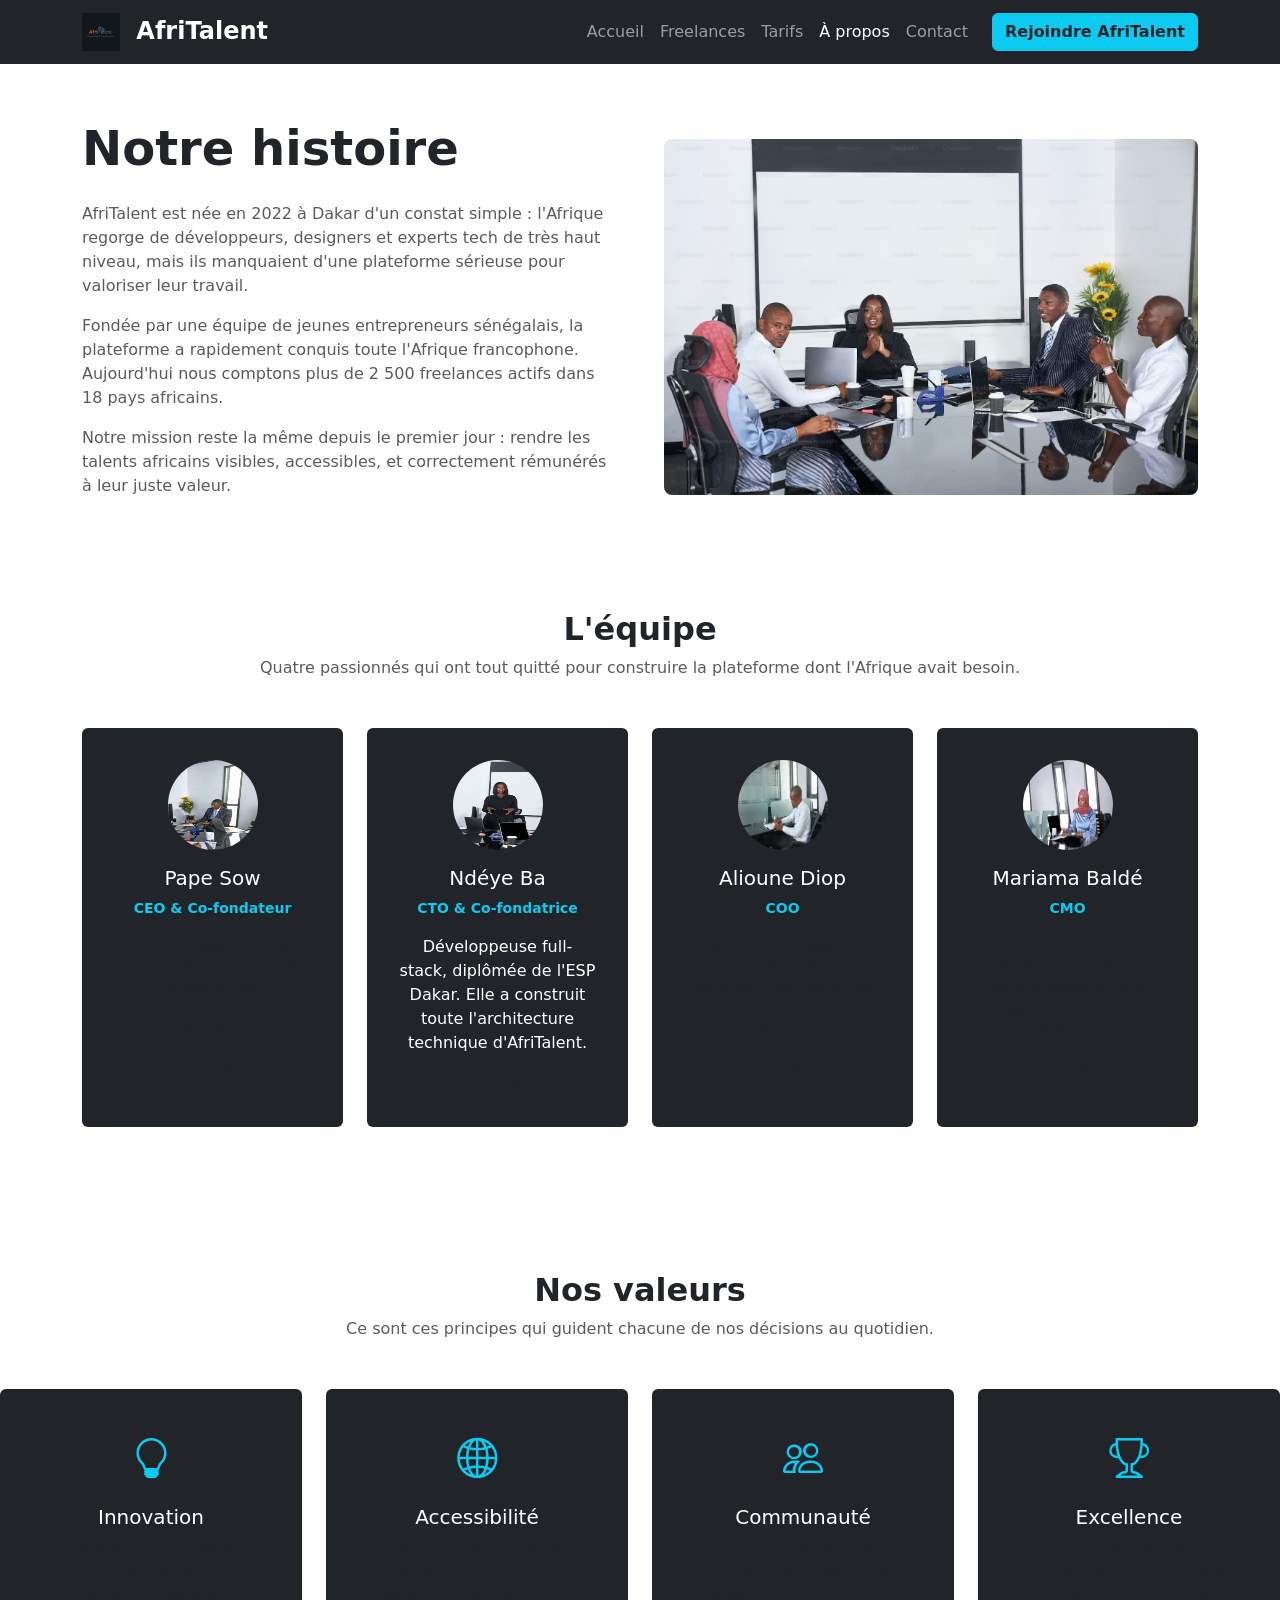
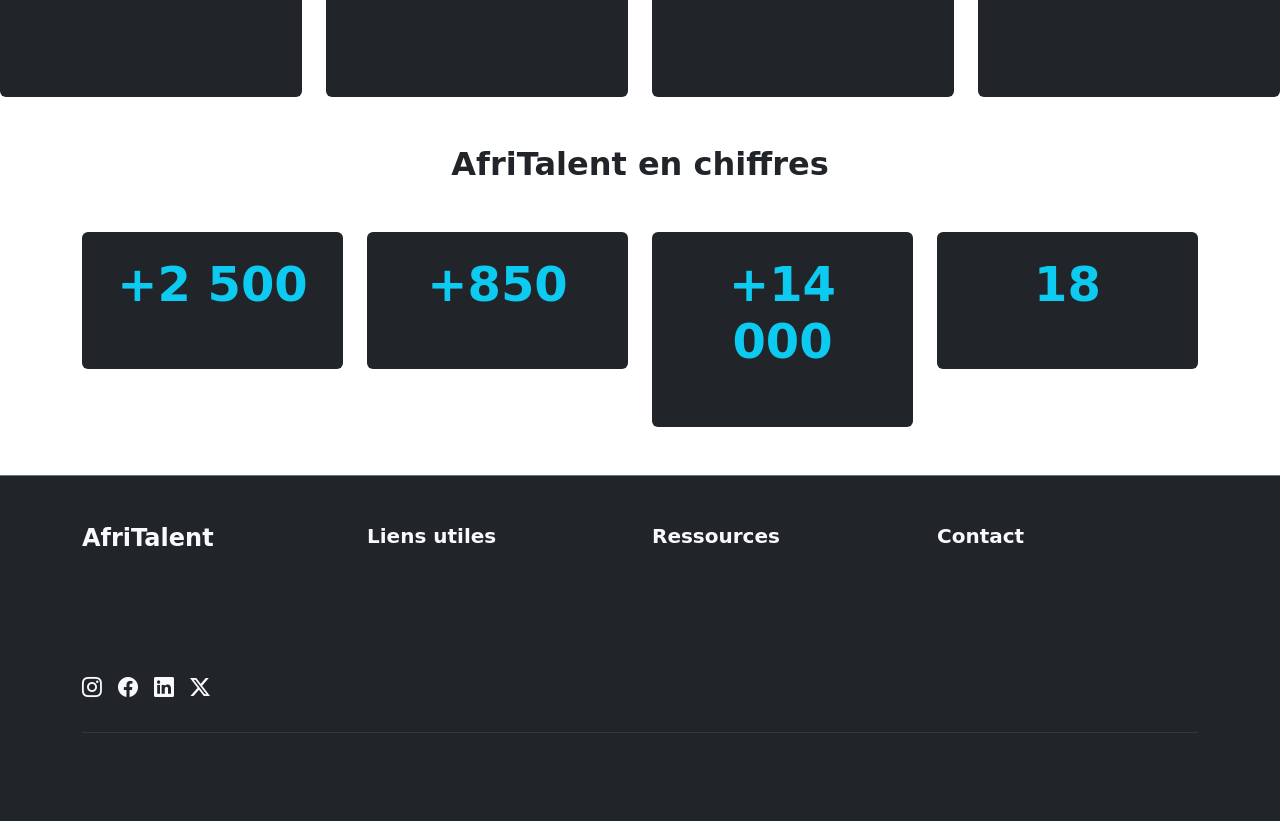
==== about.html @ 350294ce "HTML : structure complète des 5 pages avec sections et contenu texte" ====
<!DOCTYPE html>
<html lang="fr">

<head>
    <meta charset="UTF-8">
    <meta name="viewport" content="width=device-width, initial-scale=1.0">
    <title>AfriTalent - À propos</title>

    <link href="https://cdn.jsdelivr.net/npm/bootstrap@5.3.3/dist/css/bootstrap.min.css" rel="stylesheet">
    <link href="https://cdn.jsdelivr.net/npm/bootstrap-icons@1.11.3/font/bootstrap-icons.min.css" rel="stylesheet">
    <link rel="stylesheet" href="css/style.css">
</head>

<body>


    <!--  -->
    <header>
        <nav class="navbar navbar-expand-lg navbar-dark bg-dark fixed-top">
            <div class="container">

                <a class="navbar-brand fw-bold fs-4" href="index.html">
                    <img src="images/logo.png" alt="logo AfriTalent" width="38" height="38" class="me-2">
                    AfriTalent
                </a>

                <button
                    class="navbar-toggler"
                    type="button"
                    data-bs-toggle="collapse"
                    data-bs-target="#menu-nav"
                    aria-controls="menu-nav"
                    aria-expanded="false"
                    aria-label="ouvrir le menu">
                    <span class="navbar-toggler-icon"></span>
                </button>

                <div class="collapse navbar-collapse" id="menu-nav">
                    <ul class="navbar-nav ms-auto me-3">
                        <li class="nav-item">
                            <a class="nav-link" href="index.html">Accueil</a>
                        </li>
                        <li class="nav-item">
                            <a class="nav-link" href="freelance.html">Freelances</a>
                        </li>
                        <li class="nav-item">
                            <a class="nav-link" href="tarif.html">Tarifs</a>
                        </li>
                        <li class="nav-item">
                            <a class="nav-link active" aria-current="page" href="about.html">À propos</a>
     </li>
                        
                        <li class="nav-item">
         <a class="nav-link" href="contact.html">Contact</a>
                        </li>
                    </ul>
                    <a href="contact.html" class="btn btn-info text-dark fw-bold">Rejoindre AfriTalent</a>
                </div>

            </div>
        </nav>
    </header>


    <main class="mt-5 pt-4">

<!--  -->
        <section aria-label="notre histoire">
            <div class="container py-5">
                <div class="row align-items-center g-5">

                    <div class="col-lg-6">
                        <h1 class="fw-bold display-5">Notre histoire</h1>
                        <p class="text-muted mt-4">
                            AfriTalent est née en 2022 à Dakar d'un constat simple : l'Afrique regorge
                            de développeurs, designers et experts tech de très haut niveau, mais ils
                            manquaient d'une plateforme sérieuse pour valoriser leur travail.
                        </p>
                        <p class="text-muted">
                 Fondée par une équipe de jeunes entrepreneurs sénégalais, la plateforme
           a rapidement conquis toute l'Afrique francophone. Aujourd'hui nous comptons
                            plus de 2 500 freelances actifs dans 18 pays africains.
                        </p>
                        <p class="text-muted">
                            Notre mission reste la même depuis le premier jour : rendre les talents
                            africains visibles, accessibles, et correctement rémunérés à leur juste valeur.
                        </p>
                    </div>

                    <div class="col-lg-6">
                        <img
                            src="images/histoire.png"
                            alt="l'équipe fondatrice d'AfriTalent"
                            class="img-fluid rounded-3">
                    </div>

                </div>
            </div>
        </section>


       <!--  -->
        <section aria-label="notre équipe">
            <div class="container py-5">

                <h2 class="fw-bold text-center mb-2">L'équipe</h2>
                <p class="text-center text-muted mb-5">
                    Quatre passionnés qui ont tout quitté pour construire la plateforme
                    dont l'Afrique avait besoin.
                </p>

                <div class="row g-4 justify-content-center">

                    <!-- Membre 1 -->
                    <div class="col-md-6 col-lg-3">
                        <div class="card h-100 bg-dark text-white border-0 text-center p-3">
                            <div class="card-body">
                                <img src="images/team1.png" alt="photo de Pape Sow, CEO" class="rounded-circle mb-3" width="90" height="90">
                                <h3 class="h5 card-title">Pape Sow</h3>
                                <p class="text-info fw-semibold small">CEO &amp; Co-fondateur</p>
                                <p class="card-text text-muted small">
                     Ingénieur logiciel, ancien de Sonatel et Orange Labs.
                                    Passionné par l'entrepreneuriat tech africain.
              </p>
                                <div class="d-flex justify-content-center gap-3 mt-3">
                                    <a href="#" class="text-muted" aria-label="LinkedIn de Pape Sow">
                                        <i class="bi bi-linkedin" aria-hidden="true"></i>
                                    </a>
           <a href="#" class="text-muted" aria-label="Twitter de Pape Sow">
          <i class="bi bi-twitter-x" aria-hidden="true"></i>
                                    </a>
                                </div>
                            </div>
                        </div>
                    </div>

                   <!--  -->
                    <div class="col-md-6 col-lg-3">
                        <div class="card h-100 bg-dark text-white border-0 text-center p-3">
                            <div class="card-body">
                                <img src="images/team2.png" alt="photo de Ndéye Ba, CTO" class="rounded-circle mb-3" width="90" height="90">
                                <h3 class="h5 card-title">Ndéye Ba</h3>
                                <p class="text-info fw-semibold small">CTO &amp; Co-fondatrice</p>
           Développeuse full-stack, diplômée de l'ESP Dakar.
                                    Elle a construit toute l'architecture technique d'AfriTalent.
                                </p>
                                <div class="d-flex justify-content-center gap-3 mt-3">
                                    <a href="#" class="text-muted" aria-label="LinkedIn de Ndéye Ba">
         <i class="bi bi-linkedin" aria-hidden="true"></i>
                                    </a>
                                    <a href="#" class="text-muted" aria-label="Twitter de Ndéye Ba">
                   <i class="bi bi-twitter-x" aria-hidden="true"></i>
                                    </a>
                                </div>
                            </div>
                        </div>
                    </div>

   <!-- Membre 3 -->
                    <div class="col-md-6 col-lg-3">
                        <div class="card h-100 bg-dark text-white border-0 text-center p-3">
                            <div class="card-body">
                                <img src="images/team3.png" alt="photo de Alioune Diop, COO" class="rounded-circle mb-3" width="90" height="90">
                                <h3 class="h5 card-title">Alioune Diop</h3>
                                <p class="text-info fw-semibold small">COO</p>
                                <p class="card-text text-muted small">
                                    Expert en opérations et partenariats. Ancien consultant
  pour plusieurs startups en Afrique de l'Ouest.
                                </p>
                                <div class="d-flex justify-content-center gap-3 mt-3">
                                    <a href="#" class="text-muted" aria-label="LinkedIn de Alioune Diop">
                                        <i class="bi bi-linkedin" aria-hidden="true"></i>
          </a>
                                    <a href="#" class="text-muted" aria-label="Twitter de Alioune Diop">
             <i class="bi bi-twitter-x" aria-hidden="true"></i>
                                    </a>
                                </div>
                            </div>
                        </div>
                    </div>

                    <!-- Membre 4 -->
                    <div class="col-md-6 col-lg-3">
                        <div class="card h-100 bg-dark text-white border-0 text-center p-3">
                            <div class="card-body">
                                <img src="images/team4.png" alt="photo de Mariama Baldé, CMO" class="rounded-circle mb-3" width="90" height="90">
                                <h3 class="h5 card-title">Mariama Baldé</h3>
                                <p class="text-info fw-semibold small">CMO</p>
                                <p class="card-text text-muted small">
                                    Experte marketing digital et growth hacking, spécialisée
                                    dans la croissance des plateformes B2B en Afrique.
                                </p>
                                <div class="d-flex justify-content-center gap-3 mt-3">
                                    <a href="#" class="text-muted" aria-label="LinkedIn de Mariama Baldé">
                                        <i class="bi bi-linkedin" aria-hidden="true"></i>
                                    </a>
                                    <a href="#" class="text-muted" aria-label="Twitter de Mariama Baldé">
                                        <i class="bi bi-twitter-x" aria-hidden="true"></i>
       </a>
                                </div>
                            </div>
            </div>
                    </div>
                </div>
            </div>
        </section>

<!--  -->
        <section aria-label="nos valeurs">
            <!-- aria-label="nos valeurs" : Cet attribut donne un nom accessible à la section. Lorsqu'un utilisateur de lecteur d'écran navigue par "régions", l'outil annoncera "Région : nos valeurs", ce qui permet de comprendre immédiatement le but de cette zone sans avoir à lire tout le contenu -->
            <div class="container py-5"></div>

<!-- container : Centre votre contenu horizontalement et lui donne une largeur maximale fixe qui s'adapte selon la taille de l'écran (responsive).py-5 : Ajoute du padding (marge interne) sur l'axe vertical (y), c'est-à-dire en haut et en bas. Le niveau 5 est le plus élevé par défaut dans Bootstrap, correspondant généralement à 3rem (48px) -->



                <h2 class="fw-bold text-center mb-2">Nos valeurs</h2>
               <!-- fw-bold : (Font Weight Bold) Met le texte en gras pour accentuer son importance.text-center : Centre horizontalement le texte à l'intérieur de la balise.mb-2 : (Margin Bottom 2) Ajoute une petite marge en dessous du titre (environ 0.5rem ou 8px). C'est idéal pour séparer le titre d'un sous-titre ou d'un court paragraphe. -->
               
               
                <p class="text-center text-muted mb-5">
                    <!-- <p class="text-center text-muted mb-5"> : Le texte est grisé (text-muted) pour être moins agressif que le titre. La grande marge en bas (mb-5) crée une séparation nette avant d'afficher les valeurs elles-mêmes. -->
                    Ce sont ces principes qui guident chacune de nos décisions au quotidien.
                </p>

                <div class="row g-4">
<!-- class="row" : Définit un conteneur de ligne pour le système de grille. Il utilise Flexbox pour aligner et répartir les colonnes à l'intérieur. -->
                   <!-- gx-4 : Espace uniquement horizontal (entre les colonnes).gy-4 : Espace uniquement vertical (entre les lignes).g-4 : Les deux en même temps. -->



<div class="col-md-6 col-lg-3">
    <!-- col-md-6 : Sur les écrans moyens (tablettes, à partir de 768px), la colonne occupe 6/12èmes de la largeur. Vous aurez donc 2 colonnes par ligne.col-lg-3 : Sur les grands écrans (ordinateurs, à partir de 992px), la colonne occupe 3/12èmes de la largeur. Vous aurez donc 4 colonnes par ligne. -->
                        <div class="card h-100 bg-dark text-white border-0 text-center p-4">
                            <!-- card : La base Bootstrap qui crée un bloc de contenu.h-100 : Force toutes vos cartes à avoir la même hauteur, peu importe si l'une contient plus de texte qu'une autre. C'est essentiel pour un design propre dans une grille.bg-dark text-white : Crée un contraste fort (fond noir/anthracite et texte blanc).border-0 : Supprime la bordure grise par défaut de Bootstrap, ce qui rend le design plus "flat" et moderne.text-center p-4 : Centre tout le contenu et ajoute un rembourrage généreux pour que les éléments ne collent pas aux bords noirs. -->
                            
                            
                            
                            <div class="card-body">
                                <!-- card-body : C'est le "coussin" interne qui aligne parfaitement votre texte à l'intérieur du bloc noir. -->
                                <i class="bi bi-lightbulb fs-1 text-info" aria-hidden="true"></i>
          <h3 class="h5 mt-3">Innovation</h3>
<!-- h3 : C'est la balise sémantique. Elle indique aux moteurs de recherche que ce titre est un sous-élément du titre principal (h2) de la section. C'est essentiel pour le SEO.h5 : C'est la classe de style. Elle réduit la taille visuelle du texte. Un h3 natif serait trop gros pour une petite carte ; en utilisant la classe h5, vous obtenez un texte plus fin et élégant.mt-3 : (Margin Top 3) Ajoute de l'espace au-dessus du titre. C'est très utile si vous placez une icône juste au-dessus, pour éviter qu'elle ne soit collée au texte. -->

                                <p class="text-muted card-text">
                                    <!-- text-muted : Atténue la couleur du texte (gris). Dans votre carte sombre (bg-dark), cela crée un contraste plus doux que le blanc pur, ce qui rend la lecture plus reposante et élégante.card-text : C'est la classe spécifique de Bootstrap pour les paragraphes à l'intérieur d'une carte. Elle assure que les marges par défaut du paragraphe sont correctement gérées pour ne pas casser l'alignement. -->
                                    On repense constamment la façon dont freelances et entreprises
     collaborent pour créer une expérience toujours meilleure.
                                </p>
                            </div>
                        </div>
                    </div>

                    <div class="col-md-6 col-lg-3">
                        <!-- col-md-6 (Tablettes) : La grille se divise en 2. Vous aurez 2 cartes par ligne. C'est idéal pour ne pas surcharger l'écran quand la largeur diminue.col-lg-3 (Ordinateurs) : La grille se divise en 4. Vous aurez 4 cartes alignées parfaitement sur une seule ligne -->
                        <div class="card h-100 bg-dark text-white border-0 text-center p-4">
                            <!-- Uniformité (h-100) : C'est la classe la plus importante pour une grille. Elle force toutes les cartes d'une même ligne à avoir exactement la même hauteur, même si l'une d'elles a une description plus courte que les autres. Cela crée un alignement parfait.Style "Dark Mode" (bg-dark text-white) : Vous optez pour un fond noir/anthracite avec du texte blanc. C'est un choix très moderne, souvent utilisé pour les sites de technologie ou de design.Minimalisme (border-0) : En supprimant la bordure grise par défaut de Bootstrap, vous donnez un aspect plus fluide et intégré à la page.Confort de lecture (text-center p-4) : Le contenu est centré et "respire" grâce à un rembourrage (padding) généreux de 24px (niveau 4) à l'intérieur du bloc noir. -->
                            <div class="card-body">
                                <i class="bi bi-globe2 fs-1 text-info" aria-hidden="true"></i>
 <!-- bi bi-globe2 : Appelle l'icône spécifique du globe terrestre (version 2) de la bibliothèque Bootstrap Icons.fs-1 : (Font Size 1) Donne une taille imposante à l'icône (similaire à un titre <h1>), ce qui en fait l'élément visuel central de la carte.text-info : Applique une couleur cyan/bleu clair. Sur votre fond bg-dark, cette couleur ressort parfaitement et apporte une touche technologique et lumineuse.aria-hidden="true" : C'est une excellente pratique d'accessibilité. Cela indique aux lecteurs d'écran d'ignorer l'icône, car elle est purement décorative. L'utilisateur malvoyant se concentrera sur le texte du titre (h3) que vous avez défini précédemment. -->

                                <h3 class="h5 mt-3">Accessibilité</h3>              <!-- h5 : C'est la classe de style. Même si vous utilisez une balise <h3> (pour la structure logique), la classe h5 rend le texte plus petit et élégant. Cela évite que le titre ne soit trop imposant par rapport à l'icône globe (fs-1) juste au-dessus.mt-3 : (Margin Top 3) Elle crée un espacement de 1rem (16px) entre l'icône et le titre. Cela permet à chaque élément de "respirer" au lieu d'être collés l'un à l'autre. -->
                                <p class="text-muted card-text">
                                    Chaque talent africain mérite d'accéder aux meilleures
      opportunités, peu importe sa ville ou son niveau de départ.
                                </p>
                            </div>
                        </div>
                    </div>

                    <div class="col-md-6 col-lg-3">
                        <div class="card h-100 bg-dark text-white border-0 text-center p-4">
     <div class="card-body">
                                <i class="bi bi-people fs-1 text-info" aria-hidden="true"></i>
                                <h3 class="h5 mt-3">Communauté</h3>
        <p class="text-muted card-text">
                                    On construit bien plus qu'une plateforme. On bâtit une
            communauté solidaire de talents africains connectés.
                                </p>
                            </div>
                        </div>
                    </div>

                    <div class="col-md-6 col-lg-3">
                        <div class="card h-100 bg-dark text-white border-0 text-center p-4">
                            <div class="card-body">
                                <i class="bi bi-trophy fs-1 text-info" aria-hidden="true"></i>
                                <h3 class="h5 mt-3">Excellence</h3>
                                <p class="text-muted card-text">
                                    On sélectionne rigoureusement les profils pour garantir
          une qualité irréprochable à chaque mission.
</p>
                            </div>
                        </div>
                    </div>

                </div>
            </div>
        </section>
<!--  -->
        <section aria-label="chiffres clés d'AfriTalent">
         <!--  C'est la manière de dire aux outils d'assistance : "Voici de quoi parle cette partie du site". -->
            <div class="container py-5">
<!-- container : Elle crée des marges automatiques à gauche et à droite. Le contenu ne "colle" pas aux bords de l'écran, ce qui donne un aspect professionnel et centré.py-5 : Elle ajoute un espace vertical important (Padding sur l'axe Y) en haut et en bas. Cela évite que vos chiffres soient collés au bloc précédent ou suivant. C'est l'astuce pour un design qui "respire". -->
                <h2 class="fw-bold text-center mb-5">AfriTalent en chiffres</h2>
<!-- fw-bold : Donne du poids au texte en le mettant en gras. Cela montre que c'est une information majeure (comme le titre "Chiffres Clés").text-center : Aligne le texte au milieu de la page. C'est le standard pour les sections de présentation pour attirer l'œil immédiatement.mb-5 : Crée une marge importante en bas (environ 48px). Cela sépare nettement votre titre de la grille de chiffres qui va suivre, évitant que tout ne soit "entassé".Application concrète pour AfriTalent : -->
                <div class="row g-4 text-center">
<!-- row : C'est le rail horizontal. Il sert de conteneur pour aligner vos colonnes de chiffres côte à côte.g-4 : C'est l'espace de sécurité (gouttière). Il crée un vide de 24px entre chaque colonne pour éviter que les chiffres ne se rentrent dedans.text-center : C'est l'alignement global. Au lieu de centrer chaque texte un par un, cette classe force tout ce qui est dans la ligne (chiffres, icônes, légendes) à se mettre au milieu. -->
                    <div class="col-md-6 col-lg-3">
          <!--col-lg-3 (Grand écran / Ordinateur) :Le système de Bootstrap divise la largeur en 12 unités. 3 unités sur 12, cela signifie que votre bloc occupe 1/4 de la largeur. Vous aurez donc 4 éléments côte à côte.col-md-6 (Écran moyen / Tablette) :Ici, le bloc occupe 6 unités sur 12, soit la moitié (1/2). Vous aurez donc 2 éléments côte à côte (2 colonnes par ligne).  -->
                        <div class="card bg-dark text-white border-0 p-4">
                            <!-- card : C'est le composant de base. Il crée un bloc (un rectangle) pour contenir vos informations (une valeur, un chiffre ou un contact).bg-dark : (Background Dark) Remplit le fond du bloc en noir/gris foncé.text-white : Écrit tout le texte à l'intérieur en blanc pour qu'il soit bien lisible sur le fond sombre.border-0 : Supprime la petite bordure grise que Bootstrap met normalement autour des cartes. Cela donne un look plus "flat" (plat) et plus luxueux.p-4 : (Padding 4) Ajoute un espace vide à l'intérieur du bloc (environ 24px) tout autour du texte. C'est ce qui évite que votre texte ne touche les bords du rectangle noir. -->
                            <h3 class="display-5 fw-bold text-info" data-target="2500">+2 500</h3>
                            <!-- display-5 : C'est une classe de typographie Bootstrap qui affiche le chiffre en très grand (plus grand qu'un titre <h1> classique), mais avec une certaine élégance.fw-bold : (Font Weight Bold) Met le chiffre en gras pour qu'il soit l'élément le plus visible de la section.text-info : Applique une couleur bleu clair / cyan. Sur un fond sombre (bg-dark), cette couleur est très lumineuse et moderne.data-target="2500" : C'est un attribut personnalisé (souvent utilisé avec du JavaScript). Il indique au code la valeur finale à atteindre. Par exemple, au chargement de la page, le chiffre partira de 0 et défilera rapidement jusqu'à 2500. -->
                            <p class="text-muted mb-0">Freelances inscrits</p>
                        </div>
                    </div>

                    <div class="col-md-6 col-lg-3">
                        <!-- col-lg-3 (Ordinateur) : Divise la largeur par 4 (12 / 3 = 4). Vos 4 chiffres sont alignés sur une seule ligne.col-md-6 (Tablette) : Divise la largeur par 2 (12 / 6 = 2). Vos chiffres se rangent sur deux lignes (2 en haut, 2 en bas). -->
                        <div class="card bg-dark text-white border-0 p-4">
                            <!-- card : C'est le cadre de base (le rectangle) qui contient votre chiffre et son texte.bg-dark : Remplit le fond en noir/anthracite. C’est parfait pour faire ressortir les chiffres colorés (comme votre text-info).text-white : Force tout le texte à être blanc pour qu'il soit lisible sur le fond noir.border-0 : Supprime la bordure grise par défaut de Bootstrap pour un look plus épuré et plat (flat design).p-4 : Ajoute un espace interne (padding) généreux. Cela permet au chiffre et au texte de ne pas toucher les bords du bloc noir, ce qui rend le tout plus élégant. -->
                            <h3 class="display-5 fw-bold text-info" data-target="850">+850</h3>
                            <!-- <h3> : C'est la balise sémantique. Elle indique que ce chiffre est un titre de niveau 3, ce qui est parfait pour la structure SEO de votre page.class="display-5" : Cette classe Bootstrap donne une taille très imposante au chiffre (plus grande qu'un h3 normal), idéale pour attirer l'œil immédiatement.fw-bold : Met le texte en gras pour accentuer l'impact visuel.text-info : Applique une couleur bleu clair/cyan. Sur votre fond sombre (bg-dark), c'est la couleur qui offre le meilleur contraste moderne.data-target="850" : C'est un attribut "mémoire". Il sert à indiquer à un script JavaScript que le compteur doit s'animer de 0 jusqu'à 850.+850 : C'est ce qui est affiché par défaut avant (ou après) l'animation. Le "+" suggère une croissance continue. -->
                            <p class="text-muted mb-0">Entreprises partenaires</p>
                        </div>
                    </div>

                    <div class="col-md-6 col-lg-3">
                        <div class="card bg-dark text-white border-0 p-4">
                            <h3 class="display-5 fw-bold text-info" data-target="14000">+14 000</h3>
   <p class="text-muted mb-0">Missions réalisées</p>
                        </div>
                    </div>

                    <div class="col-md-6 col-lg-3">
                        <div class="card bg-dark text-white border-0 p-4">
                            <h3 class="display-5 fw-bold text-info" data-target="18">18</h3>
      <p class="text-muted mb-0">Pays représentés</p>
                        </div>
                    </div>

                </div>
            </div>
        </section>


    </main>


   <!--  -->
    <footer>
        <div class="bg-dark text-light py-5 border-top border-secondary">
            <div class="container">
                <div class="row g-4">
<!-- bg-dark : Applique un fond noir/anthracite. C'est le standard pour les footers modernes.text-light : Utilise un texte gris très clair/blanc cassé. C'est plus doux pour les yeux que le blanc pur sur un fond noir.py-5 : Ajoute un espace vertical important (Padding Top & Bottom) pour que le contenu ne soit pas écrasé.border-top : Ajoute une ligne de séparation juste au-dessus de la section.border-secondary : Donne à cette ligne une couleur grise discrète. Cela permet de marquer la fin du contenu principal sans que la coupure soit trop brutale. -->
                    <div class="col-md-6 col-lg-3">
                        <h4 class="fw-bold">AfriTalent</h4>
                        <p class="text-muted">
                            La plateforme qui connecte les freelances tech africains
                            aux entreprises qui innovent sur le continent et au-delà.
                        </p>
                        <div class="d-flex gap-3 mt-3">
                                <a href="#" class="text-light" aria-label="page Instagram AfriTalent"><i class="bi bi-instagram fs-5" aria-hidden="true"></i></a>
                            <a href="#" class="text-light" aria-label="page Facebook AfriTalent"><i class="bi bi-facebook fs-5" aria-hidden="true"></i></a>
                        
                            <a href="#" class="text-light" aria-label="page LinkedIn AfriTalent"><i class="bi bi-linkedin fs-5" aria-hidden="true"></i></a>
                            <a href="#" class="text-light" aria-label="page Twitter AfriTalent"><i class="bi bi-twitter-x fs-5" aria-hidden="true"></i></a>
<!-- class="text-light" : Comme votre pied de page est sombre (bg-dark), cette classe rend l'icône blanche (ou gris très clair) pour qu'elle soit bien visible.aria-label="page Instagram AfriTalent" : C'est le point le plus important. Comme il n'y a pas de texte écrit ("Instagram") à l'intérieur du lien, un aveugle ne saurait pas où mène ce bouton. Grâce à ce label, son lecteur d'écran dira à haute voix : "Lien : page Instagram AfriTalent".bi bi-instagram : Appelle le logo Instagram officiel de la bibliothèque Bootstrap Icons.fs-5 : (Font Size 5) Définit la taille de l'icône. C'est une taille moyenne, élégante pour un réseau social dans un footer.aria-hidden="true" : Comme vous avez déjà donné l'explication dans le aria-label du lien juste au-dessus, vous dites au lecteur d'écran d'ignorer l'icône elle-même pour éviter qu'il ne se répète inutilement. -->
                        </div>
                    </div>

                    <div class="col-md-6 col-lg-3">
                        <h5 class="fw-bold">Liens utiles</h5>
                        <ul class="list-unstyled">
                            <li class="mb-1"><a href="index.html" class="text-muted text-decoration-none">Accueil</a></li>
                            <li class="mb-1"><a href="freelances.html" class="text-muted text-decoration-none">Trouver un freelance</a></li>
                            <li class="mb-1"><a href="tarifs.html" class="text-muted text-decoration-none">Nos tarifs</a></li>
                            <li class="mb-1"><a href="about.html" class="text-muted text-decoration-none">À propos</a></li>
                            <li class="mb-1"><a href="blog.html" class="text-muted text-decoration-none">Blog</a></li>
                        </ul>
                    </div>

                    <div class="col-md-6 col-lg-3">
                        <h5 class="fw-bold">Ressources</h5>
                        <ul class="list-unstyled">
                            <li class="mb-1"><a href="#" class="text-muted text-decoration-none">Centre d'aide</a></li>
                            <li class="mb-1"><a href="#" class="text-muted text-decoration-none">Conditions d'utilisation</a></li>
                            <li class="mb-1"><a href="#" class="text-muted text-decoration-none">Confidentialité</a></li>
                            <li class="mb-1"><a href="#" class="text-muted text-decoration-none">Guide du freelance</a></li>
                            <li class="mb-1"><a href="#" class="text-muted text-decoration-none">Guide entreprise</a></li>
                       <!-- text-muted : Change la couleur bleue par défaut du lien en un gris adouci. Cela évite que les liens n'attirent trop l'attention par rapport au contenu principal.text-decoration-none : Supprime le soulignement automatique du lien. Cela donne un aspect beaucoup plus moderne et épuré à vos listes de contacts ou de navigation. -->
                        </ul>
                    </div>

                    <div class="col-md-6 col-lg-3">
                        <h5 class="fw-bold">Contact</h5>
                        <ul class="list-unstyled text-muted">
                            <li class="mb-2"><i class="bi bi-envelope me-2" aria-hidden="true"></i>hello@afritalent.africa</li>
                            <li class="mb-2"><i class="bi bi-telephone me-2" aria-hidden="true"></i>+221 78 000 11 22</li>
                            <!-- li class="mb-2" : C'est un élément de liste avec une petite marge en bas (mb-2). Cela permet d'espacer les différents moyens de contact (téléphone, email, adresse) pour qu'ils ne soient pas collés.i class="bi bi-telephone" : Affiche l'icône de téléphone de la bibliothèque Bootstrap Icons.me-2 : (Margin End 2) Ajoute un petit espace à droite de l'icône pour qu'elle ne touche pas le numéro de téléphone qui suit.aria-hidden="true" : Indique aux lecteurs d'écran d'ignorer l'icône (décorative) pour ne lire que le numéro de téléphone, ce qui simplifie la navigation vocale. -->
                            <li><i class="bi bi-geo-alt me-2" aria-hidden="true"></i>Dakar, Sénégal</li>
       <!-- bi-geo-alt : Affiche l'icône classique du "pin" de localisation de Bootstrap Icons.me-2 : Crée l'espace nécessaire à droite de l'icône pour que le texte de l'adresse ne soit pas collé.aria-hidden="true" : Empêche le lecteur d'écran de lire inutilement le nom de l'icône, car l'adresse qui suit suffit à comprendre l'information. -->
                        </ul>
                    </div>

                </div>
<!-- border-secondary : Applique une couleur de bordure grise (la couleur secondaire de Bootstrap). C'est beaucoup plus discret et professionnel qu'une ligne noire intense, surtout sur un fond sombre ou blanc.mt-4 : (Margin Top 4) Ajoute un espace de 1.5rem (24px) au-dessus de la ligne. Cela permet de séparer proprement le contenu précédent (comme vos chiffres clés) de la ligne de copyright. -->
                <hr class="border-secondary mt-4">
                <p class="text-center text-muted mb-0">
                    &copy; <span>2026</span> AfriTalent. Tous droits réservés.
                <!-- Le symbole &copy; est une entité HTML utilisée pour afficher le signe du copyright (©) sur une page web. -->
                </p>

            </div>
        </div>
    </footer>


    <script src="https://cdn.jsdelivr.net/npm/bootstrap@5.3.3/dist/js/bootstrap.bundle.min.js"></script>
    <script src="js/main.js"></script>

</body>
</html>
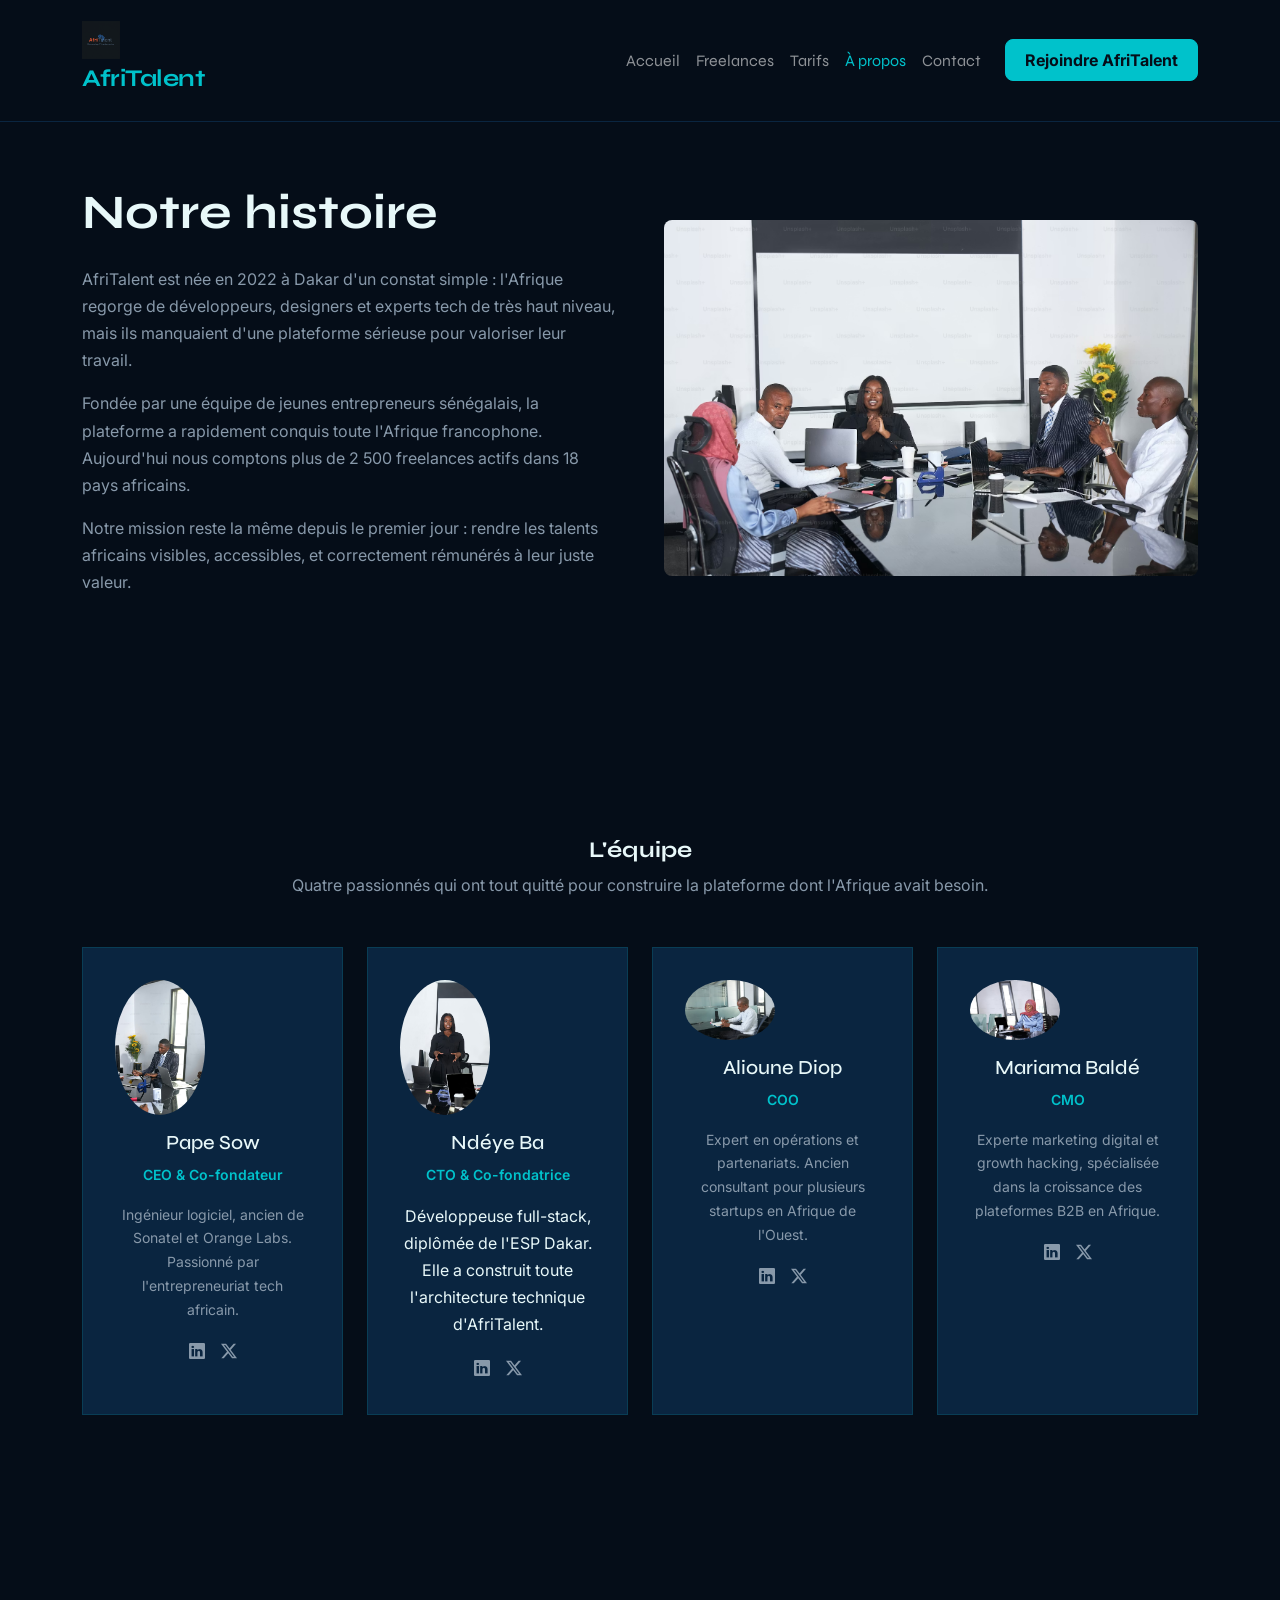
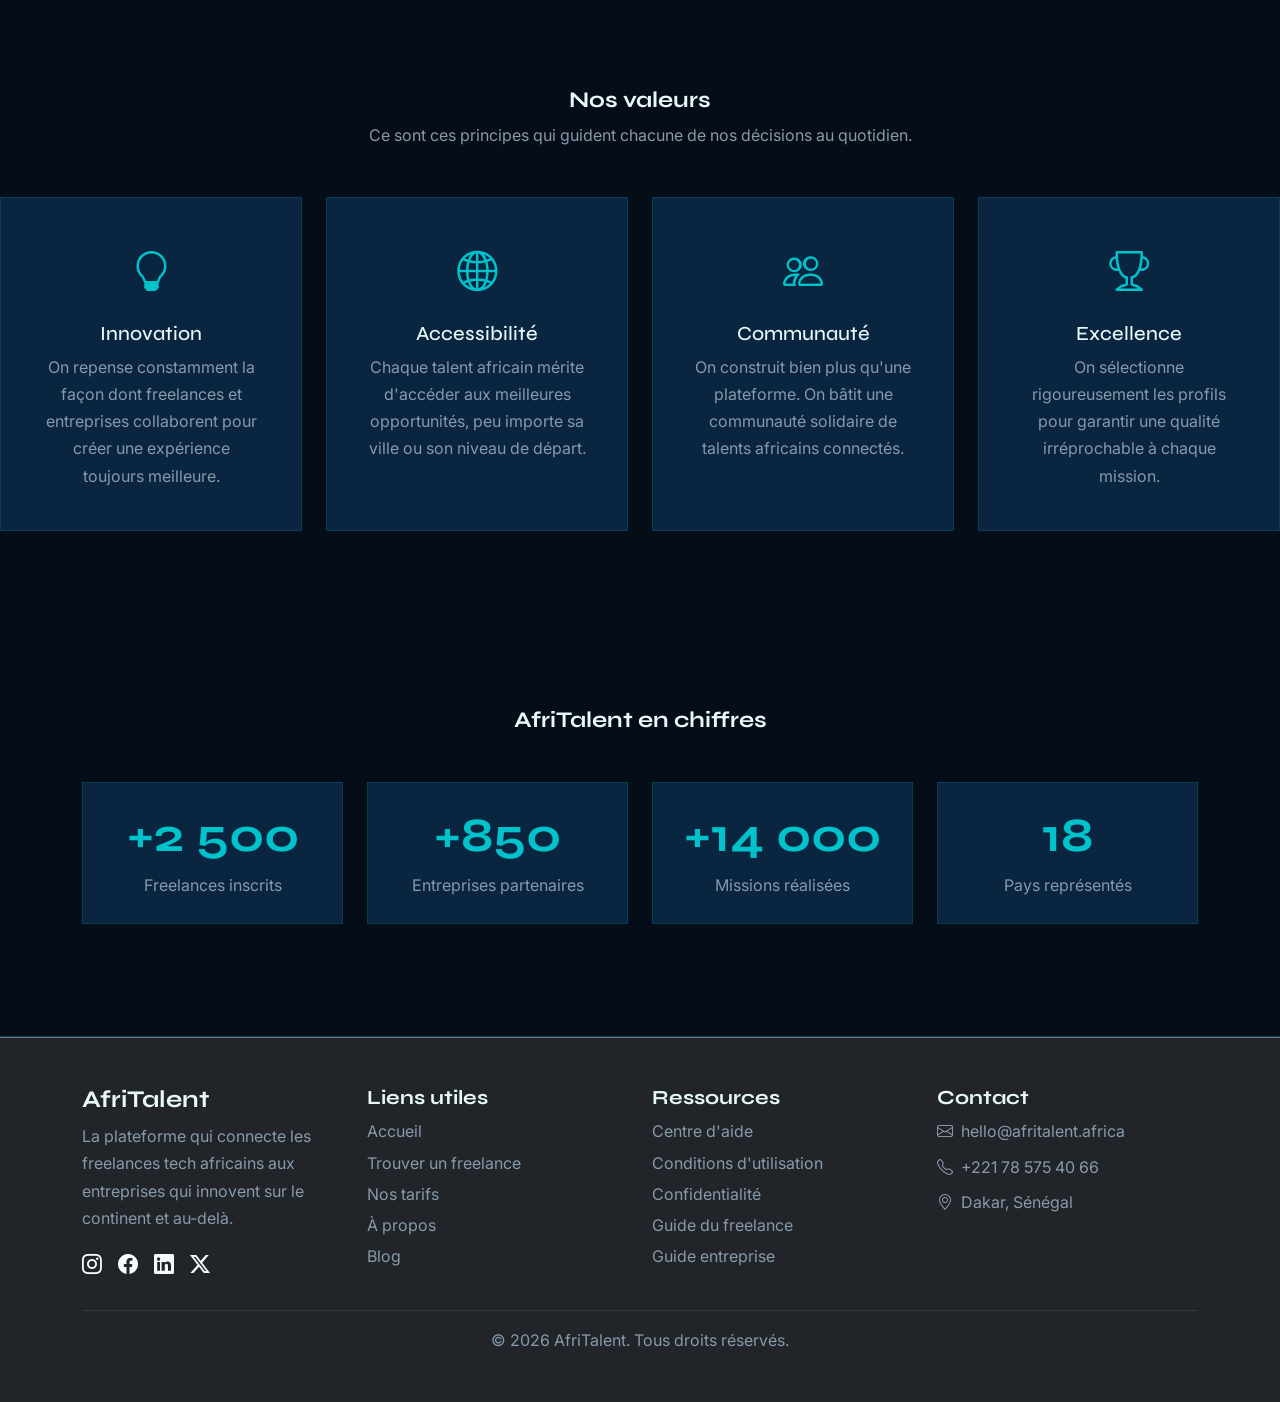
==== commit 70da94df: "CSS : Bento Grid, sections hero et catégories, effets hover" ====
--- a/about.html
+++ b/about.html
@@ -397,7 +397,7 @@
                         <h5 class="fw-bold">Contact</h5>
                         <ul class="list-unstyled text-muted">
                             <li class="mb-2"><i class="bi bi-envelope me-2" aria-hidden="true"></i>hello@afritalent.africa</li>
-                            <li class="mb-2"><i class="bi bi-telephone me-2" aria-hidden="true"></i>+221 78 000 11 22</li>
+                            <li class="mb-2"><i class="bi bi-telephone me-2" aria-hidden="true"></i>+221 78 575 40 66</li>
                             <!-- li class="mb-2" : C'est un élément de liste avec une petite marge en bas (mb-2). Cela permet d'espacer les différents moyens de contact (téléphone, email, adresse) pour qu'ils ne soient pas collés.i class="bi bi-telephone" : Affiche l'icône de téléphone de la bibliothèque Bootstrap Icons.me-2 : (Margin End 2) Ajoute un petit espace à droite de l'icône pour qu'elle ne touche pas le numéro de téléphone qui suit.aria-hidden="true" : Indique aux lecteurs d'écran d'ignorer l'icône (décorative) pour ne lire que le numéro de téléphone, ce qui simplifie la navigation vocale. -->
                             <li><i class="bi bi-geo-alt me-2" aria-hidden="true"></i>Dakar, Sénégal</li>
        <!-- bi-geo-alt : Affiche l'icône classique du "pin" de localisation de Bootstrap Icons.me-2 : Crée l'espace nécessaire à droite de l'icône pour que le texte de l'adresse ne soit pas collé.aria-hidden="true" : Empêche le lecteur d'écran de lire inutilement le nom de l'icône, car l'adresse qui suit suffit à comprendre l'information. -->
--- a/css/style.css
+++ b/css/style.css
@@ -0,0 +1,407 @@
+/* Police 1 */
+@import url('https://fonts.googleapis.com/css2?family=Syne:wght@700;800&display=swap');
+
+/* 2 eme google font (police) */
+@import url('https://fonts.googleapis.com/css2?family=Inter:wght@400;500&display=swap');
+:root {
+    /*les variablessssssssssssssss  */
+    /* couleur texte clair  */
+--text-light :   #E8F8F9; 
+/* fond */
+--background-primary :  #050D18;
+/* fond carteee  */
+--bg-card :  #0A2540;
+/* couleur acent */
+--color-accent : #00C2CB;
+/* le texte va etre en gris */
+--text-muted : #8899AA;
+/* polices */
+--police-titre : 'Syne', sans-serif;
+--police-corps :  'Inter', sans-serif;
+/* espacements  */
+--espacement-sm : 1rem;
+--espacement-lg : 4rem;
+--espacement-md :2rem;
+/* Bordures  */
+--rayon-carte :12px 
+/* Transitionn  */
+--transition :all 0.3s ease;
+--transition : all 0.3 ease;
+}
+*;
+*::before,
+*::after {
+box-sizing : border-box;
+margin : 0;
+padding : 0;
+/* *, *::before, *::after : Les sélecteurs universels. Ils garantissent que cette règle s'applique absolument à tou */
+/* Le border-box force l'élément à conserver la taille exacte que tu lui donnes : le padding et la bordure sont absorbés à l'intérieur au lieu de s'ajouter par-dessus. Cela évite que tes éléments ne se déforment ou ne dépassent de l'écran. */
+}
+body {
+    background-color: var(--background-primary);
+    line-height: 1.7;
+    font-size: 1rem;
+    font-family:var(--police-corps);
+    color: var(--text-light);
+
+}
+h1, h2, h3, h4, h5, h6 {
+font-family: var(--police-titre);
+line-height: 1.2;
+font-weight: 700;
+color: var(--text-light);
+
+}
+h1 {
+    font-weight: 800;
+    font-size: 3rem;
+}
+h2 {
+    font-size: 1.4rem;
+}
+/* liens yi */
+a {
+text-decoration: none;
+transition: var(--transition);
+
+}
+/* pour les images  */
+img {
+    display : block;
+    /* Le display: block; transforme un élément en un bloc complet */
+max-width: 100%;
+height: auto;
+}
+.navbar {
+    font-family: var(--police-titre);
+    color: var(--color-accent);
+    transition: var(--transition);
+    background-color: var(--background-primary) !important;
+    border-bottom: 1px solid var(--bg-card);
+padding: 1rem 0;
+}
+/* le logo */
+.navbar-brand {
+    color: var(--color-accent) !important;
+    font-weight :800;
+    letter-spacing: -0.5px;
+    font-size: 1.5rem;
+    font-family: var(--police-titre);
+/* !important : je l'utilise seulement le bootstrap écrase mon style  genre pour que le css prime sur le boostrap  */
+
+}
+/* liens de navigation */
+/* .navbar .nav-link:hover :Ce sélecteur cible l'état au survol (hover) de tes liens de navigation. */
+.navbar .nav-link:hover,
+.navbar .nav-link.active {
+    color: var(--color-accent) !important;
+
+}
+/* bouton cta  */
+.navbar .btn-info {
+    color: var(--background-primary) !important;
+    transition: var(--transition);
+    background-color: var(--color-accent);
+padding: 0.5rem 1.2rem;
+font-weight: 600;
+font-family: var(--police-corps);
+border-color: var(--color-accent);
+border-radius: 8px;
+}
+.navbar-toggler {
+    border-color: var(--text-muted);
+}
+.navbar-toggler-icon {
+    /* filter: invert(1); : Cette fonction inverse les couleurs. Comme l'icône par défaut est souvent noire, elle devient blanche.Utilité : C'est la solution la plus rapide pour rendre le menu visible si tu utilises une barre de navigation foncée (Dark Mode) sans avoir à changer le fichier image de l'icône. */
+    filter:invert(1);
+}
+/* les cartes */
+.card {
+    background-color: var(--bg-card) !important;
+    color: var(--text-light) !important;
+    border-radius: var(--rayon-carte) !important ;
+   /*  border-radius sert à arrondir les angles de tes élément */
+    border: 1px solid rgba(0, 194, 203, 0.15) !important;
+}
+.card-text,
+.card .text-muted {
+    color: var(--text-muted) !important;
+
+}
+.btn-info:hover {
+    border-color: var(--text-light) !important;
+    background-color: var(--text-light) !important;
+}
+.btn-info {
+    border-color: var(--color-accent) !important;
+transition: var(--transition);
+color: var(--color-accent) !important;
+border-radius: 8px;
+font-weight: 600;
+}
+.btn-outline-info:hover {
+    color: var(--background-primary) !important;
+    background-color: var(--color-accent) !important;
+
+}
+/* la partie des sections  */
+section {
+   
+padding: var(--espacement-lg) 0;
+}
+/* texte gris pou les fonds sombre */
+.text-muted {
+     color: var(--text-muted) !important;
+}
+/* texte accent */
+.text-info {
+    color: var(--color-accent) !important;
+
+}
+/*  footer*/
+footer {
+    border-top: 1px solid rgba(0, 194, 203, 0.2);
+    background-color: var(--bg-card);
+}
+footer h4,
+footer h5 {
+    font-family: var(--police-titre);
+    color: var(--text-light);
+}
+footer .text-muted {
+    color:var(--text-muted) !important;
+
+}
+footer hr {
+    border-color : rgba(0, 194, 203, 0.2) !important;
+}
+/* formulaire */
+.form-control,
+.form-select {
+    border-radius: 8px;
+    border-color: rgba(0, 194, 203, 0.3) !important;
+    background-color: var(--bg-card) !important;
+    color: var(--bg-card) !important;
+}
+.form-control::placeholder {
+    background-color: var(--bg-card) !important;
+    border-color: var(--color-accent) !important;
+    box-shadow: 0 0 0 3px rgba(0, 194, 203, 0.15) !important;
+/* La couleur (0, 194, 203) : C'est un bleu turquoise (ou cyan) très vif.La transparence (0.15) : Elle est réglée à 15 %. Cela signifie que la couleur est très légère et laisse transparaître ce qu'il y a derrière. */
+}
+.form-label{
+    font-weight: 500;
+color: var(--text-light);
+}
+/* faq */
+.accordion-item {
+    overflow: hidden;
+    /* Coupure nette : Tout ce qui sort du cadre de l'élément est masqué et devient invisible.Pas de défilement : Contrairement à scroll, il empêche l'utilisateur de voir le contenu qui dépasse.Propreté : Il force les éléments enfants à respecter les angles arrondis (border-radius) du parent. */
+    background-color: var(--bg-card) !important;
+border-radius: var(--rayon-carte) !important;
+border-color: rgba(0, 194, 203, 0.2) !important;
+margin-bottom: 0.5rem;
+}
+.accordion-button {
+    background-color: var(--bg-card) !important;
+    font-weight: 500;
+    color: var(--text-light) !important;
+    font-family: var(--text-light);
+}
+.accordion-button::not(.collapsed) {
+    box-shadow: none !important;
+    color:var(--color-accent) !important;
+
+}
+.accordion-button::after {
+    filter:invert(1) sepia(1) saturate(5) hue-rotate(150deg);
+    /* Préparation : L'élément est inversé en blanc (invert) puis transformé en une base colorée (sepia).Boost : La couleur est rendue ultra-vive (saturate).Teinte : Le hue-rotate décale la couleur pour obtenir le résultat final (ici, un bleu/cyan). */
+}
+.accordion-body {
+    color: var(--text-muted) !important;
+    background-color: var(--bg-card) !important;
+
+}
+.carousel-control-prev-icon,
+.carousel-next-icon {
+    filter:invert(0.5) sepia(1) saturate(5) hue-rotate(150deg);
+}
+.carousel-indicator [data-bs-target] {
+    background-color: var(--color-accent);
+}
+.section-hero {
+    align-items: center;
+    min-height: 90vh;
+    padding-bottom: var(--espacement-lg);
+    display: flex;
+    
+    padding-top: 6rem;
+}
+.section-hero h1 {
+    letter-spacing: -1px;
+    font-size: clamp(2.2rem,5vw,4rem);
+    font-weight: 800;
+    line-height: 1.1;
+
+}
+.section-hero h1 span {
+    color: var(--color-accent);
+
+}
+.section-hero h2 {
+line-height: 1.7;
+color: var(--text-muted);
+
+font-weight: 400;
+    font-size: 1.1rem;
+font-family: var(--text-muted);
+}
+.section-hero img {
+
+    border: 2px solid rgba(0, 194, 203, 0.2);
+    border-radius: var(--rayon-carte);
+}
+.bloc-stats {
+    margin-bottom: var(--espacement-md);
+    border-top: 1px solid rgba(0, 194, 203, 0.15);
+    padding-top: var(--espacement-md);
+}
+.bloc-stats h3 {
+    color: var(--color-accent);
+    font-family: var(--police-titre);
+    font-weight: 800;
+    font-size: 2.5rem;
+}
+.bloc-stats {
+    color: var(--text-muted);
+    font-size: 0.9rem;
+}
+.bento-grid {
+    gap: 1.2rem;
+    grid-template-columns: repeat(4,1fr);
+    display: grid;
+    grid-template-rows: auto auto;
+}
+.bento-carte-1{
+    
+    grid-row: span 2;
+    grid-column: span 2;
+}
+.bento-carte-2 {
+    grid-column: span 1;
+}
+.bento-carte-3 {
+    grid-column: span 1;
+}
+.bento-carte-4 {
+grid-column: span 2;
+}
+.bento-grid .card {
+    height: 100%;
+    padding: var(--espacement-md);
+    padding: var(--transition);
+}
+.bento-grid .numero-etape {
+    line-height: 1;
+    font-family: var(--police-titre);
+    opacity: 1;
+    font-size: 3.5rem;
+color: var(--color-accent);
+font-weight: 800;
+}
+.bento-grid .icon-etape {
+    margin-bottom: 0.5rem;
+    font-weight: 700;
+    font-size: 1.1rem;
+    margin-bottom: 0.5rem;
+}
+.bento-grid .card p {
+    line-height: 1.6;
+    font-size: 0.9rem;
+    color: var(--text-muted);
+}
+.carte-categorie {
+    cursor: pointer;
+    padding: 2rem 1rem;
+    text-align: center;
+    transition: var(--transition);
+}
+.carte-categorie i {
+    margin-bottom: 1rem;
+    color: var(--text-muted);
+    display: block;
+font-size: 2.5rem;
+transition: var(--transition);
+}
+.carte-categorie h3 {
+    margin-bottom: 0.4rem;
+    font-size: 1rem;
+    font-weight: 600;
+    color: var(--text-light);
+}
+.carte-categorie p {
+    margin: 0;
+    font-size: 0.85rem;
+    color: var(--text-muted);
+}
+.carte-categorie:hover {
+box-shadow: 0 12px 30px rgba(0, 194, 203, 0.15);
+    background-color: rgba(0, 194, 203, 0.05) !important;
+    transform: translateY(-6px);
+    border-color: var(--color-accent) !important;
+
+}
+.carte-categorie:hover i {
+    color: var(--color-accent);
+}
+.section-temoignages {
+    border-bottom:1px solid rgba(0, 194, 203, 0.1) ;
+    background-color: var(--bg-card);
+    border-top: 1px solid rgba(0, 194, 203, 0.1);
+}
+.section-temoignages strong {
+    margin-top: 0.5rem;
+    font-family: var(--police-titre);
+    display: block;
+    color: var(--color-accent);
+    font-size: 1rem;
+}
+.section-temoignages .lead {
+    max-width: 650px;
+    line-height: 1.8;
+    font-size: 1.1rem;
+    margin: 0 auto 1rem;
+    font-style: italic;
+
+    color: var(--text-light);
+}
+.section-temoignages img {
+    object-fit: cover;
+    border: 3px solid var(--color-accent);
+}
+.section-cta {
+    
+    padding: var(--espacement-lg) 0;
+    background: linear-gradient(135deg,var(--color-accent)0%, #007A80 100%);
+}
+.section-cta h2 {
+    font-size: clamp(1.5rem,3vw,2.5rem);
+    color: var(--background-primary);
+}
+.section-cta p {
+    opacity: 0.85;
+    color: var(--background-primary);
+}
+.section-cta .btn-dark {
+    transition: var(--transition);
+    background-color: var(--background-primary) !important;
+    border-color: var(--background-primary) !important;
+    border-radius: 8px;
+    padding: 0.8rem 2rem;
+    font-weight: 700;
+    color: var(--color-accent) !important;
+}
+.section-cta .btn-dark:hover {
+    color: var(--color-accent) !important;
+    background-color: var(--bg-card) !important;
+}
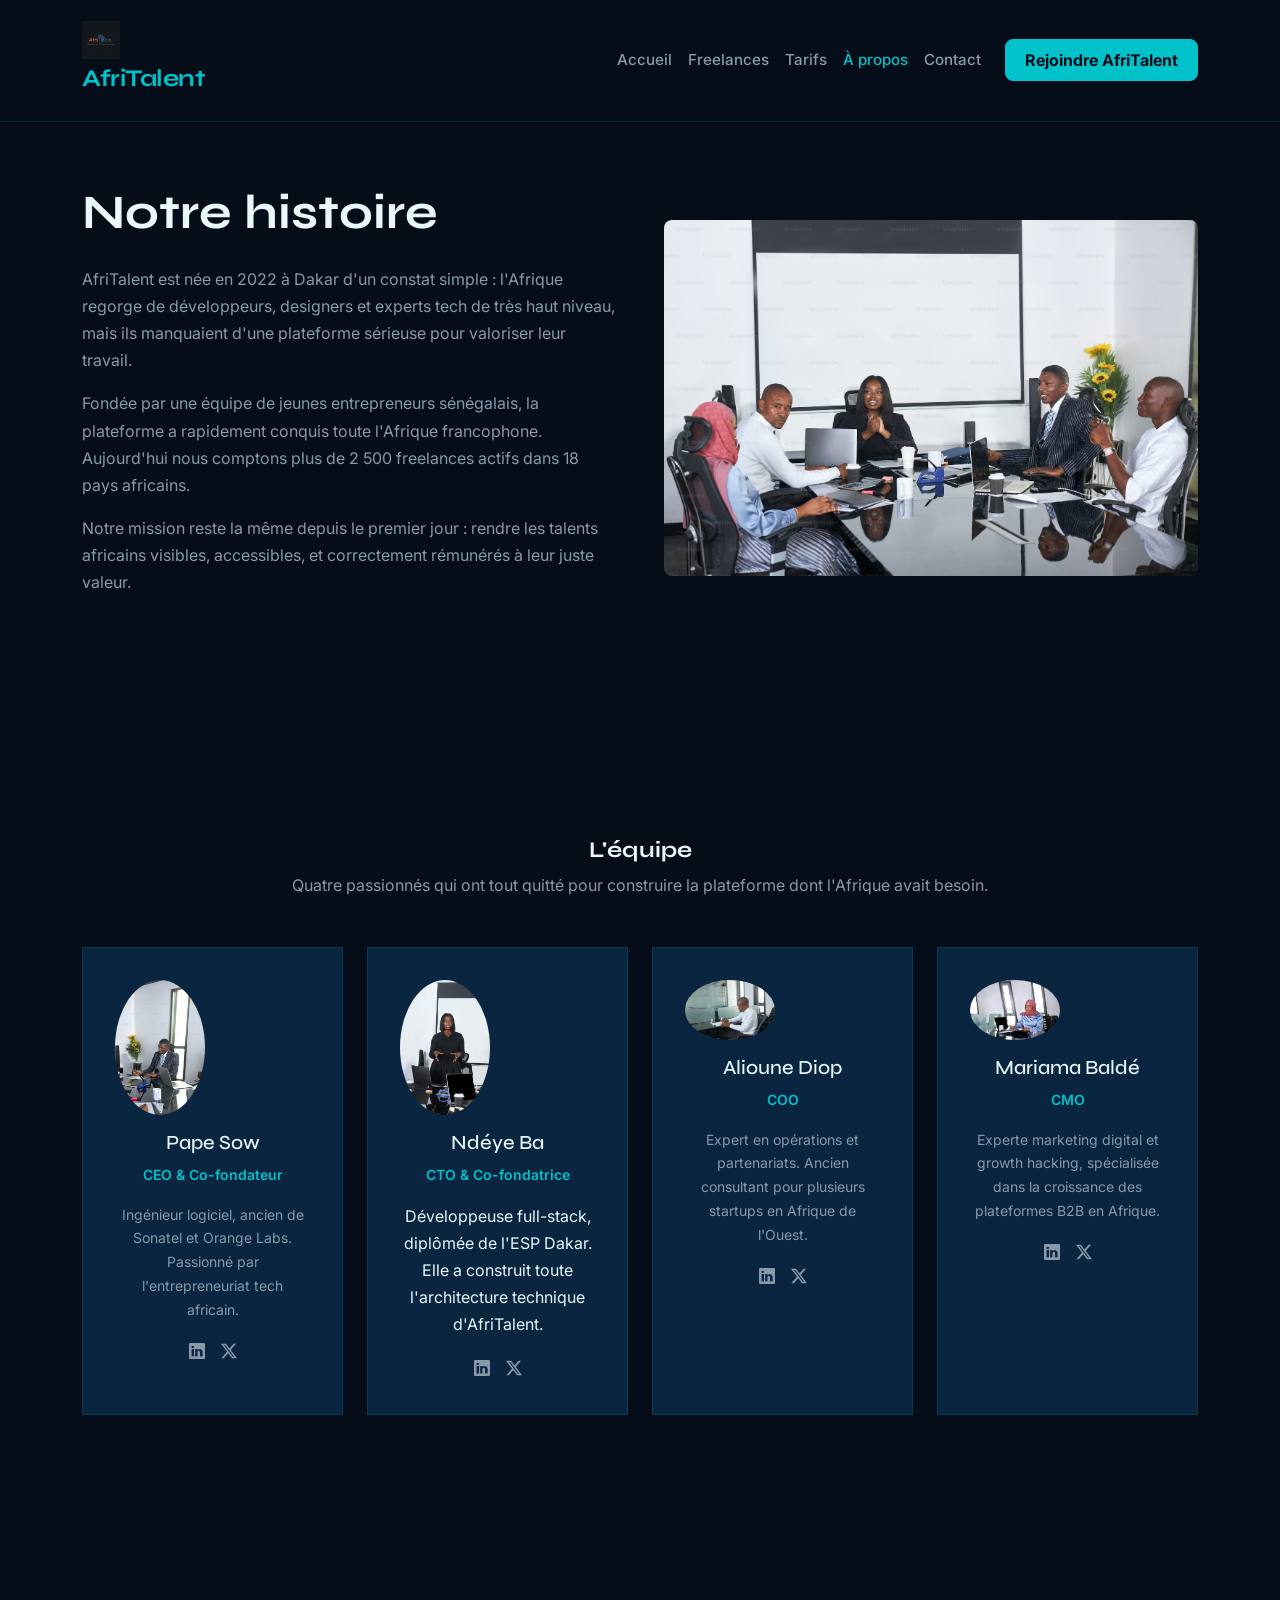
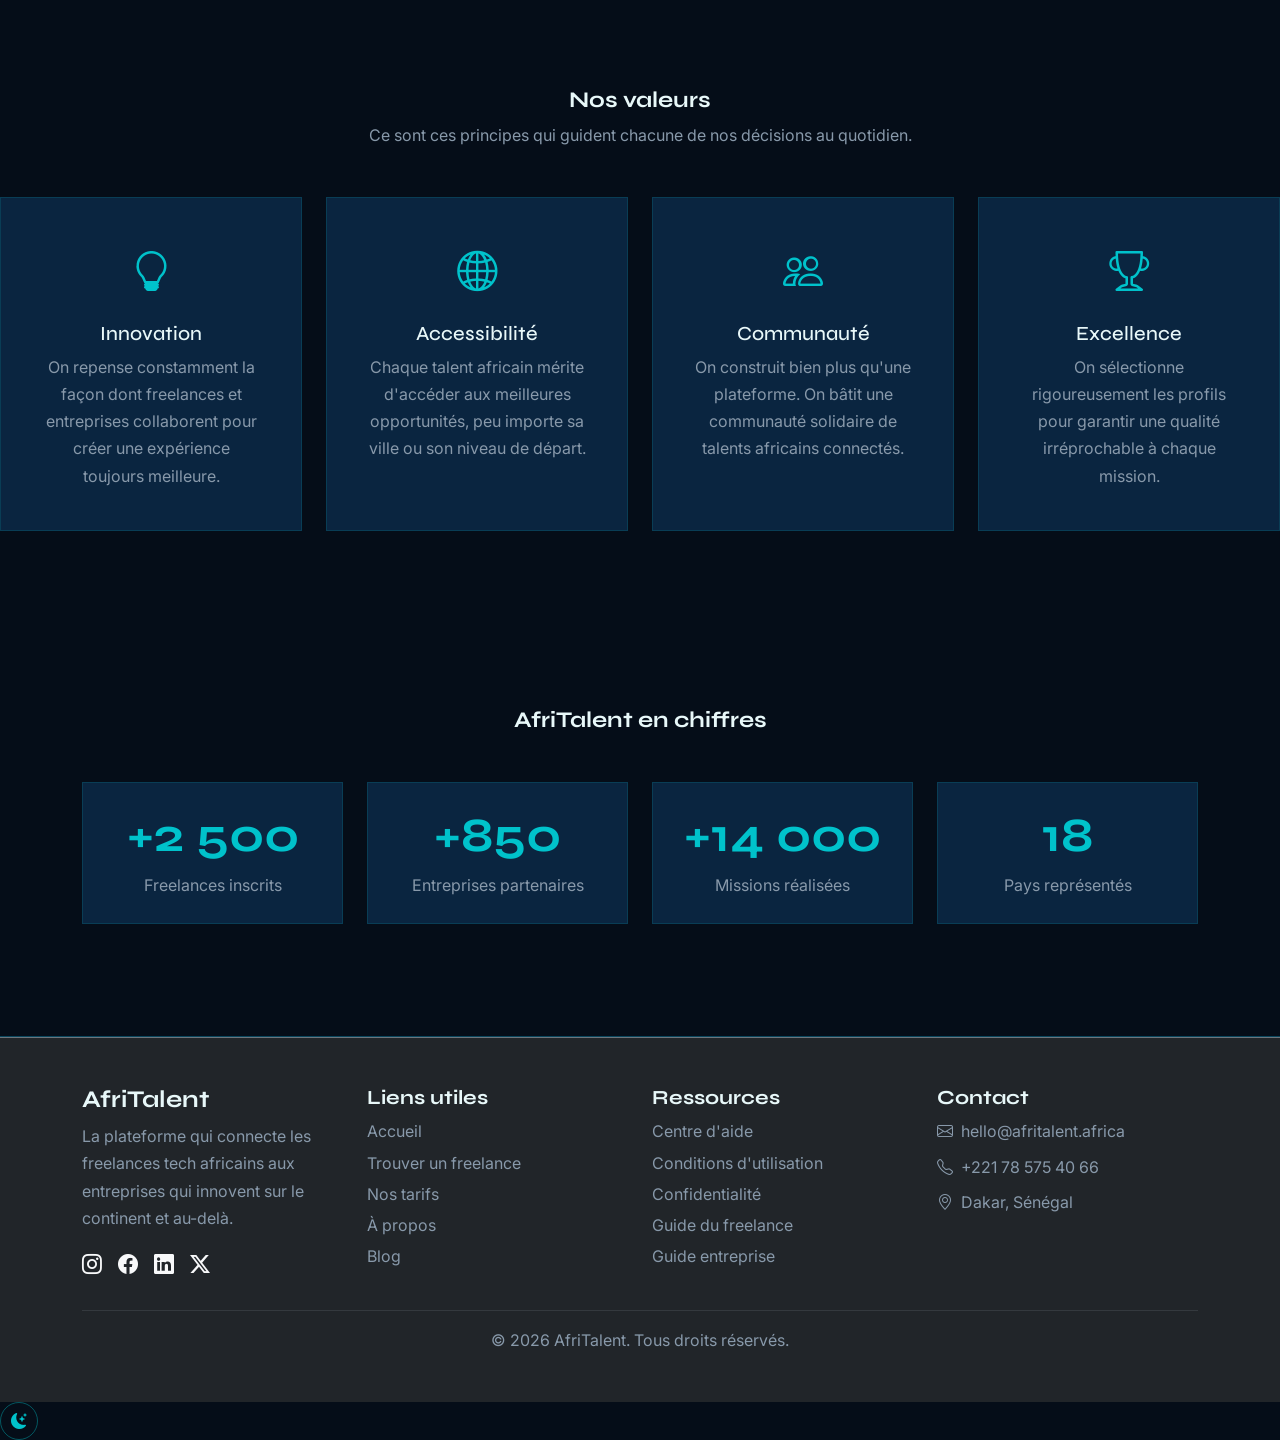
==== commit d7816043: "JS : dark mode avec localStorage, navbar dynamique au scroll" ====
--- a/about.html
+++ b/about.html
@@ -344,7 +344,10 @@
             </div>
         </section>
 
-
+<!-- Bouton retour en haut -->
+<button class="bouton-retour-haut" aria-label="retourner en haut de la page">
+    <i class="bi bi-arrow-up" aria-hidden="true"></i>
+</button>
     </main>
 
 
@@ -415,7 +418,10 @@
             </div>
         </div>
     </footer>
-
+<!-- Bouton toggle mode sombre -->
+<button class="toggle-theme" aria-label="Passer en mode clair">
+    <i class="bi bi-moon-stars-fill" aria-hidden="true"></i>
+</button>
 
     <script src="https://cdn.jsdelivr.net/npm/bootstrap@5.3.3/dist/js/bootstrap.bundle.min.js"></script>
     <script src="js/main.js"></script>
--- a/css/style.css
+++ b/css/style.css
@@ -23,12 +23,12 @@
 --espacement-lg : 4rem;
 --espacement-md :2rem;
 /* Bordures  */
---rayon-carte :12px 
+--rayon-carte : 12px ;
 /* Transitionn  */
---transition :all 0.3s ease;
---transition : all 0.3 ease;
-}
-*;
+
+--transition : all 0.3s ease;
+}
+*,
 *::before,
 *::after {
 box-sizing : border-box;
@@ -72,6 +72,7 @@
 max-width: 100%;
 height: auto;
 }
+/* navbar fond sombre ,logo et les liens bien alignes */
 .navbar {
     font-family: var(--police-titre);
     color: var(--color-accent);
@@ -80,7 +81,7 @@
     border-bottom: 1px solid var(--bg-card);
 padding: 1rem 0;
 }
-/* le logo */
+/* le logo dans nav */
 .navbar-brand {
     color: var(--color-accent) !important;
     font-weight :800;
@@ -91,6 +92,16 @@
 
 }
 /* liens de navigation */
+.navbar .nav-link {
+    font-weight: 500;
+    font-family: var(--police-corps);
+    transition: var(--transition);
+    font-size: 0.95rem;
+    color: var(--text-muted);
+    padding: 0.5rem 1rem;
+
+}
+/* liens actif au survol */
 /* .navbar .nav-link:hover :Ce sélecteur cible l'état au survol (hover) de tes liens de navigation. */
 .navbar .nav-link:hover,
 .navbar .nav-link.active {
@@ -108,6 +119,7 @@
 border-color: var(--color-accent);
 border-radius: 8px;
 }
+/* icone hamburger mob */
 .navbar-toggler {
     border-color: var(--text-muted);
 }
@@ -128,6 +140,7 @@
     color: var(--text-muted) !important;
 
 }
+/* les boutons */
 .btn-info:hover {
     border-color: var(--text-light) !important;
     background-color: var(--text-light) !important;
@@ -145,20 +158,21 @@
 
 }
 /* la partie des sections  */
+/* Espacement vertical cohérent entre les sections */
 section {
    
 padding: var(--espacement-lg) 0;
 }
-/* texte gris pou les fonds sombre */
+/* texte gris adapté au fond sombre */
 .text-muted {
      color: var(--text-muted) !important;
 }
-/* texte accent */
+/* texte accent cyan */
 .text-info {
     color: var(--color-accent) !important;
 
 }
-/*  footer*/
+/*  footer Fond légèrement plus sombre que le body*/
 footer {
     border-top: 1px solid rgba(0, 194, 203, 0.2);
     background-color: var(--bg-card);
@@ -175,7 +189,7 @@
 footer hr {
     border-color : rgba(0, 194, 203, 0.2) !important;
 }
-/* formulaire */
+/* formulaire fond sombre*/
 .form-control,
 .form-select {
     border-radius: 8px;
@@ -193,7 +207,7 @@
     font-weight: 500;
 color: var(--text-light);
 }
-/* faq */
+/* faq  adapte fond sombre*/
 .accordion-item {
     overflow: hidden;
     /* Coupure nette : Tout ce qui sort du cadre de l'élément est masqué et devient invisible.Pas de défilement : Contrairement à scroll, il empêche l'utilisateur de voir le contenu qui dépasse.Propreté : Il force les éléments enfants à respecter les angles arrondis (border-radius) du parent. */
@@ -222,6 +236,7 @@
     background-color: var(--bg-card) !important;
 
 }
+/* carousel temoignage adapte au fond sombre */
 .carousel-control-prev-icon,
 .carousel-next-icon {
     filter:invert(0.5) sepia(1) saturate(5) hue-rotate(150deg);
@@ -229,6 +244,9 @@
 .carousel-indicator [data-bs-target] {
     background-color: var(--color-accent);
 }
+/* section hero */
+/* disposition asymetrique typographie expressive */
+/* titre estgrand et accrocheur , image a droite  */
 .section-hero {
     align-items: center;
     min-height: 90vh;
@@ -237,6 +255,7 @@
     
     padding-top: 6rem;
 }
+/* titre hero tres grand et expressif */
 .section-hero h1 {
     letter-spacing: -1px;
     font-size: clamp(2.2rem,5vw,4rem);
@@ -244,10 +263,12 @@
     line-height: 1.1;
 
 }
+/* mot en couleur cyan dans le titre  */
 .section-hero h1 span {
     color: var(--color-accent);
 
 }
+/* sous-titrehero */
 .section-hero h2 {
 line-height: 1.7;
 color: var(--text-muted);
@@ -256,11 +277,13 @@
     font-size: 1.1rem;
 font-family: var(--text-muted);
 }
+/* image hero legerement incline pour l'asymetrie */
 .section-hero img {
 
     border: 2px solid rgba(0, 194, 203, 0.2);
     border-radius: var(--rayon-carte);
 }
+/* bloc statistique sous le hero  */
 .bloc-stats {
     margin-bottom: var(--espacement-md);
     border-top: 1px solid rgba(0, 194, 203, 0.15);
@@ -272,35 +295,350 @@
     font-weight: 800;
     font-size: 2.5rem;
 }
-.bloc-stats {
+.bloc-stats p {
     color: var(--text-muted);
     font-size: 0.9rem;
 }
+/* bento grid - section (comment ça marche ) */
+/*  tout les cartes nont pas la meme taille*/
+/* on utilise le css grid pour creeer la grille modulaire */
 .bento-grid {
     gap: 1.2rem;
     grid-template-columns: repeat(4,1fr);
     display: grid;
     grid-template-rows: auto auto;
 }
+
+:root {
+    /*les variablessssssssssssssss  */
+  /* couleur texte clair  */
+--text-light :   #E8F8F9; 
+/* fond */
+--background-primary :  #050D18;
+/* fond carteee  */
+--bg-card :  #0A2540;
+/* couleur acent */
+--color-accent : #00C2CB;
+/* le texte va etre en gris */
+--text-muted : #8899AA;
+/* polices */
+--police-titre : 'Syne', sans-serif;
+--police-corps :  'Inter', sans-serif;
+/* espacements  */
+--espacement-sm : 1rem;
+--espacement-lg : 4rem;
+--espacement-md :2rem;
+/* Bordures  */
+--rayon-carte :12px 
+/* Transitionn  */
+--transition :all 0.3 ease;
+--transition : all 0.3s ease;
+}
+*,
+*::before,
+*::after {
+box-sizing : border-box;
+margin : 0;
+padding : 0;
+/* *, *::before, *::after : Les sélecteurs universels. Ils garantissent que cette règle s'applique absolument à tou */
+/* Le border-box force l'élément à conserver la taille exacte que tu lui donnes : le padding et la bordure sont absorbés à l'intérieur au lieu de s'ajouter par-dessus. Cela évite que tes éléments ne se déforment ou ne dépassent de l'écran. */
+}
+body {
+    background-color: var(--background-primary);
+    line-height: 1.7;
+    font-size: 1rem;
+    font-family:var(--police-corps);
+    color: var(--text-light);
+
+}
+h1, h2, h3, h4, h5, h6 {
+font-family: var(--police-titre);
+line-height: 1.2;
+font-weight: 700;
+color: var(--text-light);
+
+}
+h1 {
+    font-weight: 800;
+    font-size: 3rem;
+}
+h2 {
+    font-size: 1.4rem;
+}
+/* liens yi */
+a {
+text-decoration: none;
+transition: var(--transition);
+
+}
+/* pour les images  */
+img {
+    display : block;
+    /* Le display: block; transforme un élément en un bloc complet */
+max-width: 100%;
+height: auto;
+}
+/* navbar fond sombre ,logo et les liens bien alignes */
+.navbar {
+    font-family: var(--police-titre);
+    color: var(--color-accent);
+    transition: var(--transition);
+    background-color: var(--background-primary) !important;
+    border-bottom: 1px solid var(--bg-card);
+padding: 1rem 0;
+}
+/* le logo dans nav */
+.navbar-brand {
+    color: var(--color-accent) !important;
+    font-weight :800;
+    letter-spacing: -0.5px;
+    font-size: 1.5rem;
+    font-family: var(--police-titre);
+/* !important : je l'utilise seulement le bootstrap écrase mon style  genre pour que le css prime sur le boostrap  */
+
+}
+/* liens de navigation */
+.navbar .nav-link {
+    font-weight: 500;
+    font-family: var(--police-corps);
+    transition: var(--transition);
+    font-size: 0.95rem;
+    color: var(--text-muted);
+    padding: 0.5rem 1rem;
+
+}
+/* liens actif au survol */
+/* .navbar .nav-link:hover :Ce sélecteur cible l'état au survol (hover) de tes liens de navigation. */
+.navbar .nav-link:hover,
+.navbar .nav-link.active {
+    color: var(--color-accent) !important;
+
+}
+/* bouton cta  */
+.navbar .btn-info {
+    color: var(--background-primary) !important;
+    transition: var(--transition);
+    background-color: var(--color-accent);
+padding: 0.5rem 1.2rem;
+font-weight: 600;
+font-family: var(--police-corps);
+border-color: var(--color-accent);
+border-radius: 8px;
+}
+/* icone hamburger mob */
+.navbar-toggler {
+    border-color: var(--text-muted);
+}
+.navbar-toggler-icon {
+    /* filter: invert(1); : Cette fonction inverse les couleurs. Comme l'icône par défaut est souvent noire, elle devient blanche.Utilité : C'est la solution la plus rapide pour rendre le menu visible si tu utilises une barre de navigation foncée (Dark Mode) sans avoir à changer le fichier image de l'icône. */
+    filter:invert(1);
+}
+/* les cartes */
+.card {
+    background-color: var(--bg-card) !important;
+    color: var(--text-light) !important;
+    border-radius: var(--rayon-carte) !important ;
+   /*  border-radius sert à arrondir les angles de tes élément */
+    border: 1px solid rgba(0, 194, 203, 0.15) !important;
+}
+.card-text,
+.card .text-muted {
+    color: var(--text-muted) !important;
+
+}
+/* les boutons */
+.btn-info:hover {
+    border-color: var(--text-light) !important;
+    background-color: var(--text-light) !important;
+}
+.btn-info {
+    border-color: var(--color-accent) !important;
+transition: var(--transition);
+color: var(--color-accent) !important;
+border-radius: 8px;
+font-weight: 600;
+}
+.btn-outline-info:hover {
+    color: var(--background-primary) !important;
+    background-color: var(--color-accent) !important;
+
+}
+/* la partie des sections  */
+/* Espacement vertical cohérent entre les sections */
+section {
+   
+padding: var(--espacement-lg) 0;
+}
+/* texte gris adapté au fond sombre */
+.text-muted {
+     color: var(--text-muted) !important;
+}
+/* texte accent cyan */
+.text-info {
+    color: var(--color-accent) !important;
+
+}
+/*  footer Fond légèrement plus sombre que le body*/
+footer {
+    border-top: 1px solid rgba(0, 194, 203, 0.2);
+    background-color: var(--bg-card);
+}
+footer h4,
+footer h5 {
+    font-family: var(--police-titre);
+    color: var(--text-light);
+}
+footer .text-muted {
+    color:var(--text-muted) !important;
+
+}
+footer hr {
+    border-color : rgba(0, 194, 203, 0.2) !important;
+}
+/* formulaire fond sombre*/
+.form-control,
+.form-select {
+    border-radius: 8px;
+    border-color: rgba(0, 194, 203, 0.3) !important;
+    background-color: var(--bg-card) !important;
+    color: var(--bg-card) !important;
+}
+.form-control::placeholder {
+    background-color: var(--bg-card) !important;
+    border-color: var(--color-accent) !important;
+    box-shadow: 0 0 0 3px rgba(0, 194, 203, 0.15) !important;
+/* La couleur (0, 194, 203) : C'est un bleu turquoise (ou cyan) très vif.La transparence (0.15) : Elle est réglée à 15 %. Cela signifie que la couleur est très légère et laisse transparaître ce qu'il y a derrière. */
+}
+.form-label{
+    font-weight: 500;
+color: var(--text-light);
+}
+/* faq  adapte fond sombre*/
+.accordion-item {
+    overflow: hidden;
+    /* Coupure nette : Tout ce qui sort du cadre de l'élément est masqué et devient invisible.Pas de défilement : Contrairement à scroll, il empêche l'utilisateur de voir le contenu qui dépasse.Propreté : Il force les éléments enfants à respecter les angles arrondis (border-radius) du parent. */
+    background-color: var(--bg-card) !important;
+border-radius: var(--rayon-carte) !important;
+border-color: rgba(0, 194, 203, 0.2) !important;
+margin-bottom: 0.5rem;
+}
+.accordion-button {
+    background-color: var(--bg-card) !important;
+    font-weight: 500;
+    color: var(--text-light) !important;
+    font-family: var(--text-light);
+}
+.accordion-button::not(.collapsed) {
+    box-shadow: none !important;
+    color:var(--color-accent) !important;
+
+}
+.accordion-button::after {
+    filter:invert(1) sepia(1) saturate(5) hue-rotate(150deg);
+    /* Préparation : L'élément est inversé en blanc (invert) puis transformé en une base colorée (sepia).Boost : La couleur est rendue ultra-vive (saturate).Teinte : Le hue-rotate décale la couleur pour obtenir le résultat final (ici, un bleu/cyan). */
+}
+.accordion-body {
+    color: var(--text-muted) !important;
+    background-color: var(--bg-card) !important;
+
+}
+/* carousel temoignage adapte au fond sombre */
+.carousel-control-prev-icon,
+.carousel-next-icon {
+    filter:invert(0.5) sepia(1) saturate(5) hue-rotate(150deg);
+}
+.carousel-indicator [data-bs-target] {
+    background-color: var(--color-accent);
+}
+/* section hero */
+/* disposition asymetrique typographie expressive */
+/* titre estgrand et accrocheur , image a droite  */
+.section-hero {
+    align-items: center;
+    min-height: 90vh;
+    padding-bottom: var(--espacement-lg);
+    display: flex;
+    
+    padding-top: 6rem;
+}
+/* titre hero tres grand et expressif */
+.section-hero h1 {
+    letter-spacing: -1px;
+    font-size: clamp(2.2rem,5vw,4rem);
+    font-weight: 800;
+    line-height: 1.1;
+
+}
+/* mot en couleur cyan dans le titre  */
+.section-hero h1 span {
+    color: var(--color-accent);
+
+}
+/* sous-titrehero */
+.section-hero h2 {
+line-height: 1.7;
+color: var(--text-muted);
+
+font-weight: 400;
+    font-size: 1.1rem;
+font-family: var(--text-muted);
+}
+/* image hero legerement incline pour l'asymetrie */
+.section-hero img {
+
+    border: 2px solid rgba(0, 194, 203, 0.2);
+    border-radius: var(--rayon-carte);
+}
+/* bloc statistique sous le hero  */
+.bloc-stats {
+    margin-bottom: var(--espacement-md);
+    border-top: 1px solid rgba(0, 194, 203, 0.15);
+    padding-top: var(--espacement-md);
+}
+.bloc-stats h3 {
+    color: var(--color-accent);
+    font-family: var(--police-titre);
+    font-weight: 800;
+    font-size: 2.5rem;
+}
+.bloc-stats p {
+    color: var(--text-muted);
+    font-size: 0.9rem;
+}
+/* bento grid - section (comment ça marche ) */
+/*  tout les cartes nont pas la meme taille*/
+/* on utilise le css grid pour creeer la grille modulaire */
+.bento-grid {
+    gap: 1.2rem;
+    grid-template-columns: repeat(4,1fr);
+    display: grid;
+    grid-template-rows: auto auto;
+}
+/* grand prend 2 colonnes 2lignes */
 .bento-carte-1{
     
     grid-row: span 2;
     grid-column: span 2;
 }
+/* normal 1 colonne */
 .bento-carte-2 {
     grid-column: span 1;
 }
+/* normal , 1 colonne */
 .bento-carte-3 {
     grid-column: span 1;
 }
+/* large prend 2 colonnes */
 .bento-carte-4 {
 grid-column: span 2;
 }
+/* style commun des cartes bento */
 .bento-grid .card {
     height: 100%;
     padding: var(--espacement-md);
-    padding: var(--transition);
-}
+    transition: var(--transition);
+}
+/* numero detape dans la carte */
 .bento-grid .numero-etape {
     line-height: 1;
     font-family: var(--police-titre);
@@ -309,23 +647,35 @@
 color: var(--color-accent);
 font-weight: 800;
 }
+/* icone dans la carte bento */
 .bento-grid .icon-etape {
     margin-bottom: 0.5rem;
     font-weight: 700;
     font-size: 1.1rem;
     margin-bottom: 0.5rem;
 }
+/* texte dans la carte bento */
 .bento-grid .card p {
     line-height: 1.6;
     font-size: 0.9rem;
     color: var(--text-muted);
 }
+/* titre dans la carte bento */
+.bento-grid .card h3 {
+    margin-bottom: 0.5rem;
+    font-size: 1.1rem;
+    color: var(--text-light);
+    font-weight: 700;
+}
+/* section categorie  */
+/* categorie categorie de base */
 .carte-categorie {
     cursor: pointer;
     padding: 2rem 1rem;
     text-align: center;
     transition: var(--transition);
 }
+/* icone categorie */
 .carte-categorie i {
     margin-bottom: 1rem;
     color: var(--text-muted);
@@ -333,17 +683,21 @@
 font-size: 2.5rem;
 transition: var(--transition);
 }
+/* icone categprie */
 .carte-categorie h3 {
     margin-bottom: 0.4rem;
     font-size: 1rem;
     font-weight: 600;
     color: var(--text-light);
 }
+/* nombre de freelances */
 .carte-categorie p {
     margin: 0;
     font-size: 0.85rem;
     color: var(--text-muted);
 }
+/* effet hover sur les cartes categories */
+/* la carte monte legerement et change de bordure */
 .carte-categorie:hover {
 box-shadow: 0 12px 30px rgba(0, 194, 203, 0.15);
     background-color: rgba(0, 194, 203, 0.05) !important;
@@ -351,14 +705,22 @@
     border-color: var(--color-accent) !important;
 
 }
+/* l'icone deviendra cyan au survol */
 .carte-categorie:hover i {
     color: var(--color-accent);
 }
+/* le titre devient cyan au survol */
+.carte-categorie:hover h3 {
+    color: var(--color-accent);
+}
+/* section temoignages carousel */
+/* style du carousel et des cartes */
 .section-temoignages {
     border-bottom:1px solid rgba(0, 194, 203, 0.1) ;
     background-color: var(--bg-card);
     border-top: 1px solid rgba(0, 194, 203, 0.1);
 }
+/* nom du temoignant */
 .section-temoignages strong {
     margin-top: 0.5rem;
     font-family: var(--police-titre);
@@ -366,6 +728,7 @@
     color: var(--color-accent);
     font-size: 1rem;
 }
+/*citation du temoignant*/
 .section-temoignages .lead {
     max-width: 650px;
     line-height: 1.8;
@@ -375,19 +738,40 @@
 
     color: var(--text-light);
 }
+/* role du temoignant   */
+.section-temoignages .text-muted {
+    font-size: 0.85rem;
+    color: var(--text-muted) !important;
+}
+/* photo avatar arrondie avec bordure cyan */
 .section-temoignages img {
     object-fit: cover;
     border: 3px solid var(--color-accent);
 }
+.section-temoignages .bi-star-fill,
+.section-temoignages .bi-star {
+    object-fit: cover;
+    border: 3px solid var(--color-accent);
+}
+/* etoiles */
+.section-temoignages .bi-star-fill,
+.section-temoignages .bi-star {
+    margin: 0 1px;
+    font-size: 1rem;
+}
+/* section cta  */
+/* bandeau avec fond accent cyan */
 .section-cta {
     
     padding: var(--espacement-lg) 0;
-    background: linear-gradient(135deg,var(--color-accent)0%, #007A80 100%);
+    background: linear-gradient(135deg, var(--color-accent) 0%, #007A80 100%);
 }
 .section-cta h2 {
     font-size: clamp(1.5rem,3vw,2.5rem);
+    /* vw est une mesure de taille en CSS */
     color: var(--background-primary);
 }
+
 .section-cta p {
     opacity: 0.85;
     color: var(--background-primary);
@@ -404,4 +788,308 @@
 .section-cta .btn-dark:hover {
     color: var(--color-accent) !important;
     background-color: var(--bg-card) !important;
-}+}
+
+
+
+
+
+
+
+/* mobile-max 576px */
+/* tout en une seul colone texte reduits */
+
+@media (max-width:576px) {
+    /* titre hero plus plus petit sur mobile */
+    /* La règle @media en CSS permet d'appliquer des blocs de styles spécifiques uniquement si certaines conditions liées à l'appareil de l'utilisateur (taille d'écran, orientation, résolution) sont remplies. */
+.section-hero h1 {
+    font-size: 1.8rem;
+}
+
+/* sous-titre hero */
+.section-hero h2 {
+    font-size: 1rem;
+}
+/* les 2 bouton cta en colonne sur mobile */
+.section-hero .d-flex {
+    flex-direction: column;
+}
+/* bento grid en une seule colonne sur mobile */
+.bento-grid{
+    grid-template-columns: 1fr;
+}
+.bento-carte-1,
+.bento-carte-2,
+.bento-carte-3,
+.bento-carte-4 {
+    grid-row: span 1;
+    grid-column: span 1;
+}
+/* statistique en colonnes sur mobi */
+.bloc-stats h3 {
+    font-size: 1.8rem;
+}
+/* titre de section plus petits */
+h2 {
+
+    font-size: 1.5rem;
+}
+/* carousel temoignages-padding reduit  */
+.section-temoignages .lead {
+    padding: 0.1rem;
+    font-size: 0.95rem;
+}
+/* cta titre plus petit  */
+.section-cta h2 {
+    font-size: 1.4rem;
+}
+/*  */
+footer .d-flex {
+    justify-content: center;
+    /* justify-content: sert à aligner les éléments horizontalement dans un conteneur Flexbox ou Grid. */
+}
+
+}
+/* tablette -entre 577px et 768  */
+
+@media (min-width:577px) and (max-width:768px) {
+    /* titre hero taille intermediaire */
+    .section-hero h1 {
+        font-size: 2.2rem;
+    }
+    /* bento grid en colonnes sur tablette */
+.bento-grid {
+    grid-template-columns: repeat(2, 1fr);
+
+}
+
+.bento-carte-1 {
+    grid-row: span 1;
+    grid-column: span 2;
+    /* grid-column sert à dire à un élément combien de colonnes de la grille il doit occuper. */
+}
+.bento-carte-4 {
+    grid-column: span 2;
+}
+}
+/* titre hero taille moyenne */
+@media (min-width:768px) and (max-width:1199px) {
+.section-hero h1 {
+    font-size: 2.8rem;
+} 
+/* bento grid en colonne mais ajusté*/
+.bento-grid {
+    grid-template-columns: repeat(4, 1fr);
+}
+}
+/* pc -1200px et plus tout s'affiche normalement*/
+@media (min-width: 1200px) {
+    .section-hero h1 {
+        font-size: 3.5rem;
+    }
+    .bento-grid {
+        grid-template-columns: repeat(4, 1fr);
+    /* grid-template-columns : Définit le nombre et la taille des colonnes du conteneur grid.repeat(4, ...) : Fonction qui évite de répéter la même valeur. Elle dit au navigateur de dupliquer 4 fois la configuration spécifiée.1fr : Signifie 1 fraction. C'est une unité de mesure propre au CSS Grid qui représente une part proportionnelle de l'espace libre restant dans le conteneur */
+    }
+}
+/* navbar responsive */
+/* le menu hamburger s'adapte bien sur tous les ecrans */
+@media (max-width:991px) {
+/*menu collapse en fond sombre sur mobile  */
+    .navbar-collapse {
+        margin-top: 0.5rem;
+        background-color: var(--background-primary);
+    border: 1px solid rgba(0, 194, 203, 0.15);
+border-radius: var(--rayon-carte);
+padding: 1rem;    
+}
+/* lien en colonne dans le menu mobile */
+.navbar-nav {
+  gap: 0.3rem;
+}
+.navbar .btn-info {
+    margin-top: 0.5rem;
+    width: 100%;
+    text-align: center;
+}
+}
+/* formulaire contact responsive */
+/* les champs s'adaptent sur mobile */
+@media (max-width:576px) {
+    /* nom prenom en colonne sur mobile */
+    .row .col-md-6 {
+        width: 100%;
+    }
+    /* ifram google maps plus petite sur mobile */
+    iframe {
+        height: 200px;
+    }
+}
+/* freelance page responsive */
+/* grille des profils : 3 col pc -2 tablette -1mobile */
+/* ajustation des cartes */
+@media (max-width:576px) {
+    /* carte freelance pleine largeur sur mobile */
+    .card .rounded.circle {
+        height: 70px !important;
+        width: 70px !important;
+    }
+    .bloc-stats h3,
+    [data-target] {
+        font-size: 2rem;
+    }
+}
+@media ( max-width:576px) {
+    .bloc-stats h3,
+    [data-target] {
+        font-size: 2rem;
+    }
+}
+
+
+
+
+
+
+
+
+
+
+
+/* toggle mode sombre-bouton dans le navbar */
+/* genre de croissant soleil */
+.toggle-theme {
+    font-size: 1rem;
+    background: none;
+    transition: var(--transition);
+    border: 1px solid rgba(0, 194, 203, 0.4);
+    margin-right: 0.8rem;
+    color: var(--color-accent);
+    border-radius: 50px;
+    cursor: pointer;
+    width: 38px;
+    justify-content: center;
+    height: 38px;
+    align-items: center;
+    display: flex;
+}
+.toggle-theme:hover {
+    border-color: var(--color-accent);
+    background-color: rgba(0, 194, 203, 0.15);
+
+}
+
+/*  MODE CLAIR
+   Toutes les couleurs s'inversent quand on active le mode clair */
+body.mode-clair  {
+color:#0A2540; 
+background-color:#F0F4F8 ;
+}
+body.mode-clair .navbar {
+    border-bottom: 1px solid #e0e0e0 ;
+    background-color: #ffffff !important ;
+}
+body.mode-clair .navbar-brand {
+color: var(--color-accent) !important;
+}
+body.mode-clair .navbar .nav-link {
+    color: #0A2540 !important ;
+}
+body.mode-clair .navbar .nav-link:hover,
+body.mode-clair .navbar .nav-link.active {
+    color: var(--color-accent) !important;
+}
+body.mode-clair .card {
+    color: #0A2540 !important;
+    background-color: #ffffff !important;
+    border-color:  #e0e0e0 !important;
+
+}
+body.mode-clair .card h3,
+body.mode-clair .card h2,
+body.mode-clair h1,
+body.mode-clair h2,
+body.mode-clair h3 {
+    color: #0A2540;
+}
+body.mode-clair .text-muted {
+    color:#556677 !important ;
+}
+body.mode-clair .section-temoignages {
+    background-color:#e8eef5 ;
+}
+body.mode-clair footer {
+    background-color: #0A2540;
+}
+body.mode-clair .accordion-item {
+    background-color: #ffffff !important;
+}
+body.mode-clair .accordion-button {
+    color: #0A2540 !important;
+    background-color: #ffffff !important;
+}
+body.mode-clair .accordion-body {
+    color: #556677 !important;
+    background-color: #ffffff !important;
+
+}
+body.mode-clair .form-control,
+body.mode-clair .form-select {
+    background-color: #ffffff !important;
+    border-color: #c0c0c0 !important;
+    color: #0A2540 !important;
+}
+body.mode-clair .navbar-collapse {
+    background-color: #ffffff;
+}
+    /* navbar scroll */
+/* le style s'applique quand on scrolle vers le bas   */
+/*   Effet shrink : fond plus opaque + ombre */
+.navbar-scrolled {
+    padding: 0.4rem 0 !important;
+    background-color: rgba(5, 13, 24, 0.97) !important;
+    box-shadow: 0 4px 20px rgba(0, 0, 0, 0.4);
+}
+body.mode-clair .navbar-scrolled {
+    box-shadow: 0 4px 20px rgba(0, 0, 0, 0.1);
+    background-color: rgba(255, 255, 255, 0.97) !important;
+}
+/* bouton dretour en haut */
+/* cache parde faut apparait au scroll */
+/* fixer en bas a droite */
+.bouton-retour-haut {
+   
+    transition: var(--transition);
+    position: fixed;
+    bottom: 2rem;
+    box-shadow: 0 4px 15px rgba(0, 194, 203, 0.4);
+    justify-content: center;
+    right: 2rem;
+    height: 45px;
+    align-items: center;
+    font-size: 1.2rem;
+    background-color: var(--color-accent);
+    color: var(--background-primary);
+    border-radius: 50%;
+    border: none;
+    display: flex;
+    width: 45px;
+
+/* caché par defaut */
+opacity: 0;
+z-index: 999;
+pointer-events: none;
+transform: translateY(20px);
+}
+
+/* dina visible  quand on ajoutera le js */
+.bouton-retour-haut.visible {
+    transform: translateY(0);
+    opacity: 1;
+    pointer-events: all;
+}
+.bouton-retour-haut:hover {
+    transform: translateY(-3px);
+    background-color: var(--text-light);
+}
+
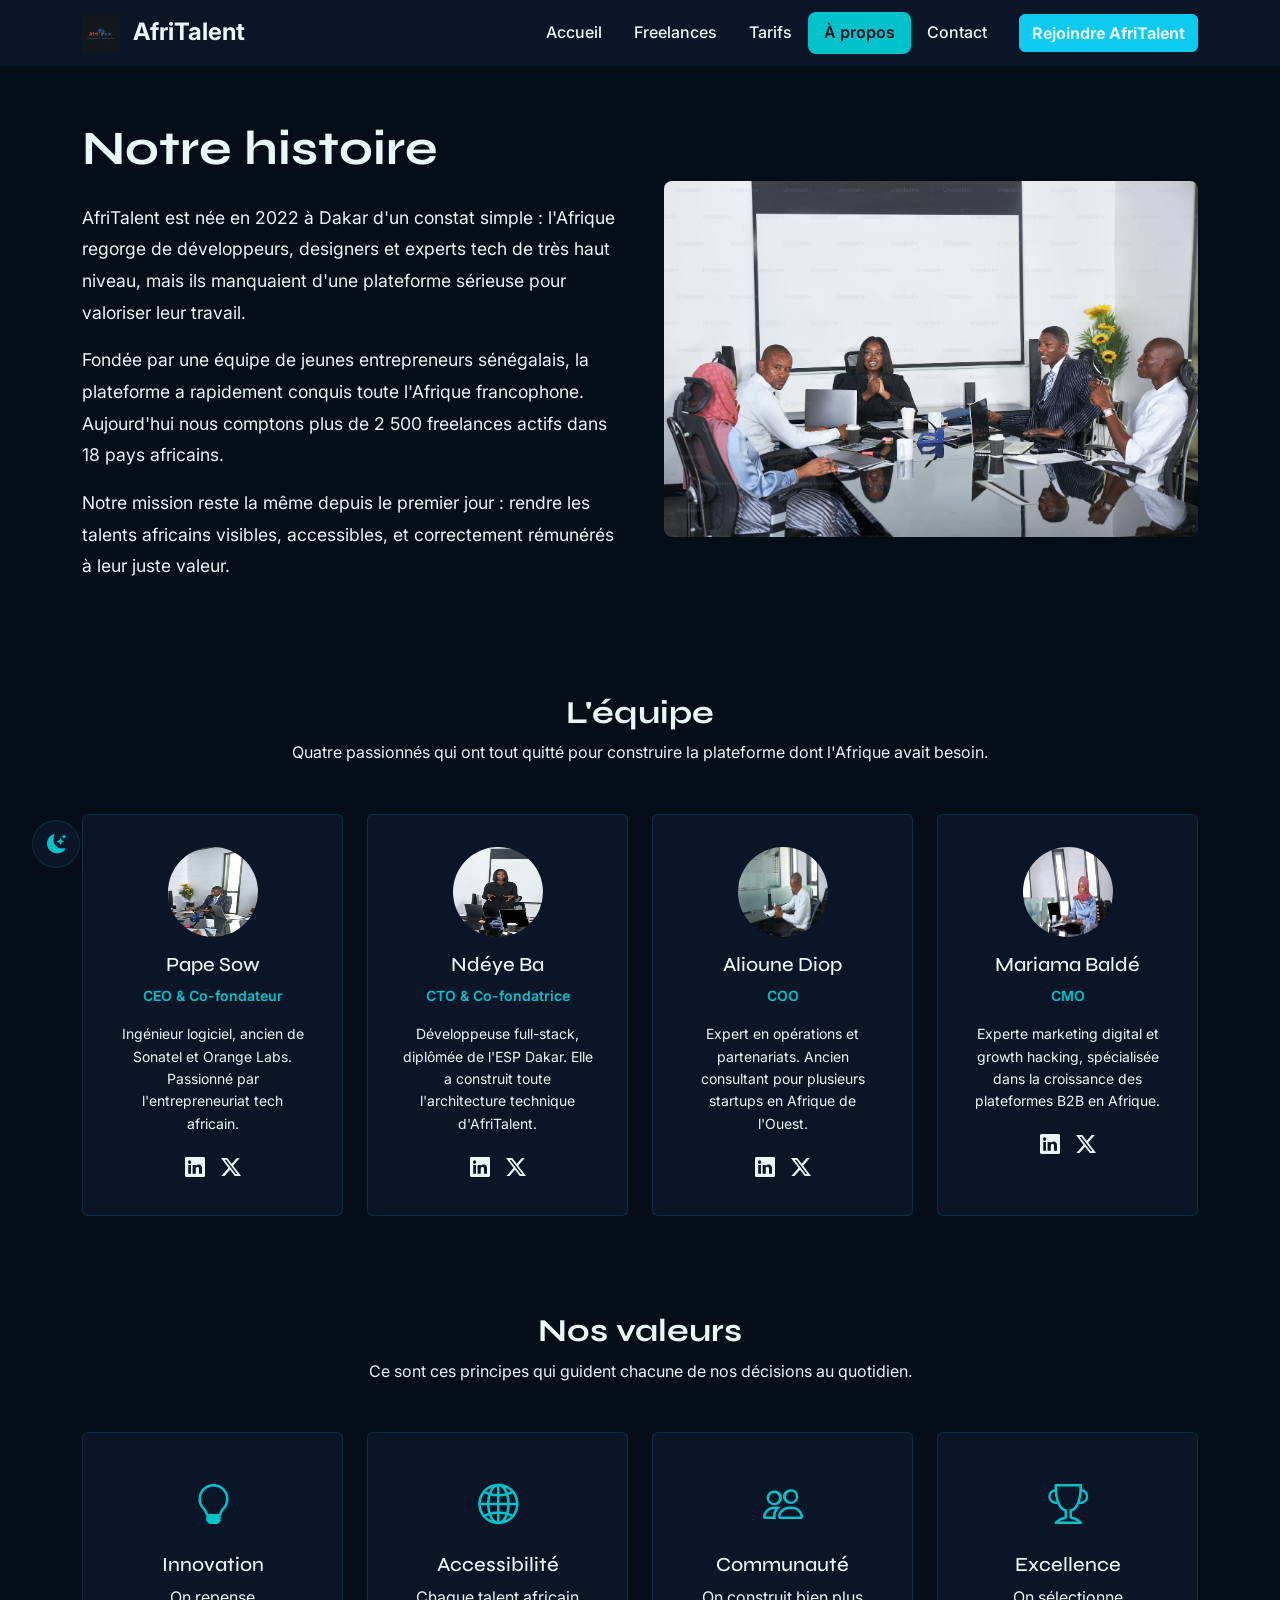
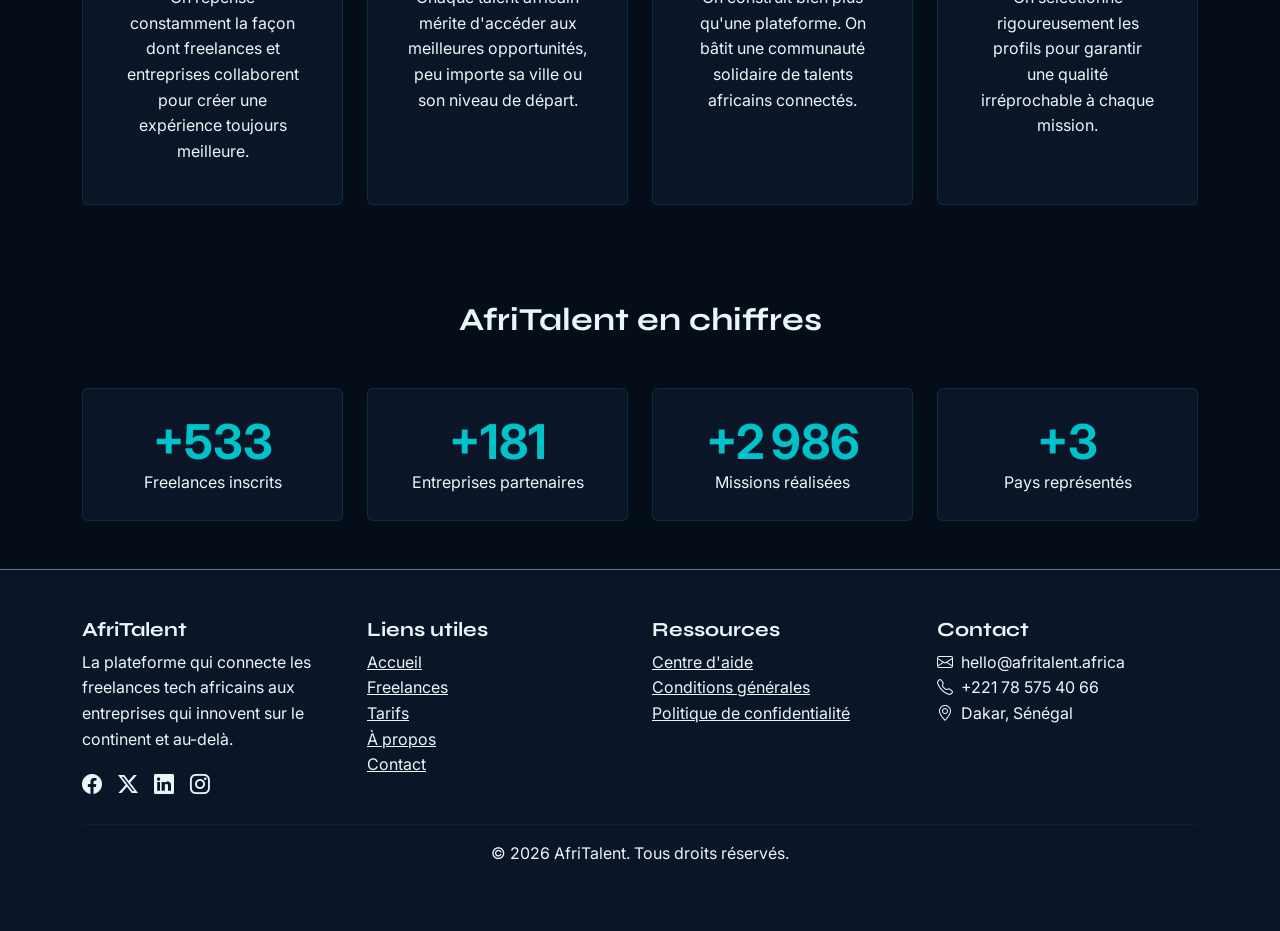
==== commit c72122a0: "Finalisation : corrections responsive, optimisation du code et commentaires" ====
--- a/about.html
+++ b/about.html
@@ -13,418 +13,346 @@
 
 <body>
 
-
-    <!--  -->
+    <!-- ============================================================= -->
+    <!-- NAVBAR -->
+    <!-- ============================================================= -->
     <header>
-        <nav class="navbar navbar-expand-lg navbar-dark bg-dark fixed-top">
+        <nav class="navbar navbar-expand-md navbar-dark bg-dark fixed-top">
             <div class="container">
-
                 <a class="navbar-brand fw-bold fs-4" href="index.html">
-                    <img src="images/logo.png" alt="logo AfriTalent" width="38" height="38" class="me-2">
+                    <img src="images/logo.png" alt="Logo AfriTalent - Plateforme de freelances tech" width="38" height="38" class="me-2">
                     AfriTalent
                 </a>
-
-                <button
-                    class="navbar-toggler"
-                    type="button"
-                    data-bs-toggle="collapse"
-                    data-bs-target="#menu-nav"
-                    aria-controls="menu-nav"
-                    aria-expanded="false"
-                    aria-label="ouvrir le menu">
+                <button class="navbar-toggler" type="button" data-bs-toggle="collapse"
+                    data-bs-target="#navbarNav" aria-controls="navbarNav" aria-expanded="false"
+                    aria-label="Ouvrir le menu de navigation">
                     <span class="navbar-toggler-icon"></span>
                 </button>
-
-                <div class="collapse navbar-collapse" id="menu-nav">
+                <div class="collapse navbar-collapse" id="navbarNav">
                     <ul class="navbar-nav ms-auto me-3">
-                        <li class="nav-item">
-                            <a class="nav-link" href="index.html">Accueil</a>
-                        </li>
-                        <li class="nav-item">
-                            <a class="nav-link" href="freelance.html">Freelances</a>
-                        </li>
-                        <li class="nav-item">
-                            <a class="nav-link" href="tarif.html">Tarifs</a>
-                        </li>
-                        <li class="nav-item">
-                            <a class="nav-link active" aria-current="page" href="about.html">À propos</a>
-     </li>
-                        
-                        <li class="nav-item">
-         <a class="nav-link" href="contact.html">Contact</a>
-                        </li>
+                        <li class="nav-item"><a class="nav-link" href="index.html">Accueil</a></li>
+                        <li class="nav-item"><a class="nav-link" href="freelance.html">Freelances</a></li>
+                        <li class="nav-item"><a class="nav-link" href="tarif.html">Tarifs</a></li>
+                        <li class="nav-item"><a class="nav-link active" href="about.html">À propos</a></li>
+                        <li class="nav-item"><a class="nav-link" href="contact.html">Contact</a></li>
                     </ul>
                     <a href="contact.html" class="btn btn-info text-dark fw-bold">Rejoindre AfriTalent</a>
                 </div>
-
             </div>
         </nav>
     </header>
 
-
+    <!-- ============================================================= -->
+    <!-- CONTENU PRINCIPAL -->
+    <!-- ============================================================= -->
     <main class="mt-5 pt-4">
 
-<!--  -->
+        <!-- ============================================================= -->
+        <!-- SECTION NOTRE HISTOIRE -->
+        <!-- ============================================================= -->
         <section aria-label="notre histoire">
             <div class="container py-5">
                 <div class="row align-items-center g-5">
-
                     <div class="col-lg-6">
                         <h1 class="fw-bold display-5">Notre histoire</h1>
-                        <p class="text-muted mt-4">
+                        <p class="mt-4" style="font-size:1.1rem; line-height:1.8;">
                             AfriTalent est née en 2022 à Dakar d'un constat simple : l'Afrique regorge
                             de développeurs, designers et experts tech de très haut niveau, mais ils
                             manquaient d'une plateforme sérieuse pour valoriser leur travail.
                         </p>
-                        <p class="text-muted">
-                 Fondée par une équipe de jeunes entrepreneurs sénégalais, la plateforme
-           a rapidement conquis toute l'Afrique francophone. Aujourd'hui nous comptons
+                        <p style="font-size:1.1rem; line-height:1.8;">
+                            Fondée par une équipe de jeunes entrepreneurs sénégalais, la plateforme
+                            a rapidement conquis toute l'Afrique francophone. Aujourd'hui nous comptons
                             plus de 2 500 freelances actifs dans 18 pays africains.
                         </p>
-                        <p class="text-muted">
+                        <p style="font-size:1.1rem; line-height:1.8;">
                             Notre mission reste la même depuis le premier jour : rendre les talents
                             africains visibles, accessibles, et correctement rémunérés à leur juste valeur.
                         </p>
                     </div>
-
                     <div class="col-lg-6">
-                        <img
-                            src="images/histoire.png"
-                            alt="l'équipe fondatrice d'AfriTalent"
-                            class="img-fluid rounded-3">
-                    </div>
-
+                        <img src="images/histoire.png" alt="L'équipe fondatrice d'AfriTalent réunie à Dakar" class="img-fluid rounded-3">
+                    </div>
                 </div>
             </div>
         </section>
 
-
-       <!--  -->
+        <!-- ============================================================= -->
+        <!-- SECTION NOTRE ÉQUIPE -->
+        <!-- ============================================================= -->
         <section aria-label="notre équipe">
             <div class="container py-5">
-
                 <h2 class="fw-bold text-center mb-2">L'équipe</h2>
-                <p class="text-center text-muted mb-5">
+                <p class="text-center mb-5">
                     Quatre passionnés qui ont tout quitté pour construire la plateforme
                     dont l'Afrique avait besoin.
                 </p>
-
                 <div class="row g-4 justify-content-center">
-
                     <!-- Membre 1 -->
                     <div class="col-md-6 col-lg-3">
                         <div class="card h-100 bg-dark text-white border-0 text-center p-3">
                             <div class="card-body">
-                                <img src="images/team1.png" alt="photo de Pape Sow, CEO" class="rounded-circle mb-3" width="90" height="90">
+                                <img src="images/team1.png" alt="Photo de Pape Sow, CEO et Co-fondateur d'AfriTalent" class="rounded-circle mb-3" width="90" height="90">
                                 <h3 class="h5 card-title">Pape Sow</h3>
                                 <p class="text-info fw-semibold small">CEO &amp; Co-fondateur</p>
-                                <p class="card-text text-muted small">
-                     Ingénieur logiciel, ancien de Sonatel et Orange Labs.
+                                <p class="card-text small">
+                                    Ingénieur logiciel, ancien de Sonatel et Orange Labs.
                                     Passionné par l'entrepreneuriat tech africain.
-              </p>
+                                </p>
                                 <div class="d-flex justify-content-center gap-3 mt-3">
-                                    <a href="#" class="text-muted" aria-label="LinkedIn de Pape Sow">
-                                        <i class="bi bi-linkedin" aria-hidden="true"></i>
-                                    </a>
-           <a href="#" class="text-muted" aria-label="Twitter de Pape Sow">
-          <i class="bi bi-twitter-x" aria-hidden="true"></i>
+                                    <a href="#" class="footer-social" aria-label="LinkedIn de Pape Sow">
+                                        <i class="bi bi-linkedin fs-5" aria-hidden="true"></i>
+                                    </a>
+                                    <a href="#" class="footer-social" aria-label="Twitter de Pape Sow">
+                                        <i class="bi bi-twitter-x fs-5" aria-hidden="true"></i>
                                     </a>
                                 </div>
                             </div>
                         </div>
                     </div>
-
-                   <!--  -->
+                    <!-- Membre 2 -->
                     <div class="col-md-6 col-lg-3">
                         <div class="card h-100 bg-dark text-white border-0 text-center p-3">
                             <div class="card-body">
-                                <img src="images/team2.png" alt="photo de Ndéye Ba, CTO" class="rounded-circle mb-3" width="90" height="90">
+                                <img src="images/team2.png" alt="Photo de Ndéye Ba, CTO et Co-fondatrice d'AfriTalent" class="rounded-circle mb-3" width="90" height="90">
                                 <h3 class="h5 card-title">Ndéye Ba</h3>
                                 <p class="text-info fw-semibold small">CTO &amp; Co-fondatrice</p>
-           Développeuse full-stack, diplômée de l'ESP Dakar.
+                                <p class="card-text small">
+                                    Développeuse full-stack, diplômée de l'ESP Dakar.
                                     Elle a construit toute l'architecture technique d'AfriTalent.
                                 </p>
                                 <div class="d-flex justify-content-center gap-3 mt-3">
-                                    <a href="#" class="text-muted" aria-label="LinkedIn de Ndéye Ba">
-         <i class="bi bi-linkedin" aria-hidden="true"></i>
-                                    </a>
-                                    <a href="#" class="text-muted" aria-label="Twitter de Ndéye Ba">
-                   <i class="bi bi-twitter-x" aria-hidden="true"></i>
+                                    <a href="#" class="footer-social" aria-label="LinkedIn de Ndéye Ba">
+                                        <i class="bi bi-linkedin fs-5" aria-hidden="true"></i>
+                                    </a>
+                                    <a href="#" class="footer-social" aria-label="Twitter de Ndéye Ba">
+                                        <i class="bi bi-twitter-x fs-5" aria-hidden="true"></i>
                                     </a>
                                 </div>
                             </div>
                         </div>
                     </div>
-
-   <!-- Membre 3 -->
+                    <!-- Membre 3 -->
                     <div class="col-md-6 col-lg-3">
                         <div class="card h-100 bg-dark text-white border-0 text-center p-3">
                             <div class="card-body">
-                                <img src="images/team3.png" alt="photo de Alioune Diop, COO" class="rounded-circle mb-3" width="90" height="90">
+                                <img src="images/team3.png" alt="Photo de Alioune Diop, COO d'AfriTalent" class="rounded-circle mb-3" width="90" height="90">
                                 <h3 class="h5 card-title">Alioune Diop</h3>
                                 <p class="text-info fw-semibold small">COO</p>
-                                <p class="card-text text-muted small">
+                                <p class="card-text small">
                                     Expert en opérations et partenariats. Ancien consultant
-  pour plusieurs startups en Afrique de l'Ouest.
+                                    pour plusieurs startups en Afrique de l'Ouest.
                                 </p>
                                 <div class="d-flex justify-content-center gap-3 mt-3">
-                                    <a href="#" class="text-muted" aria-label="LinkedIn de Alioune Diop">
-                                        <i class="bi bi-linkedin" aria-hidden="true"></i>
-          </a>
-                                    <a href="#" class="text-muted" aria-label="Twitter de Alioune Diop">
-             <i class="bi bi-twitter-x" aria-hidden="true"></i>
+                                    <a href="#" class="footer-social" aria-label="LinkedIn de Alioune Diop">
+                                        <i class="bi bi-linkedin fs-5" aria-hidden="true"></i>
+                                    </a>
+                                    <a href="#" class="footer-social" aria-label="Twitter de Alioune Diop">
+                                        <i class="bi bi-twitter-x fs-5" aria-hidden="true"></i>
                                     </a>
                                 </div>
                             </div>
                         </div>
                     </div>
-
                     <!-- Membre 4 -->
                     <div class="col-md-6 col-lg-3">
                         <div class="card h-100 bg-dark text-white border-0 text-center p-3">
                             <div class="card-body">
-                                <img src="images/team4.png" alt="photo de Mariama Baldé, CMO" class="rounded-circle mb-3" width="90" height="90">
+                                <img src="images/team4.png" alt="Photo de Mariama Baldé, CMO d'AfriTalent" class="rounded-circle mb-3" width="90" height="90">
                                 <h3 class="h5 card-title">Mariama Baldé</h3>
                                 <p class="text-info fw-semibold small">CMO</p>
-                                <p class="card-text text-muted small">
+                                <p class="card-text small">
                                     Experte marketing digital et growth hacking, spécialisée
                                     dans la croissance des plateformes B2B en Afrique.
                                 </p>
                                 <div class="d-flex justify-content-center gap-3 mt-3">
-                                    <a href="#" class="text-muted" aria-label="LinkedIn de Mariama Baldé">
-                                        <i class="bi bi-linkedin" aria-hidden="true"></i>
-                                    </a>
-                                    <a href="#" class="text-muted" aria-label="Twitter de Mariama Baldé">
-                                        <i class="bi bi-twitter-x" aria-hidden="true"></i>
-       </a>
+                                    <a href="#" class="footer-social" aria-label="LinkedIn de Mariama Baldé">
+                                        <i class="bi bi-linkedin fs-5" aria-hidden="true"></i>
+                                    </a>
+                                    <a href="#" class="footer-social" aria-label="Twitter de Mariama Baldé">
+                                        <i class="bi bi-twitter-x fs-5" aria-hidden="true"></i>
+                                    </a>
                                 </div>
                             </div>
-            </div>
+                        </div>
                     </div>
                 </div>
             </div>
         </section>
 
-<!--  -->
+        <!-- ============================================================= -->
+        <!-- SECTION NOS VALEURS -->
+        <!-- ============================================================= -->
         <section aria-label="nos valeurs">
-            <!-- aria-label="nos valeurs" : Cet attribut donne un nom accessible à la section. Lorsqu'un utilisateur de lecteur d'écran navigue par "régions", l'outil annoncera "Région : nos valeurs", ce qui permet de comprendre immédiatement le but de cette zone sans avoir à lire tout le contenu -->
-            <div class="container py-5"></div>
-
-<!-- container : Centre votre contenu horizontalement et lui donne une largeur maximale fixe qui s'adapte selon la taille de l'écran (responsive).py-5 : Ajoute du padding (marge interne) sur l'axe vertical (y), c'est-à-dire en haut et en bas. Le niveau 5 est le plus élevé par défaut dans Bootstrap, correspondant généralement à 3rem (48px) -->
-
-
-
+            <div class="container py-5">
                 <h2 class="fw-bold text-center mb-2">Nos valeurs</h2>
-               <!-- fw-bold : (Font Weight Bold) Met le texte en gras pour accentuer son importance.text-center : Centre horizontalement le texte à l'intérieur de la balise.mb-2 : (Margin Bottom 2) Ajoute une petite marge en dessous du titre (environ 0.5rem ou 8px). C'est idéal pour séparer le titre d'un sous-titre ou d'un court paragraphe. -->
-               
-               
-                <p class="text-center text-muted mb-5">
-                    <!-- <p class="text-center text-muted mb-5"> : Le texte est grisé (text-muted) pour être moins agressif que le titre. La grande marge en bas (mb-5) crée une séparation nette avant d'afficher les valeurs elles-mêmes. -->
+                <p class="text-center mb-5">
                     Ce sont ces principes qui guident chacune de nos décisions au quotidien.
                 </p>
-
                 <div class="row g-4">
-<!-- class="row" : Définit un conteneur de ligne pour le système de grille. Il utilise Flexbox pour aligner et répartir les colonnes à l'intérieur. -->
-                   <!-- gx-4 : Espace uniquement horizontal (entre les colonnes).gy-4 : Espace uniquement vertical (entre les lignes).g-4 : Les deux en même temps. -->
-
-
-
-<div class="col-md-6 col-lg-3">
-    <!-- col-md-6 : Sur les écrans moyens (tablettes, à partir de 768px), la colonne occupe 6/12èmes de la largeur. Vous aurez donc 2 colonnes par ligne.col-lg-3 : Sur les grands écrans (ordinateurs, à partir de 992px), la colonne occupe 3/12èmes de la largeur. Vous aurez donc 4 colonnes par ligne. -->
+                    <!-- Valeur 1 -->
+                    <div class="col-md-6 col-lg-3">
                         <div class="card h-100 bg-dark text-white border-0 text-center p-4">
-                            <!-- card : La base Bootstrap qui crée un bloc de contenu.h-100 : Force toutes vos cartes à avoir la même hauteur, peu importe si l'une contient plus de texte qu'une autre. C'est essentiel pour un design propre dans une grille.bg-dark text-white : Crée un contraste fort (fond noir/anthracite et texte blanc).border-0 : Supprime la bordure grise par défaut de Bootstrap, ce qui rend le design plus "flat" et moderne.text-center p-4 : Centre tout le contenu et ajoute un rembourrage généreux pour que les éléments ne collent pas aux bords noirs. -->
-                            
-                            
-                            
-                            <div class="card-body">
-                                <!-- card-body : C'est le "coussin" interne qui aligne parfaitement votre texte à l'intérieur du bloc noir. -->
+                            <div class="card-body">
                                 <i class="bi bi-lightbulb fs-1 text-info" aria-hidden="true"></i>
-          <h3 class="h5 mt-3">Innovation</h3>
-<!-- h3 : C'est la balise sémantique. Elle indique aux moteurs de recherche que ce titre est un sous-élément du titre principal (h2) de la section. C'est essentiel pour le SEO.h5 : C'est la classe de style. Elle réduit la taille visuelle du texte. Un h3 natif serait trop gros pour une petite carte ; en utilisant la classe h5, vous obtenez un texte plus fin et élégant.mt-3 : (Margin Top 3) Ajoute de l'espace au-dessus du titre. C'est très utile si vous placez une icône juste au-dessus, pour éviter qu'elle ne soit collée au texte. -->
-
-                                <p class="text-muted card-text">
-                                    <!-- text-muted : Atténue la couleur du texte (gris). Dans votre carte sombre (bg-dark), cela crée un contraste plus doux que le blanc pur, ce qui rend la lecture plus reposante et élégante.card-text : C'est la classe spécifique de Bootstrap pour les paragraphes à l'intérieur d'une carte. Elle assure que les marges par défaut du paragraphe sont correctement gérées pour ne pas casser l'alignement. -->
+                                <h3 class="h5 mt-3">Innovation</h3>
+                                <p class="card-text">
                                     On repense constamment la façon dont freelances et entreprises
-     collaborent pour créer une expérience toujours meilleure.
-                                </p>
-                            </div>
-                        </div>
-                    </div>
-
-                    <div class="col-md-6 col-lg-3">
-                        <!-- col-md-6 (Tablettes) : La grille se divise en 2. Vous aurez 2 cartes par ligne. C'est idéal pour ne pas surcharger l'écran quand la largeur diminue.col-lg-3 (Ordinateurs) : La grille se divise en 4. Vous aurez 4 cartes alignées parfaitement sur une seule ligne -->
+                                    collaborent pour créer une expérience toujours meilleure.
+                                </p>
+                            </div>
+                        </div>
+                    </div>
+                    <!-- Valeur 2 -->
+                    <div class="col-md-6 col-lg-3">
                         <div class="card h-100 bg-dark text-white border-0 text-center p-4">
-                            <!-- Uniformité (h-100) : C'est la classe la plus importante pour une grille. Elle force toutes les cartes d'une même ligne à avoir exactement la même hauteur, même si l'une d'elles a une description plus courte que les autres. Cela crée un alignement parfait.Style "Dark Mode" (bg-dark text-white) : Vous optez pour un fond noir/anthracite avec du texte blanc. C'est un choix très moderne, souvent utilisé pour les sites de technologie ou de design.Minimalisme (border-0) : En supprimant la bordure grise par défaut de Bootstrap, vous donnez un aspect plus fluide et intégré à la page.Confort de lecture (text-center p-4) : Le contenu est centré et "respire" grâce à un rembourrage (padding) généreux de 24px (niveau 4) à l'intérieur du bloc noir. -->
                             <div class="card-body">
                                 <i class="bi bi-globe2 fs-1 text-info" aria-hidden="true"></i>
- <!-- bi bi-globe2 : Appelle l'icône spécifique du globe terrestre (version 2) de la bibliothèque Bootstrap Icons.fs-1 : (Font Size 1) Donne une taille imposante à l'icône (similaire à un titre <h1>), ce qui en fait l'élément visuel central de la carte.text-info : Applique une couleur cyan/bleu clair. Sur votre fond bg-dark, cette couleur ressort parfaitement et apporte une touche technologique et lumineuse.aria-hidden="true" : C'est une excellente pratique d'accessibilité. Cela indique aux lecteurs d'écran d'ignorer l'icône, car elle est purement décorative. L'utilisateur malvoyant se concentrera sur le texte du titre (h3) que vous avez défini précédemment. -->
-
-                                <h3 class="h5 mt-3">Accessibilité</h3>              <!-- h5 : C'est la classe de style. Même si vous utilisez une balise <h3> (pour la structure logique), la classe h5 rend le texte plus petit et élégant. Cela évite que le titre ne soit trop imposant par rapport à l'icône globe (fs-1) juste au-dessus.mt-3 : (Margin Top 3) Elle crée un espacement de 1rem (16px) entre l'icône et le titre. Cela permet à chaque élément de "respirer" au lieu d'être collés l'un à l'autre. -->
-                                <p class="text-muted card-text">
+                                <h3 class="h5 mt-3">Accessibilité</h3>
+                                <p class="card-text">
                                     Chaque talent africain mérite d'accéder aux meilleures
-      opportunités, peu importe sa ville ou son niveau de départ.
-                                </p>
-                            </div>
-                        </div>
-                    </div>
-
+                                    opportunités, peu importe sa ville ou son niveau de départ.
+                                </p>
+                            </div>
+                        </div>
+                    </div>
+                    <!-- Valeur 3 -->
                     <div class="col-md-6 col-lg-3">
                         <div class="card h-100 bg-dark text-white border-0 text-center p-4">
-     <div class="card-body">
+                            <div class="card-body">
                                 <i class="bi bi-people fs-1 text-info" aria-hidden="true"></i>
                                 <h3 class="h5 mt-3">Communauté</h3>
-        <p class="text-muted card-text">
+                                <p class="card-text">
                                     On construit bien plus qu'une plateforme. On bâtit une
-            communauté solidaire de talents africains connectés.
-                                </p>
-                            </div>
-                        </div>
-                    </div>
-
+                                    communauté solidaire de talents africains connectés.
+                                </p>
+                            </div>
+                        </div>
+                    </div>
+                    <!-- Valeur 4 -->
                     <div class="col-md-6 col-lg-3">
                         <div class="card h-100 bg-dark text-white border-0 text-center p-4">
                             <div class="card-body">
                                 <i class="bi bi-trophy fs-1 text-info" aria-hidden="true"></i>
                                 <h3 class="h5 mt-3">Excellence</h3>
-                                <p class="text-muted card-text">
+                                <p class="card-text">
                                     On sélectionne rigoureusement les profils pour garantir
-          une qualité irréprochable à chaque mission.
-</p>
-                            </div>
-                        </div>
-                    </div>
-
+                                    une qualité irréprochable à chaque mission.
+                                </p>
+                            </div>
+                        </div>
+                    </div>
                 </div>
             </div>
         </section>
-<!--  -->
+
+        <!-- ============================================================= -->
+        <!-- SECTION CHIFFRES CLÉS -->
+        <!-- ============================================================= -->
         <section aria-label="chiffres clés d'AfriTalent">
-         <!--  C'est la manière de dire aux outils d'assistance : "Voici de quoi parle cette partie du site". -->
             <div class="container py-5">
-<!-- container : Elle crée des marges automatiques à gauche et à droite. Le contenu ne "colle" pas aux bords de l'écran, ce qui donne un aspect professionnel et centré.py-5 : Elle ajoute un espace vertical important (Padding sur l'axe Y) en haut et en bas. Cela évite que vos chiffres soient collés au bloc précédent ou suivant. C'est l'astuce pour un design qui "respire". -->
                 <h2 class="fw-bold text-center mb-5">AfriTalent en chiffres</h2>
-<!-- fw-bold : Donne du poids au texte en le mettant en gras. Cela montre que c'est une information majeure (comme le titre "Chiffres Clés").text-center : Aligne le texte au milieu de la page. C'est le standard pour les sections de présentation pour attirer l'œil immédiatement.mb-5 : Crée une marge importante en bas (environ 48px). Cela sépare nettement votre titre de la grille de chiffres qui va suivre, évitant que tout ne soit "entassé".Application concrète pour AfriTalent : -->
                 <div class="row g-4 text-center">
-<!-- row : C'est le rail horizontal. Il sert de conteneur pour aligner vos colonnes de chiffres côte à côte.g-4 : C'est l'espace de sécurité (gouttière). Il crée un vide de 24px entre chaque colonne pour éviter que les chiffres ne se rentrent dedans.text-center : C'est l'alignement global. Au lieu de centrer chaque texte un par un, cette classe force tout ce qui est dans la ligne (chiffres, icônes, légendes) à se mettre au milieu. -->
-                    <div class="col-md-6 col-lg-3">
-          <!--col-lg-3 (Grand écran / Ordinateur) :Le système de Bootstrap divise la largeur en 12 unités. 3 unités sur 12, cela signifie que votre bloc occupe 1/4 de la largeur. Vous aurez donc 4 éléments côte à côte.col-md-6 (Écran moyen / Tablette) :Ici, le bloc occupe 6 unités sur 12, soit la moitié (1/2). Vous aurez donc 2 éléments côte à côte (2 colonnes par ligne).  -->
+                    <div class="col-md-6 col-lg-3">
                         <div class="card bg-dark text-white border-0 p-4">
-                            <!-- card : C'est le composant de base. Il crée un bloc (un rectangle) pour contenir vos informations (une valeur, un chiffre ou un contact).bg-dark : (Background Dark) Remplit le fond du bloc en noir/gris foncé.text-white : Écrit tout le texte à l'intérieur en blanc pour qu'il soit bien lisible sur le fond sombre.border-0 : Supprime la petite bordure grise que Bootstrap met normalement autour des cartes. Cela donne un look plus "flat" (plat) et plus luxueux.p-4 : (Padding 4) Ajoute un espace vide à l'intérieur du bloc (environ 24px) tout autour du texte. C'est ce qui évite que votre texte ne touche les bords du rectangle noir. -->
-                            <h3 class="display-5 fw-bold text-info" data-target="2500">+2 500</h3>
-                            <!-- display-5 : C'est une classe de typographie Bootstrap qui affiche le chiffre en très grand (plus grand qu'un titre <h1> classique), mais avec une certaine élégance.fw-bold : (Font Weight Bold) Met le chiffre en gras pour qu'il soit l'élément le plus visible de la section.text-info : Applique une couleur bleu clair / cyan. Sur un fond sombre (bg-dark), cette couleur est très lumineuse et moderne.data-target="2500" : C'est un attribut personnalisé (souvent utilisé avec du JavaScript). Il indique au code la valeur finale à atteindre. Par exemple, au chargement de la page, le chiffre partira de 0 et défilera rapidement jusqu'à 2500. -->
-                            <p class="text-muted mb-0">Freelances inscrits</p>
-                        </div>
-                    </div>
-
-                    <div class="col-md-6 col-lg-3">
-                        <!-- col-lg-3 (Ordinateur) : Divise la largeur par 4 (12 / 3 = 4). Vos 4 chiffres sont alignés sur une seule ligne.col-md-6 (Tablette) : Divise la largeur par 2 (12 / 6 = 2). Vos chiffres se rangent sur deux lignes (2 en haut, 2 en bas). -->
+                            <span class="display-5 fw-bold text-info" data-target="2500">+2 500</span>
+                            <p class="mb-0">Freelances inscrits</p>
+                        </div>
+                    </div>
+                    <div class="col-md-6 col-lg-3">
                         <div class="card bg-dark text-white border-0 p-4">
-                            <!-- card : C'est le cadre de base (le rectangle) qui contient votre chiffre et son texte.bg-dark : Remplit le fond en noir/anthracite. C’est parfait pour faire ressortir les chiffres colorés (comme votre text-info).text-white : Force tout le texte à être blanc pour qu'il soit lisible sur le fond noir.border-0 : Supprime la bordure grise par défaut de Bootstrap pour un look plus épuré et plat (flat design).p-4 : Ajoute un espace interne (padding) généreux. Cela permet au chiffre et au texte de ne pas toucher les bords du bloc noir, ce qui rend le tout plus élégant. -->
-                            <h3 class="display-5 fw-bold text-info" data-target="850">+850</h3>
-                            <!-- <h3> : C'est la balise sémantique. Elle indique que ce chiffre est un titre de niveau 3, ce qui est parfait pour la structure SEO de votre page.class="display-5" : Cette classe Bootstrap donne une taille très imposante au chiffre (plus grande qu'un h3 normal), idéale pour attirer l'œil immédiatement.fw-bold : Met le texte en gras pour accentuer l'impact visuel.text-info : Applique une couleur bleu clair/cyan. Sur votre fond sombre (bg-dark), c'est la couleur qui offre le meilleur contraste moderne.data-target="850" : C'est un attribut "mémoire". Il sert à indiquer à un script JavaScript que le compteur doit s'animer de 0 jusqu'à 850.+850 : C'est ce qui est affiché par défaut avant (ou après) l'animation. Le "+" suggère une croissance continue. -->
-                            <p class="text-muted mb-0">Entreprises partenaires</p>
-                        </div>
-                    </div>
-
+                            <span class="display-5 fw-bold text-info" data-target="850">+850</span>
+                            <p class="mb-0">Entreprises partenaires</p>
+                        </div>
+                    </div>
                     <div class="col-md-6 col-lg-3">
                         <div class="card bg-dark text-white border-0 p-4">
-                            <h3 class="display-5 fw-bold text-info" data-target="14000">+14 000</h3>
-   <p class="text-muted mb-0">Missions réalisées</p>
-                        </div>
-                    </div>
-
+                            <span class="display-5 fw-bold text-info" data-target="14000">+14 000</span>
+                            <p class="mb-0">Missions réalisées</p>
+                        </div>
+                    </div>
                     <div class="col-md-6 col-lg-3">
                         <div class="card bg-dark text-white border-0 p-4">
-                            <h3 class="display-5 fw-bold text-info" data-target="18">18</h3>
-      <p class="text-muted mb-0">Pays représentés</p>
-                        </div>
-                    </div>
-
+                            <span class="display-5 fw-bold text-info" data-target="18">18</span>
+                            <p class="mb-0">Pays représentés</p>
+                        </div>
+                    </div>
                 </div>
             </div>
         </section>
 
-<!-- Bouton retour en haut -->
-<button class="bouton-retour-haut" aria-label="retourner en haut de la page">
-    <i class="bi bi-arrow-up" aria-hidden="true"></i>
-</button>
+        <!-- ============================================================= -->
+        <!-- BOUTON RETOUR EN HAUT -->
+        <!-- ============================================================= -->
+        <button class="bouton-retour-haut" aria-label="Retourner en haut de la page">
+            <i class="bi bi-arrow-up" aria-hidden="true"></i>
+        </button>
+
     </main>
 
-
-   <!--  -->
+    <!-- ============================================================= -->
+    <!-- FOOTER -->
+    <!-- ============================================================= -->
     <footer>
-        <div class="bg-dark text-light py-5 border-top border-secondary">
+        <div class="bg-dark py-5 border-top border-secondary">
             <div class="container">
                 <div class="row g-4">
-<!-- bg-dark : Applique un fond noir/anthracite. C'est le standard pour les footers modernes.text-light : Utilise un texte gris très clair/blanc cassé. C'est plus doux pour les yeux que le blanc pur sur un fond noir.py-5 : Ajoute un espace vertical important (Padding Top & Bottom) pour que le contenu ne soit pas écrasé.border-top : Ajoute une ligne de séparation juste au-dessus de la section.border-secondary : Donne à cette ligne une couleur grise discrète. Cela permet de marquer la fin du contenu principal sans que la coupure soit trop brutale. -->
-                    <div class="col-md-6 col-lg-3">
-                        <h4 class="fw-bold">AfriTalent</h4>
-                        <p class="text-muted">
-                            La plateforme qui connecte les freelances tech africains
-                            aux entreprises qui innovent sur le continent et au-delà.
-                        </p>
+                    <div class="col-md-6 col-lg-3">
+                        <h3 class="fw-bold fs-5">AfriTalent</h3>
+                        <p>La plateforme qui connecte les freelances tech africains aux entreprises qui innovent sur le continent et au-delà.</p>
                         <div class="d-flex gap-3 mt-3">
-                                <a href="#" class="text-light" aria-label="page Instagram AfriTalent"><i class="bi bi-instagram fs-5" aria-hidden="true"></i></a>
-                            <a href="#" class="text-light" aria-label="page Facebook AfriTalent"><i class="bi bi-facebook fs-5" aria-hidden="true"></i></a>
-                        
-                            <a href="#" class="text-light" aria-label="page LinkedIn AfriTalent"><i class="bi bi-linkedin fs-5" aria-hidden="true"></i></a>
-                            <a href="#" class="text-light" aria-label="page Twitter AfriTalent"><i class="bi bi-twitter-x fs-5" aria-hidden="true"></i></a>
-<!-- class="text-light" : Comme votre pied de page est sombre (bg-dark), cette classe rend l'icône blanche (ou gris très clair) pour qu'elle soit bien visible.aria-label="page Instagram AfriTalent" : C'est le point le plus important. Comme il n'y a pas de texte écrit ("Instagram") à l'intérieur du lien, un aveugle ne saurait pas où mène ce bouton. Grâce à ce label, son lecteur d'écran dira à haute voix : "Lien : page Instagram AfriTalent".bi bi-instagram : Appelle le logo Instagram officiel de la bibliothèque Bootstrap Icons.fs-5 : (Font Size 5) Définit la taille de l'icône. C'est une taille moyenne, élégante pour un réseau social dans un footer.aria-hidden="true" : Comme vous avez déjà donné l'explication dans le aria-label du lien juste au-dessus, vous dites au lecteur d'écran d'ignorer l'icône elle-même pour éviter qu'il ne se répète inutilement. -->
-                        </div>
-                    </div>
-
-                    <div class="col-md-6 col-lg-3">
-                        <h5 class="fw-bold">Liens utiles</h5>
+                            <a href="#" class="footer-social" aria-label="Facebook"><i class="bi bi-facebook fs-5" aria-hidden="true"></i></a>
+                            <a href="#" class="footer-social" aria-label="Twitter"><i class="bi bi-twitter-x fs-5" aria-hidden="true"></i></a>
+                            <a href="#" class="footer-social" aria-label="LinkedIn"><i class="bi bi-linkedin fs-5" aria-hidden="true"></i></a>
+                            <a href="#" class="footer-social" aria-label="Instagram"><i class="bi bi-instagram fs-5" aria-hidden="true"></i></a>
+                        </div>
+                    </div>
+                    <div class="col-md-6 col-lg-3">
+                        <h3 class="fw-bold fs-5">Liens utiles</h3>
                         <ul class="list-unstyled">
-                            <li class="mb-1"><a href="index.html" class="text-muted text-decoration-none">Accueil</a></li>
-                            <li class="mb-1"><a href="freelances.html" class="text-muted text-decoration-none">Trouver un freelance</a></li>
-                            <li class="mb-1"><a href="tarifs.html" class="text-muted text-decoration-none">Nos tarifs</a></li>
-                            <li class="mb-1"><a href="about.html" class="text-muted text-decoration-none">À propos</a></li>
-                            <li class="mb-1"><a href="blog.html" class="text-muted text-decoration-none">Blog</a></li>
+                            <li><a href="index.html">Accueil</a></li>
+                            <li><a href="freelance.html">Freelances</a></li>
+                            <li><a href="tarif.html">Tarifs</a></li>
+                            <li><a href="about.html">À propos</a></li>
+                            <li><a href="contact.html">Contact</a></li>
                         </ul>
                     </div>
-
-                    <div class="col-md-6 col-lg-3">
-                        <h5 class="fw-bold">Ressources</h5>
+                    <div class="col-md-6 col-lg-3">
+                        <h3 class="fw-bold fs-5">Ressources</h3>
                         <ul class="list-unstyled">
-                            <li class="mb-1"><a href="#" class="text-muted text-decoration-none">Centre d'aide</a></li>
-                            <li class="mb-1"><a href="#" class="text-muted text-decoration-none">Conditions d'utilisation</a></li>
-                            <li class="mb-1"><a href="#" class="text-muted text-decoration-none">Confidentialité</a></li>
-                            <li class="mb-1"><a href="#" class="text-muted text-decoration-none">Guide du freelance</a></li>
-                            <li class="mb-1"><a href="#" class="text-muted text-decoration-none">Guide entreprise</a></li>
-                       <!-- text-muted : Change la couleur bleue par défaut du lien en un gris adouci. Cela évite que les liens n'attirent trop l'attention par rapport au contenu principal.text-decoration-none : Supprime le soulignement automatique du lien. Cela donne un aspect beaucoup plus moderne et épuré à vos listes de contacts ou de navigation. -->
+                            <li><a href="#">Centre d'aide</a></li>
+                            <li><a href="#">Conditions générales</a></li>
+                            <li><a href="#">Politique de confidentialité</a></li>
                         </ul>
                     </div>
-
-                    <div class="col-md-6 col-lg-3">
-                        <h5 class="fw-bold">Contact</h5>
-                        <ul class="list-unstyled text-muted">
-                            <li class="mb-2"><i class="bi bi-envelope me-2" aria-hidden="true"></i>hello@afritalent.africa</li>
-                            <li class="mb-2"><i class="bi bi-telephone me-2" aria-hidden="true"></i>+221 78 575 40 66</li>
-                            <!-- li class="mb-2" : C'est un élément de liste avec une petite marge en bas (mb-2). Cela permet d'espacer les différents moyens de contact (téléphone, email, adresse) pour qu'ils ne soient pas collés.i class="bi bi-telephone" : Affiche l'icône de téléphone de la bibliothèque Bootstrap Icons.me-2 : (Margin End 2) Ajoute un petit espace à droite de l'icône pour qu'elle ne touche pas le numéro de téléphone qui suit.aria-hidden="true" : Indique aux lecteurs d'écran d'ignorer l'icône (décorative) pour ne lire que le numéro de téléphone, ce qui simplifie la navigation vocale. -->
+                    <div class="col-md-6 col-lg-3">
+                        <h3 class="fw-bold fs-5">Contact</h3>
+                        <ul class="list-unstyled">
+                            <li><i class="bi bi-envelope me-2" aria-hidden="true"></i>hello@afritalent.africa</li>
+                            <li><i class="bi bi-telephone me-2" aria-hidden="true"></i>+221 78 575 40 66</li>
                             <li><i class="bi bi-geo-alt me-2" aria-hidden="true"></i>Dakar, Sénégal</li>
-       <!-- bi-geo-alt : Affiche l'icône classique du "pin" de localisation de Bootstrap Icons.me-2 : Crée l'espace nécessaire à droite de l'icône pour que le texte de l'adresse ne soit pas collé.aria-hidden="true" : Empêche le lecteur d'écran de lire inutilement le nom de l'icône, car l'adresse qui suit suffit à comprendre l'information. -->
                         </ul>
                     </div>
-
-                </div>
-<!-- border-secondary : Applique une couleur de bordure grise (la couleur secondaire de Bootstrap). C'est beaucoup plus discret et professionnel qu'une ligne noire intense, surtout sur un fond sombre ou blanc.mt-4 : (Margin Top 4) Ajoute un espace de 1.5rem (24px) au-dessus de la ligne. Cela permet de séparer proprement le contenu précédent (comme vos chiffres clés) de la ligne de copyright. -->
-                <hr class="border-secondary mt-4">
-                <p class="text-center text-muted mb-0">
-                    &copy; <span>2026</span> AfriTalent. Tous droits réservés.
-                <!-- Le symbole &copy; est une entité HTML utilisée pour afficher le signe du copyright (©) sur une page web. -->
-                </p>
-
+                </div>
+                <hr class="mt-4">
+                <p class="text-center">&copy; <span id="annee">2026</span> AfriTalent. Tous droits réservés.</p>
             </div>
         </div>
     </footer>
-<!-- Bouton toggle mode sombre -->
-<button class="toggle-theme" aria-label="Passer en mode clair">
-    <i class="bi bi-moon-stars-fill" aria-hidden="true"></i>
-</button>
-
+
+    <!-- ============================================================= -->
+    <!-- TOGGLE THEME -->
+    <!-- ============================================================= -->
+    <button class="toggle-theme" aria-label="Passer en mode clair">
+        <i class="bi bi-sun-fill" aria-hidden="true"></i>
+    </button>
+
+    <!-- ============================================================= -->
+    <!-- SCRIPTS -->
+    <!-- ============================================================= -->
     <script src="https://cdn.jsdelivr.net/npm/bootstrap@5.3.3/dist/js/bootstrap.bundle.min.js"></script>
     <script src="js/main.js"></script>
 
 </body>
+
 </html>
--- a/css/style.css
+++ b/css/style.css
@@ -1,1095 +1,670 @@
-/* Police 1 */
+/* ============================================
+   POLICES
+   ============================================ */
 @import url('https://fonts.googleapis.com/css2?family=Syne:wght@700;800&display=swap');
-
-/* 2 eme google font (police) */
 @import url('https://fonts.googleapis.com/css2?family=Inter:wght@400;500&display=swap');
+
+/* ============================================
+   VARIABLES
+   ============================================ */
 :root {
-    /*les variablessssssssssssssss  */
-    /* couleur texte clair  */
---text-light :   #E8F8F9; 
-/* fond */
---background-primary :  #050D18;
-/* fond carteee  */
---bg-card :  #0A2540;
-/* couleur acent */
---color-accent : #00C2CB;
-/* le texte va etre en gris */
---text-muted : #8899AA;
-/* polices */
---police-titre : 'Syne', sans-serif;
---police-corps :  'Inter', sans-serif;
-/* espacements  */
---espacement-sm : 1rem;
---espacement-lg : 4rem;
---espacement-md :2rem;
-/* Bordures  */
---rayon-carte : 12px ;
-/* Transitionn  */
-
---transition : all 0.3s ease;
-}
-*,
-*::before,
-*::after {
-box-sizing : border-box;
-margin : 0;
-padding : 0;
-/* *, *::before, *::after : Les sélecteurs universels. Ils garantissent que cette règle s'applique absolument à tou */
-/* Le border-box force l'élément à conserver la taille exacte que tu lui donnes : le padding et la bordure sont absorbés à l'intérieur au lieu de s'ajouter par-dessus. Cela évite que tes éléments ne se déforment ou ne dépassent de l'écran. */
-}
+    --couleur-fond: #050D18;
+    --couleur-principale: #00C2CB;
+    --couleur-texte: #E8F8F9;
+    --couleur-muted: #8899AA;
+    --couleur-carte: #0A1628;
+    --couleur-bordure: rgba(0, 194, 203, 0.15);
+    --police-titre: 'Syne', sans-serif;
+    --police-corps: 'Inter', sans-serif;
+    --rayon: 12px;
+    --transition: 0.3s ease;
+}
+
+/* ============================================
+   RESET & BASE
+   ============================================ */
+* { margin: 0; padding: 0; box-sizing: border-box; }
+
 body {
-    background-color: var(--background-primary);
-    line-height: 1.7;
-    font-size: 1rem;
-    font-family:var(--police-corps);
-    color: var(--text-light);
-
-}
-h1, h2, h3, h4, h5, h6 {
-font-family: var(--police-titre);
-line-height: 1.2;
-font-weight: 700;
-color: var(--text-light);
-
-}
-h1 {
-    font-weight: 800;
-    font-size: 3rem;
-}
-h2 {
-    font-size: 1.4rem;
-}
-/* liens yi */
-a {
-text-decoration: none;
-transition: var(--transition);
-
-}
-/* pour les images  */
-img {
-    display : block;
-    /* Le display: block; transforme un élément en un bloc complet */
-max-width: 100%;
-height: auto;
-}
-/* navbar fond sombre ,logo et les liens bien alignes */
+    background-color: var(--couleur-fond);
+    font-family: var(--police-corps);
+    color: var(--couleur-texte);
+    line-height: 1.6;
+    transition: background-color 0.3s ease, color 0.3s ease;
+}
+
+h1, h2, h3 { font-family: var(--police-titre); }
+
+/* ============================================
+   NAVBAR
+   ============================================ */
 .navbar {
-    font-family: var(--police-titre);
-    color: var(--color-accent);
-    transition: var(--transition);
-    background-color: var(--background-primary) !important;
-    border-bottom: 1px solid var(--bg-card);
-padding: 1rem 0;
-}
-/* le logo dans nav */
-.navbar-brand {
-    color: var(--color-accent) !important;
-    font-weight :800;
-    letter-spacing: -0.5px;
-    font-size: 1.5rem;
-    font-family: var(--police-titre);
-/* !important : je l'utilise seulement le bootstrap écrase mon style  genre pour que le css prime sur le boostrap  */
-
-}
-/* liens de navigation */
-.navbar .nav-link {
-    font-weight: 500;
-    font-family: var(--police-corps);
-    transition: var(--transition);
-    font-size: 0.95rem;
-    color: var(--text-muted);
-    padding: 0.5rem 1rem;
-
-}
-/* liens actif au survol */
-/* .navbar .nav-link:hover :Ce sélecteur cible l'état au survol (hover) de tes liens de navigation. */
-.navbar .nav-link:hover,
-.navbar .nav-link.active {
-    color: var(--color-accent) !important;
-
-}
-/* bouton cta  */
-.navbar .btn-info {
-    color: var(--background-primary) !important;
-    transition: var(--transition);
-    background-color: var(--color-accent);
-padding: 0.5rem 1.2rem;
-font-weight: 600;
-font-family: var(--police-corps);
-border-color: var(--color-accent);
-border-radius: 8px;
-}
-/* icone hamburger mob */
-.navbar-toggler {
-    border-color: var(--text-muted);
-}
-.navbar-toggler-icon {
-    /* filter: invert(1); : Cette fonction inverse les couleurs. Comme l'icône par défaut est souvent noire, elle devient blanche.Utilité : C'est la solution la plus rapide pour rendre le menu visible si tu utilises une barre de navigation foncée (Dark Mode) sans avoir à changer le fichier image de l'icône. */
-    filter:invert(1);
-}
-/* les cartes */
-.card {
-    background-color: var(--bg-card) !important;
-    color: var(--text-light) !important;
-    border-radius: var(--rayon-carte) !important ;
-   /*  border-radius sert à arrondir les angles de tes élément */
-    border: 1px solid rgba(0, 194, 203, 0.15) !important;
-}
-.card-text,
-.card .text-muted {
-    color: var(--text-muted) !important;
-
-}
-/* les boutons */
-.btn-info:hover {
-    border-color: var(--text-light) !important;
-    background-color: var(--text-light) !important;
-}
-.btn-info {
-    border-color: var(--color-accent) !important;
-transition: var(--transition);
-color: var(--color-accent) !important;
-border-radius: 8px;
-font-weight: 600;
-}
-.btn-outline-info:hover {
-    color: var(--background-primary) !important;
-    background-color: var(--color-accent) !important;
-
-}
-/* la partie des sections  */
-/* Espacement vertical cohérent entre les sections */
-section {
-   
-padding: var(--espacement-lg) 0;
-}
-/* texte gris adapté au fond sombre */
-.text-muted {
-     color: var(--text-muted) !important;
-}
-/* texte accent cyan */
-.text-info {
-    color: var(--color-accent) !important;
-
-}
-/*  footer Fond légèrement plus sombre que le body*/
-footer {
-    border-top: 1px solid rgba(0, 194, 203, 0.2);
-    background-color: var(--bg-card);
-}
-footer h4,
-footer h5 {
-    font-family: var(--police-titre);
-    color: var(--text-light);
-}
-footer .text-muted {
-    color:var(--text-muted) !important;
-
-}
-footer hr {
-    border-color : rgba(0, 194, 203, 0.2) !important;
-}
-/* formulaire fond sombre*/
-.form-control,
-.form-select {
-    border-radius: 8px;
-    border-color: rgba(0, 194, 203, 0.3) !important;
-    background-color: var(--bg-card) !important;
-    color: var(--bg-card) !important;
-}
-.form-control::placeholder {
-    background-color: var(--bg-card) !important;
-    border-color: var(--color-accent) !important;
-    box-shadow: 0 0 0 3px rgba(0, 194, 203, 0.15) !important;
-/* La couleur (0, 194, 203) : C'est un bleu turquoise (ou cyan) très vif.La transparence (0.15) : Elle est réglée à 15 %. Cela signifie que la couleur est très légère et laisse transparaître ce qu'il y a derrière. */
-}
-.form-label{
-    font-weight: 500;
-color: var(--text-light);
-}
-/* faq  adapte fond sombre*/
-.accordion-item {
-    overflow: hidden;
-    /* Coupure nette : Tout ce qui sort du cadre de l'élément est masqué et devient invisible.Pas de défilement : Contrairement à scroll, il empêche l'utilisateur de voir le contenu qui dépasse.Propreté : Il force les éléments enfants à respecter les angles arrondis (border-radius) du parent. */
-    background-color: var(--bg-card) !important;
-border-radius: var(--rayon-carte) !important;
-border-color: rgba(0, 194, 203, 0.2) !important;
-margin-bottom: 0.5rem;
-}
-.accordion-button {
-    background-color: var(--bg-card) !important;
-    font-weight: 500;
-    color: var(--text-light) !important;
-    font-family: var(--text-light);
-}
-.accordion-button::not(.collapsed) {
-    box-shadow: none !important;
-    color:var(--color-accent) !important;
-
-}
-.accordion-button::after {
-    filter:invert(1) sepia(1) saturate(5) hue-rotate(150deg);
-    /* Préparation : L'élément est inversé en blanc (invert) puis transformé en une base colorée (sepia).Boost : La couleur est rendue ultra-vive (saturate).Teinte : Le hue-rotate décale la couleur pour obtenir le résultat final (ici, un bleu/cyan). */
-}
-.accordion-body {
-    color: var(--text-muted) !important;
-    background-color: var(--bg-card) !important;
-
-}
-/* carousel temoignage adapte au fond sombre */
-.carousel-control-prev-icon,
-.carousel-next-icon {
-    filter:invert(0.5) sepia(1) saturate(5) hue-rotate(150deg);
-}
-.carousel-indicator [data-bs-target] {
-    background-color: var(--color-accent);
-}
-/* section hero */
-/* disposition asymetrique typographie expressive */
-/* titre estgrand et accrocheur , image a droite  */
-.section-hero {
-    align-items: center;
-    min-height: 90vh;
-    padding-bottom: var(--espacement-lg);
-    display: flex;
-    
-    padding-top: 6rem;
-}
-/* titre hero tres grand et expressif */
-.section-hero h1 {
-    letter-spacing: -1px;
-    font-size: clamp(2.2rem,5vw,4rem);
-    font-weight: 800;
-    line-height: 1.1;
-
-}
-/* mot en couleur cyan dans le titre  */
-.section-hero h1 span {
-    color: var(--color-accent);
-
-}
-/* sous-titrehero */
-.section-hero h2 {
-line-height: 1.7;
-color: var(--text-muted);
-
-font-weight: 400;
-    font-size: 1.1rem;
-font-family: var(--text-muted);
-}
-/* image hero legerement incline pour l'asymetrie */
-.section-hero img {
-
-    border: 2px solid rgba(0, 194, 203, 0.2);
-    border-radius: var(--rayon-carte);
-}
-/* bloc statistique sous le hero  */
-.bloc-stats {
-    margin-bottom: var(--espacement-md);
-    border-top: 1px solid rgba(0, 194, 203, 0.15);
-    padding-top: var(--espacement-md);
-}
-.bloc-stats h3 {
-    color: var(--color-accent);
-    font-family: var(--police-titre);
-    font-weight: 800;
-    font-size: 2.5rem;
-}
-.bloc-stats p {
-    color: var(--text-muted);
-    font-size: 0.9rem;
-}
-/* bento grid - section (comment ça marche ) */
-/*  tout les cartes nont pas la meme taille*/
-/* on utilise le css grid pour creeer la grille modulaire */
-.bento-grid {
-    gap: 1.2rem;
-    grid-template-columns: repeat(4,1fr);
-    display: grid;
-    grid-template-rows: auto auto;
-}
-
-:root {
-    /*les variablessssssssssssssss  */
-  /* couleur texte clair  */
---text-light :   #E8F8F9; 
-/* fond */
---background-primary :  #050D18;
-/* fond carteee  */
---bg-card :  #0A2540;
-/* couleur acent */
---color-accent : #00C2CB;
-/* le texte va etre en gris */
---text-muted : #8899AA;
-/* polices */
---police-titre : 'Syne', sans-serif;
---police-corps :  'Inter', sans-serif;
-/* espacements  */
---espacement-sm : 1rem;
---espacement-lg : 4rem;
---espacement-md :2rem;
-/* Bordures  */
---rayon-carte :12px 
-/* Transitionn  */
---transition :all 0.3 ease;
---transition : all 0.3s ease;
-}
-*,
-*::before,
-*::after {
-box-sizing : border-box;
-margin : 0;
-padding : 0;
-/* *, *::before, *::after : Les sélecteurs universels. Ils garantissent que cette règle s'applique absolument à tou */
-/* Le border-box force l'élément à conserver la taille exacte que tu lui donnes : le padding et la bordure sont absorbés à l'intérieur au lieu de s'ajouter par-dessus. Cela évite que tes éléments ne se déforment ou ne dépassent de l'écran. */
-}
-body {
-    background-color: var(--background-primary);
-    line-height: 1.7;
-    font-size: 1rem;
-    font-family:var(--police-corps);
-    color: var(--text-light);
-
-}
-h1, h2, h3, h4, h5, h6 {
-font-family: var(--police-titre);
-line-height: 1.2;
-font-weight: 700;
-color: var(--text-light);
-
-}
-h1 {
-    font-weight: 800;
-    font-size: 3rem;
-}
-h2 {
-    font-size: 1.4rem;
-}
-/* liens yi */
-a {
-text-decoration: none;
-transition: var(--transition);
-
-}
-/* pour les images  */
-img {
-    display : block;
-    /* Le display: block; transforme un élément en un bloc complet */
-max-width: 100%;
-height: auto;
-}
-/* navbar fond sombre ,logo et les liens bien alignes */
-.navbar {
-    font-family: var(--police-titre);
-    color: var(--color-accent);
-    transition: var(--transition);
-    background-color: var(--background-primary) !important;
-    border-bottom: 1px solid var(--bg-card);
-padding: 1rem 0;
-}
-/* le logo dans nav */
-.navbar-brand {
-    color: var(--color-accent) !important;
-    font-weight :800;
-    letter-spacing: -0.5px;
-    font-size: 1.5rem;
-    font-family: var(--police-titre);
-/* !important : je l'utilise seulement le bootstrap écrase mon style  genre pour que le css prime sur le boostrap  */
-
-}
-/* liens de navigation */
-.navbar .nav-link {
-    font-weight: 500;
-    font-family: var(--police-corps);
-    transition: var(--transition);
-    font-size: 0.95rem;
-    color: var(--text-muted);
-    padding: 0.5rem 1rem;
-
-}
-/* liens actif au survol */
-/* .navbar .nav-link:hover :Ce sélecteur cible l'état au survol (hover) de tes liens de navigation. */
-.navbar .nav-link:hover,
-.navbar .nav-link.active {
-    color: var(--color-accent) !important;
-
-}
-/* bouton cta  */
-.navbar .btn-info {
-    color: var(--background-primary) !important;
-    transition: var(--transition);
-    background-color: var(--color-accent);
-padding: 0.5rem 1.2rem;
-font-weight: 600;
-font-family: var(--police-corps);
-border-color: var(--color-accent);
-border-radius: 8px;
-}
-/* icone hamburger mob */
-.navbar-toggler {
-    border-color: var(--text-muted);
-}
-.navbar-toggler-icon {
-    /* filter: invert(1); : Cette fonction inverse les couleurs. Comme l'icône par défaut est souvent noire, elle devient blanche.Utilité : C'est la solution la plus rapide pour rendre le menu visible si tu utilises une barre de navigation foncée (Dark Mode) sans avoir à changer le fichier image de l'icône. */
-    filter:invert(1);
-}
-/* les cartes */
-.card {
-    background-color: var(--bg-card) !important;
-    color: var(--text-light) !important;
-    border-radius: var(--rayon-carte) !important ;
-   /*  border-radius sert à arrondir les angles de tes élément */
-    border: 1px solid rgba(0, 194, 203, 0.15) !important;
-}
-.card-text,
-.card .text-muted {
-    color: var(--text-muted) !important;
-
-}
-/* les boutons */
-.btn-info:hover {
-    border-color: var(--text-light) !important;
-    background-color: var(--text-light) !important;
-}
-.btn-info {
-    border-color: var(--color-accent) !important;
-transition: var(--transition);
-color: var(--color-accent) !important;
-border-radius: 8px;
-font-weight: 600;
-}
-.btn-outline-info:hover {
-    color: var(--background-primary) !important;
-    background-color: var(--color-accent) !important;
-
-}
-/* la partie des sections  */
-/* Espacement vertical cohérent entre les sections */
-section {
-   
-padding: var(--espacement-lg) 0;
-}
-/* texte gris adapté au fond sombre */
-.text-muted {
-     color: var(--text-muted) !important;
-}
-/* texte accent cyan */
-.text-info {
-    color: var(--color-accent) !important;
-
-}
-/*  footer Fond légèrement plus sombre que le body*/
-footer {
-    border-top: 1px solid rgba(0, 194, 203, 0.2);
-    background-color: var(--bg-card);
-}
-footer h4,
-footer h5 {
-    font-family: var(--police-titre);
-    color: var(--text-light);
-}
-footer .text-muted {
-    color:var(--text-muted) !important;
-
-}
-footer hr {
-    border-color : rgba(0, 194, 203, 0.2) !important;
-}
-/* formulaire fond sombre*/
-.form-control,
-.form-select {
-    border-radius: 8px;
-    border-color: rgba(0, 194, 203, 0.3) !important;
-    background-color: var(--bg-card) !important;
-    color: var(--bg-card) !important;
-}
-.form-control::placeholder {
-    background-color: var(--bg-card) !important;
-    border-color: var(--color-accent) !important;
-    box-shadow: 0 0 0 3px rgba(0, 194, 203, 0.15) !important;
-/* La couleur (0, 194, 203) : C'est un bleu turquoise (ou cyan) très vif.La transparence (0.15) : Elle est réglée à 15 %. Cela signifie que la couleur est très légère et laisse transparaître ce qu'il y a derrière. */
-}
-.form-label{
-    font-weight: 500;
-color: var(--text-light);
-}
-/* faq  adapte fond sombre*/
-.accordion-item {
-    overflow: hidden;
-    /* Coupure nette : Tout ce qui sort du cadre de l'élément est masqué et devient invisible.Pas de défilement : Contrairement à scroll, il empêche l'utilisateur de voir le contenu qui dépasse.Propreté : Il force les éléments enfants à respecter les angles arrondis (border-radius) du parent. */
-    background-color: var(--bg-card) !important;
-border-radius: var(--rayon-carte) !important;
-border-color: rgba(0, 194, 203, 0.2) !important;
-margin-bottom: 0.5rem;
-}
-.accordion-button {
-    background-color: var(--bg-card) !important;
-    font-weight: 500;
-    color: var(--text-light) !important;
-    font-family: var(--text-light);
-}
-.accordion-button::not(.collapsed) {
-    box-shadow: none !important;
-    color:var(--color-accent) !important;
-
-}
-.accordion-button::after {
-    filter:invert(1) sepia(1) saturate(5) hue-rotate(150deg);
-    /* Préparation : L'élément est inversé en blanc (invert) puis transformé en une base colorée (sepia).Boost : La couleur est rendue ultra-vive (saturate).Teinte : Le hue-rotate décale la couleur pour obtenir le résultat final (ici, un bleu/cyan). */
-}
-.accordion-body {
-    color: var(--text-muted) !important;
-    background-color: var(--bg-card) !important;
-
-}
-/* carousel temoignage adapte au fond sombre */
-.carousel-control-prev-icon,
-.carousel-next-icon {
-    filter:invert(0.5) sepia(1) saturate(5) hue-rotate(150deg);
-}
-.carousel-indicator [data-bs-target] {
-    background-color: var(--color-accent);
-}
-/* section hero */
-/* disposition asymetrique typographie expressive */
-/* titre estgrand et accrocheur , image a droite  */
-.section-hero {
-    align-items: center;
-    min-height: 90vh;
-    padding-bottom: var(--espacement-lg);
-    display: flex;
-    
-    padding-top: 6rem;
-}
-/* titre hero tres grand et expressif */
-.section-hero h1 {
-    letter-spacing: -1px;
-    font-size: clamp(2.2rem,5vw,4rem);
-    font-weight: 800;
-    line-height: 1.1;
-
-}
-/* mot en couleur cyan dans le titre  */
-.section-hero h1 span {
-    color: var(--color-accent);
-
-}
-/* sous-titrehero */
-.section-hero h2 {
-line-height: 1.7;
-color: var(--text-muted);
-
-font-weight: 400;
-    font-size: 1.1rem;
-font-family: var(--text-muted);
-}
-/* image hero legerement incline pour l'asymetrie */
-.section-hero img {
-
-    border: 2px solid rgba(0, 194, 203, 0.2);
-    border-radius: var(--rayon-carte);
-}
-/* bloc statistique sous le hero  */
-.bloc-stats {
-    margin-bottom: var(--espacement-md);
-    border-top: 1px solid rgba(0, 194, 203, 0.15);
-    padding-top: var(--espacement-md);
-}
-.bloc-stats h3 {
-    color: var(--color-accent);
-    font-family: var(--police-titre);
-    font-weight: 800;
-    font-size: 2.5rem;
-}
-.bloc-stats p {
-    color: var(--text-muted);
-    font-size: 0.9rem;
-}
-/* bento grid - section (comment ça marche ) */
-/*  tout les cartes nont pas la meme taille*/
-/* on utilise le css grid pour creeer la grille modulaire */
-.bento-grid {
-    gap: 1.2rem;
-    grid-template-columns: repeat(4,1fr);
-    display: grid;
-    grid-template-rows: auto auto;
-}
-/* grand prend 2 colonnes 2lignes */
-.bento-carte-1{
-    
-    grid-row: span 2;
-    grid-column: span 2;
-}
-/* normal 1 colonne */
-.bento-carte-2 {
-    grid-column: span 1;
-}
-/* normal , 1 colonne */
-.bento-carte-3 {
-    grid-column: span 1;
-}
-/* large prend 2 colonnes */
-.bento-carte-4 {
-grid-column: span 2;
-}
-/* style commun des cartes bento */
-.bento-grid .card {
-    height: 100%;
-    padding: var(--espacement-md);
-    transition: var(--transition);
-}
-/* numero detape dans la carte */
-.bento-grid .numero-etape {
-    line-height: 1;
-    font-family: var(--police-titre);
-    opacity: 1;
-    font-size: 3.5rem;
-color: var(--color-accent);
-font-weight: 800;
-}
-/* icone dans la carte bento */
-.bento-grid .icon-etape {
-    margin-bottom: 0.5rem;
-    font-weight: 700;
-    font-size: 1.1rem;
-    margin-bottom: 0.5rem;
-}
-/* texte dans la carte bento */
-.bento-grid .card p {
-    line-height: 1.6;
-    font-size: 0.9rem;
-    color: var(--text-muted);
-}
-/* titre dans la carte bento */
-.bento-grid .card h3 {
-    margin-bottom: 0.5rem;
-    font-size: 1.1rem;
-    color: var(--text-light);
-    font-weight: 700;
-}
-/* section categorie  */
-/* categorie categorie de base */
-.carte-categorie {
-    cursor: pointer;
-    padding: 2rem 1rem;
-    text-align: center;
-    transition: var(--transition);
-}
-/* icone categorie */
-.carte-categorie i {
-    margin-bottom: 1rem;
-    color: var(--text-muted);
-    display: block;
-font-size: 2.5rem;
-transition: var(--transition);
-}
-/* icone categprie */
-.carte-categorie h3 {
-    margin-bottom: 0.4rem;
-    font-size: 1rem;
-    font-weight: 600;
-    color: var(--text-light);
-}
-/* nombre de freelances */
-.carte-categorie p {
-    margin: 0;
-    font-size: 0.85rem;
-    color: var(--text-muted);
-}
-/* effet hover sur les cartes categories */
-/* la carte monte legerement et change de bordure */
-.carte-categorie:hover {
-box-shadow: 0 12px 30px rgba(0, 194, 203, 0.15);
-    background-color: rgba(0, 194, 203, 0.05) !important;
-    transform: translateY(-6px);
-    border-color: var(--color-accent) !important;
-
-}
-/* l'icone deviendra cyan au survol */
-.carte-categorie:hover i {
-    color: var(--color-accent);
-}
-/* le titre devient cyan au survol */
-.carte-categorie:hover h3 {
-    color: var(--color-accent);
-}
-/* section temoignages carousel */
-/* style du carousel et des cartes */
-.section-temoignages {
-    border-bottom:1px solid rgba(0, 194, 203, 0.1) ;
-    background-color: var(--bg-card);
-    border-top: 1px solid rgba(0, 194, 203, 0.1);
-}
-/* nom du temoignant */
-.section-temoignages strong {
-    margin-top: 0.5rem;
-    font-family: var(--police-titre);
-    display: block;
-    color: var(--color-accent);
-    font-size: 1rem;
-}
-/*citation du temoignant*/
-.section-temoignages .lead {
-    max-width: 650px;
-    line-height: 1.8;
-    font-size: 1.1rem;
-    margin: 0 auto 1rem;
-    font-style: italic;
-
-    color: var(--text-light);
-}
-/* role du temoignant   */
-.section-temoignages .text-muted {
-    font-size: 0.85rem;
-    color: var(--text-muted) !important;
-}
-/* photo avatar arrondie avec bordure cyan */
-.section-temoignages img {
-    object-fit: cover;
-    border: 3px solid var(--color-accent);
-}
-.section-temoignages .bi-star-fill,
-.section-temoignages .bi-star {
-    object-fit: cover;
-    border: 3px solid var(--color-accent);
-}
-/* etoiles */
-.section-temoignages .bi-star-fill,
-.section-temoignages .bi-star {
-    margin: 0 1px;
-    font-size: 1rem;
-}
-/* section cta  */
-/* bandeau avec fond accent cyan */
-.section-cta {
-    
-    padding: var(--espacement-lg) 0;
-    background: linear-gradient(135deg, var(--color-accent) 0%, #007A80 100%);
-}
-.section-cta h2 {
-    font-size: clamp(1.5rem,3vw,2.5rem);
-    /* vw est une mesure de taille en CSS */
-    color: var(--background-primary);
-}
-
-.section-cta p {
-    opacity: 0.85;
-    color: var(--background-primary);
-}
-.section-cta .btn-dark {
-    transition: var(--transition);
-    background-color: var(--background-primary) !important;
-    border-color: var(--background-primary) !important;
-    border-radius: 8px;
-    padding: 0.8rem 2rem;
-    font-weight: 700;
-    color: var(--color-accent) !important;
-}
-.section-cta .btn-dark:hover {
-    color: var(--color-accent) !important;
-    background-color: var(--bg-card) !important;
-}
-
-
-
-
-
-
-
-/* mobile-max 576px */
-/* tout en une seul colone texte reduits */
-
-@media (max-width:576px) {
-    /* titre hero plus plus petit sur mobile */
-    /* La règle @media en CSS permet d'appliquer des blocs de styles spécifiques uniquement si certaines conditions liées à l'appareil de l'utilisateur (taille d'écran, orientation, résolution) sont remplies. */
-.section-hero h1 {
-    font-size: 1.8rem;
-}
-
-/* sous-titre hero */
-.section-hero h2 {
-    font-size: 1rem;
-}
-/* les 2 bouton cta en colonne sur mobile */
-.section-hero .d-flex {
-    flex-direction: column;
-}
-/* bento grid en une seule colonne sur mobile */
-.bento-grid{
-    grid-template-columns: 1fr;
-}
-.bento-carte-1,
-.bento-carte-2,
-.bento-carte-3,
-.bento-carte-4 {
-    grid-row: span 1;
-    grid-column: span 1;
-}
-/* statistique en colonnes sur mobi */
-.bloc-stats h3 {
-    font-size: 1.8rem;
-}
-/* titre de section plus petits */
-h2 {
-
-    font-size: 1.5rem;
-}
-/* carousel temoignages-padding reduit  */
-.section-temoignages .lead {
-    padding: 0.1rem;
-    font-size: 0.95rem;
-}
-/* cta titre plus petit  */
-.section-cta h2 {
-    font-size: 1.4rem;
-}
-/*  */
-footer .d-flex {
-    justify-content: center;
-    /* justify-content: sert à aligner les éléments horizontalement dans un conteneur Flexbox ou Grid. */
-}
-
-}
-/* tablette -entre 577px et 768  */
-
-@media (min-width:577px) and (max-width:768px) {
-    /* titre hero taille intermediaire */
-    .section-hero h1 {
-        font-size: 2.2rem;
-    }
-    /* bento grid en colonnes sur tablette */
-.bento-grid {
-    grid-template-columns: repeat(2, 1fr);
-
-}
-
-.bento-carte-1 {
-    grid-row: span 1;
-    grid-column: span 2;
-    /* grid-column sert à dire à un élément combien de colonnes de la grille il doit occuper. */
-}
-.bento-carte-4 {
-    grid-column: span 2;
-}
-}
-/* titre hero taille moyenne */
-@media (min-width:768px) and (max-width:1199px) {
-.section-hero h1 {
-    font-size: 2.8rem;
-} 
-/* bento grid en colonne mais ajusté*/
-.bento-grid {
-    grid-template-columns: repeat(4, 1fr);
-}
-}
-/* pc -1200px et plus tout s'affiche normalement*/
-@media (min-width: 1200px) {
-    .section-hero h1 {
-        font-size: 3.5rem;
-    }
-    .bento-grid {
-        grid-template-columns: repeat(4, 1fr);
-    /* grid-template-columns : Définit le nombre et la taille des colonnes du conteneur grid.repeat(4, ...) : Fonction qui évite de répéter la même valeur. Elle dit au navigateur de dupliquer 4 fois la configuration spécifiée.1fr : Signifie 1 fraction. C'est une unité de mesure propre au CSS Grid qui représente une part proportionnelle de l'espace libre restant dans le conteneur */
-    }
-}
-/* navbar responsive */
-/* le menu hamburger s'adapte bien sur tous les ecrans */
-@media (max-width:991px) {
-/*menu collapse en fond sombre sur mobile  */
-    .navbar-collapse {
-        margin-top: 0.5rem;
-        background-color: var(--background-primary);
-    border: 1px solid rgba(0, 194, 203, 0.15);
-border-radius: var(--rayon-carte);
-padding: 1rem;    
-}
-/* lien en colonne dans le menu mobile */
-.navbar-nav {
-  gap: 0.3rem;
-}
-.navbar .btn-info {
-    margin-top: 0.5rem;
-    width: 100%;
-    text-align: center;
-}
-}
-/* formulaire contact responsive */
-/* les champs s'adaptent sur mobile */
-@media (max-width:576px) {
-    /* nom prenom en colonne sur mobile */
-    .row .col-md-6 {
-        width: 100%;
-    }
-    /* ifram google maps plus petite sur mobile */
-    iframe {
-        height: 200px;
-    }
-}
-/* freelance page responsive */
-/* grille des profils : 3 col pc -2 tablette -1mobile */
-/* ajustation des cartes */
-@media (max-width:576px) {
-    /* carte freelance pleine largeur sur mobile */
-    .card .rounded.circle {
-        height: 70px !important;
-        width: 70px !important;
-    }
-    .bloc-stats h3,
-    [data-target] {
-        font-size: 2rem;
-    }
-}
-@media ( max-width:576px) {
-    .bloc-stats h3,
-    [data-target] {
-        font-size: 2rem;
-    }
-}
-
-
-
-
-
-
-
-
-
-
-
-/* toggle mode sombre-bouton dans le navbar */
-/* genre de croissant soleil */
-.toggle-theme {
-    font-size: 1rem;
-    background: none;
-    transition: var(--transition);
-    border: 1px solid rgba(0, 194, 203, 0.4);
-    margin-right: 0.8rem;
-    color: var(--color-accent);
-    border-radius: 50px;
-    cursor: pointer;
-    width: 38px;
-    justify-content: center;
-    height: 38px;
-    align-items: center;
-    display: flex;
-}
-.toggle-theme:hover {
-    border-color: var(--color-accent);
-    background-color: rgba(0, 194, 203, 0.15);
-
-}
-
-/*  MODE CLAIR
-   Toutes les couleurs s'inversent quand on active le mode clair */
-body.mode-clair  {
-color:#0A2540; 
-background-color:#F0F4F8 ;
-}
-body.mode-clair .navbar {
-    border-bottom: 1px solid #e0e0e0 ;
-    background-color: #ffffff !important ;
-}
-body.mode-clair .navbar-brand {
-color: var(--color-accent) !important;
-}
-body.mode-clair .navbar .nav-link {
-    color: #0A2540 !important ;
-}
-body.mode-clair .navbar .nav-link:hover,
-body.mode-clair .navbar .nav-link.active {
-    color: var(--color-accent) !important;
-}
-body.mode-clair .card {
-    color: #0A2540 !important;
-    background-color: #ffffff !important;
-    border-color:  #e0e0e0 !important;
-
-}
-body.mode-clair .card h3,
-body.mode-clair .card h2,
-body.mode-clair h1,
-body.mode-clair h2,
-body.mode-clair h3 {
-    color: #0A2540;
-}
-body.mode-clair .text-muted {
-    color:#556677 !important ;
-}
-body.mode-clair .section-temoignages {
-    background-color:#e8eef5 ;
-}
-body.mode-clair footer {
-    background-color: #0A2540;
-}
-body.mode-clair .accordion-item {
-    background-color: #ffffff !important;
-}
-body.mode-clair .accordion-button {
-    color: #0A2540 !important;
-    background-color: #ffffff !important;
-}
-body.mode-clair .accordion-body {
-    color: #556677 !important;
-    background-color: #ffffff !important;
-
-}
-body.mode-clair .form-control,
-body.mode-clair .form-select {
-    background-color: #ffffff !important;
-    border-color: #c0c0c0 !important;
-    color: #0A2540 !important;
-}
-body.mode-clair .navbar-collapse {
-    background-color: #ffffff;
-}
-    /* navbar scroll */
-/* le style s'applique quand on scrolle vers le bas   */
-/*   Effet shrink : fond plus opaque + ombre */
+    transition: background-color 0.3s ease;
+}
+
 .navbar-scrolled {
     padding: 0.4rem 0 !important;
     background-color: rgba(5, 13, 24, 0.97) !important;
     box-shadow: 0 4px 20px rgba(0, 0, 0, 0.4);
 }
-body.mode-clair .navbar-scrolled {
-    box-shadow: 0 4px 20px rgba(0, 0, 0, 0.1);
-    background-color: rgba(255, 255, 255, 0.97) !important;
-}
-/* bouton dretour en haut */
-/* cache parde faut apparait au scroll */
-/* fixer en bas a droite */
+
+/* ============================================
+   BOUTON RETOUR EN HAUT
+   ============================================ */
 .bouton-retour-haut {
-   
-    transition: var(--transition);
     position: fixed;
     bottom: 2rem;
-    box-shadow: 0 4px 15px rgba(0, 194, 203, 0.4);
+    right: 2rem;
+    width: 48px;
+    height: 48px;
+    background-color: var(--couleur-principale);
+    color: var(--couleur-fond);
+    border: none;
+    border-radius: 50%;
+    font-size: 1.3rem;
+    cursor: pointer;
+    display: flex;
+    align-items: center;
     justify-content: center;
-    right: 2rem;
-    height: 45px;
-    align-items: center;
-    font-size: 1.2rem;
-    background-color: var(--color-accent);
-    color: var(--background-primary);
-    border-radius: 50%;
-    border: none;
-    display: flex;
-    width: 45px;
-
-/* caché par defaut */
-opacity: 0;
-z-index: 999;
-pointer-events: none;
-transform: translateY(20px);
-}
-
-/* dina visible  quand on ajoutera le js */
+    opacity: 0;
+    visibility: hidden;
+    transition: opacity 0.3s ease, visibility 0.3s ease, transform 0.3s ease;
+    z-index: 999;
+}
+
 .bouton-retour-haut.visible {
-    transform: translateY(0);
     opacity: 1;
-    pointer-events: all;
-}
+    visibility: visible;
+}
+
 .bouton-retour-haut:hover {
     transform: translateY(-3px);
-    background-color: var(--text-light);
-}
-
+}
+
+/* ============================================
+   TOGGLE THEME
+   ============================================ */
+.toggle-theme {
+    position: fixed;
+    bottom: 2rem;
+    left: 2rem;
+    width: 48px;
+    height: 48px;
+    background-color: var(--couleur-carte);
+    border: 1px solid var(--couleur-bordure);
+    color: var(--couleur-principale);
+    border-radius: 50%;
+    font-size: 1.2rem;
+    cursor: pointer;
+    display: flex;
+    align-items: center;
+    justify-content: center;
+    z-index: 999;
+    transition: background-color 0.3s ease, color 0.3s ease;
+}
+
+.toggle-theme:hover {
+    background-color: var(--couleur-principale);
+    color: var(--couleur-fond);
+}
+
+/* ============================================
+   SECTION CTA
+   ============================================ */
+.section-cta {
+    background: linear-gradient(135deg, var(--couleur-principale) 0%, #008F96 100%);
+    padding: 5rem 0;
+    margin: 2rem 0;
+}
+
+/* ============================================
+   RESPONSIVE
+   ============================================ */
+@media (max-width: 768px) {
+    .section-hero { padding-top: 6rem; }
+}
+
+@media (max-width: 576px) {
+    .section-hero h1 { font-size: 1.8rem; }
+    .section-hero .d-flex { flex-direction: column; }
+    .bouton-retour-haut { bottom: 1rem; right: 1rem; }
+    .toggle-theme { bottom: 1rem; left: 1rem; }
+}
+
+/* ============================================================
+   MODE CLAIR - CORRECTION TOTALE POUR INDEX.HTML
+   ============================================================ */
+
+body.mode-clair {
+    background-color: #F0F4F8 !important;
+    color: #0A1628 !important;
+}
+
+/* --- TOUS LES TEXTES EN NOIR --- */
+body.mode-clair h1,
+body.mode-clair h2,
+body.mode-clair h3,
+body.mode-clair h4,
+body.mode-clair h5,
+body.mode-clair h6,
+body.mode-clair p,
+body.mode-clair li,
+body.mode-clair span,
+body.mode-clair a:not(.btn),
+body.mode-clair strong,
+body.mode-clair .text-white,
+body.mode-clair .text-light,
+body.mode-clair .lead,
+body.mode-clair .card-title,
+body.mode-clair .card-text,
+body.mode-clair .fw-bold,
+body.mode-clair .display-4,
+body.mode-clair .display-5,
+body.mode-clair .display-6 {
+    color: #0A1628 !important;
+}
+
+body.mode-clair .text-muted {
+    color: #556677 !important;
+}
+
+body.mode-clair .text-info {
+    color: #00C2CB !important;
+}
+
+/* --- FONDS EN BLANC --- */
+body.mode-clair .bg-dark {
+    background-color: #FFFFFF !important;
+}
+
+body.mode-clair .card {
+    background-color: #FFFFFF !important;
+}
+
+body.mode-clair .section-hero {
+    background-color: #F0F4F8 !important;
+}
+
+body.mode-clair .section-temoignages {
+    background-color: #FFFFFF !important;
+}
+
+body.mode-clair footer {
+    background-color: #FFFFFF !important;
+}
+
+body.mode-clair .navbar {
+    background-color: #FFFFFF !important;
+}
+
+body.mode-clair .navbar .nav-link {
+    color: #0A1628 !important;
+}
+
+body.mode-clair .navbar .nav-link:hover {
+    color: #00C2CB !important;
+}
+
+body.mode-clair .navbar .navbar-brand {
+    color: #0A1628 !important;
+}
+
+body.mode-clair .navbar-scrolled {
+    background-color: rgba(255, 255, 255, 0.97) !important;
+}
+
+/* --- FOOTER EN MODE CLAIR --- */
+body.mode-clair footer h3,
+body.mode-clair footer p,
+body.mode-clair footer li,
+body.mode-clair footer a,
+body.mode-clair footer span,
+body.mode-clair footer .text-muted,
+body.mode-clair footer .text-light {
+    color: #0A1628 !important;
+}
+
+body.mode-clair footer a:hover {
+    color: #00C2CB !important;
+}
+
+body.mode-clair footer hr {
+    border-color: #cccccc !important;
+}
+
+/* --- TOGGLE THEME EN MODE CLAIR --- */
+body.mode-clair .toggle-theme {
+    background-color: #FFFFFF !important;
+    border: 2px solid #00C2CB !important;
+    color: #0A1628 !important;
+}
+
+body.mode-clair .toggle-theme:hover {
+    background-color: #00C2CB !important;
+    color: #FFFFFF !important;
+}
+
+/* --- BOUTON RETOUR EN HAUT --- */
+body.mode-clair .bouton-retour-haut {
+    background-color: #00C2CB !important;
+    color: #FFFFFF !important;
+}
+
+/* --- SECTION CTA --- */
+body.mode-clair .section-cta .text-dark {
+    color: #0A1628 !important;
+}
+
+/* --- ACCORDION FAQ --- */
+body.mode-clair .accordion-item {
+    background-color: #FFFFFF !important;
+}
+
+body.mode-clair .accordion-button {
+    background-color: #FFFFFF !important;
+    color: #0A1628 !important;
+}
+
+body.mode-clair .accordion-body {
+    background-color: #FFFFFF !important;
+    color: #0A1628 !important;
+}
+
+/* --- FORMULAIRE CONTACT --- */
+body.mode-clair .form-control,
+body.mode-clair .form-select {
+    background-color: #FFFFFF !important;
+    color: #0A1628 !important;
+}
+/* ============================================================
+   RÉSEAUX SOCIAUX - MODE SOMBRE
+   ============================================================ */
+
+/* Icônes réseaux sociaux en blanc en mode sombre */
+body:not(.mode-clair) .footer-socials a,
+body:not(.mode-clair) .social-icons a,
+body:not(.mode-clair) .social-links a {
+    color: #E8F8F9 !important;
+}
+
+body:not(.mode-clair) .footer-socials a:hover,
+body:not(.mode-clair) .social-icons a:hover,
+body:not(.mode-clair) .social-links a:hover {
+    color: #00C2CB !important;
+}
+/* ============================================================
+   CORRECTION MODE SOMBRE - TEXTES INVISIBLES
+   ============================================================ */
+
+/* Forcer les textes en blanc en mode sombre */
+body:not(.mode-clair) .text-secondary,
+body:not(.mode-clair) .text-muted,
+body:not(.mode-clair) .lead,
+body:not(.mode-clair) .card-text,
+body:not(.mode-clair) .stat-label,
+body:not(.mode-clair) .categorie-nb,
+body:not(.mode-clair) .footer-texte,
+body:not(.mode-clair) .footer-liste a,
+body:not(.mode-clair) .footer-contact li,
+body:not(.mode-clair) .temoignage-role,
+body:not(.mode-clair) .sous-titre-hero,
+body:not(.mode-clair) .bento-texte {
+    color: #E8F8F9 !important;
+}
+
+/* Forcer les textes en blanc sur les cartes en mode sombre */
+body:not(.mode-clair) .card .text-secondary,
+body:not(.mode-clair) .card .text-muted,
+body:not(.mode-clair) .card .card-text {
+    color: #E8F8F9 !important;
+}
+
+/* Forcer les textes en blanc dans le footer en mode sombre */
+body:not(.mode-clair) footer .text-secondary,
+body:not(.mode-clair) footer .text-muted,
+body:not(.mode-clair) footer .text-light {
+    color: #E8F8F9 !important;
+}
+
+/* Forcer les textes en blanc dans les témoignages en mode sombre */
+body:not(.mode-clair) .section-temoignages .text-secondary,
+body:not(.mode-clair) .section-temoignages .text-muted {
+    color: #E8F8F9 !important;
+}
+
+/* Forcer les statistiques en blanc en mode sombre */
+body:not(.mode-clair) .stat-label {
+    color: #E8F8F9 !important;
+}
+
+/* Forcer les catégories en blanc en mode sombre */
+body:not(.mode-clair) .categorie-nb {
+    color: #E8F8F9 !important;
+}
+
+/* ============================================================
+   CORRECTION MODE CLAIR / SOMBRE - À AJOUTER À LA FIN
+   ============================================================ */
+
+/* ---- MODE SOMBRE (défaut, sans mode-clair) ---- */
+body:not(.mode-clair) {
+    background-color: #050D18 !important;
+    color: #E8F8F9 !important;
+}
+
+body:not(.mode-clair) h1,
+body:not(.mode-clair) h2,
+body:not(.mode-clair) h3,
+body:not(.mode-clair) h4,
+body:not(.mode-clair) h5,
+body:not(.mode-clair) h6,
+body:not(.mode-clair) p,
+body:not(.mode-clair) li,
+body:not(.mode-clair) span,
+body:not(.mode-clair) .lead,
+body:not(.mode-clair) .card-title,
+body:not(.mode-clair) .card-text,
+body:not(.mode-clair) .display-4,
+body:not(.mode-clair) .display-5,
+body:not(.mode-clair) .display-6,
+body:not(.mode-clair) .fw-bold,
+body:not(.mode-clair) .nav-link {
+    color: #E8F8F9 !important;
+}
+
+body:not(.mode-clair) .text-muted {
+    color: #8899AA !important;
+}
+
+body:not(.mode-clair) .bg-dark {
+    background-color: #0A1628 !important;
+}
+
+body:not(.mode-clair) .card {
+    background-color: #0A1628 !important;
+    border: 1px solid rgba(0, 194, 203, 0.15) !important;
+}
+
+body:not(.mode-clair) .navbar {
+    background-color: #050D18 !important;
+}
+
+body:not(.mode-clair) .section-hero {
+    background-color: #050D18 !important;
+}
+
+body:not(.mode-clair) .section-temoignages {
+    background-color: #0A1628 !important;
+}
+
+body:not(.mode-clair) footer {
+    background-color: #0A1628 !important;
+}
+
+body:not(.mode-clair) .footer-social {
+    color: #E8F8F9 !important;
+}
+
+body:not(.mode-clair) .footer-social:hover {
+    color: #00C2CB !important;
+}
+
+/* ---- MODE CLAIR ---- */
+body.mode-clair {
+    background-color: #F0F4F8 !important;
+    color: #0A1628 !important;
+}
+
+body.mode-clair h1,
+body.mode-clair h2,
+body.mode-clair h3,
+body.mode-clair h4,
+body.mode-clair h5,
+body.mode-clair h6,
+body.mode-clair p,
+body.mode-clair li,
+body.mode-clair span,
+body.mode-clair .lead,
+body.mode-clair .card-title,
+body.mode-clair .card-text,
+body.mode-clair .display-4,
+body.mode-clair .display-5,
+body.mode-clair .display-6,
+body.mode-clair .fw-bold,
+body.mode-clair .nav-link {
+    color: #0A1628 !important;
+}
+
+body.mode-clair .text-muted {
+    color: #556677 !important;
+}
+
+body.mode-clair .text-info {
+    color: #00C2CB !important;
+}
+
+body.mode-clair .bg-dark {
+    background-color: #FFFFFF !important;
+}
+
+body.mode-clair .card {
+    background-color: #FFFFFF !important;
+    border: 1px solid #E0E0E0 !important;
+}
+
+body.mode-clair .navbar {
+    background-color: #FFFFFF !important;
+}
+
+body.mode-clair .navbar-scrolled {
+    background-color: rgba(255, 255, 255, 0.97) !important;
+}
+
+body.mode-clair .section-hero {
+    background-color: #F0F4F8 !important;
+}
+
+body.mode-clair .section-temoignages {
+    background-color: #FFFFFF !important;
+}
+
+body.mode-clair footer {
+    background-color: #FFFFFF !important;
+}
+
+body.mode-clair footer a {
+    color: #0A1628 !important;
+}
+
+body.mode-clair footer a:hover {
+    color: #00C2CB !important;
+}
+
+body.mode-clair footer h3 {
+    color: #0A1628 !important;
+}
+
+body.mode-clair footer p {
+    color: #0A1628 !important;
+}
+
+body.mode-clair footer hr {
+    border-color: #D0D0D0 !important;
+}
+
+body.mode-clair .footer-social {
+    color: #0A1628 !important;
+}
+
+body.mode-clair .footer-social:hover {
+    color: #00C2CB !important;
+}
+
+/* ---- TOGGLE THEME ---- */
+body.mode-clair .toggle-theme {
+    background-color: #FFFFFF !important;
+    border: 2px solid #00C2CB !important;
+    color: #0A1628 !important;
+}
+
+body.mode-clair .toggle-theme:hover {
+    background-color: #00C2CB !important;
+    color: #FFFFFF !important;
+}
+
+body.mode-clair .bouton-retour-haut {
+    background-color: #00C2CB !important;
+    color: #FFFFFF !important;
+}
+
+body.mode-clair .section-cta .text-dark {
+    color: #0A1628 !important;
+}
+
+/* ---- ANIMATIONS FADE ---- */
+.fade-init {
+    opacity: 0;
+    transform: translateY(30px);
+    transition: opacity 0.8s ease, transform 0.8s ease;
+}
+
+.fade-visible {
+    opacity: 1;
+    transform: translateY(0);
+}
+/* ============================================================
+   NAVBAR - LIENS ACTIFS SURBRILLÉS
+   ============================================================ */
+
+/* Style des liens de navigation */
+.navbar .nav-link {
+    color: var(--couleur-texte) !important;
+    padding: 0.5rem 1rem !important;
+    border-radius: 8px !important;
+    transition: all 0.3s ease !important;
+    font-weight: 500 !important;
+}
+
+/* Survol des liens */
+.navbar .nav-link:hover {
+    color: var(--couleur-principale) !important;
+    background-color: rgba(0, 194, 203, 0.1) !important;
+}
+
+/* Lien actif (la page sur laquelle on est) */
+.navbar .nav-link.active {
+    color: #050D18 !important;
+    background-color: var(--couleur-principale) !important;
+    border-radius: 8px !important;
+    font-weight: 600 !important;
+}
+
+/* Lien actif en mode clair */
+body.mode-clair .navbar .nav-link.active {
+    color: #FFFFFF !important;
+    background-color: var(--couleur-principale) !important;
+}
+
+body.mode-clair .navbar .nav-link {
+    color: #0A1628 !important;
+}
+
+body.mode-clair .navbar .nav-link:hover {
+    color: var(--couleur-principale) !important;
+    background-color: rgba(0, 194, 203, 0.1) !important;
+}
+/* ============================================================
+   CORRECTION MODE SOMBRE - ÉLÉMENTS CACHÉS
+   ============================================================ */
+
+/* S'assurer que tous les textes sont visibles en mode sombre */
+body:not(.mode-clair) .card-text,
+body:not(.mode-clair) .card-title,
+body:not(.mode-clair) .lead,
+body:not(.mode-clair) p,
+body:not(.mode-clair) h1,
+body:not(.mode-clair) h2,
+body:not(.mode-clair) h3,
+body:not(.mode-clair) h4,
+body:not(.mode-clair) h5,
+body:not(.mode-clair) h6,
+body:not(.mode-clair) span,
+body:not(.mode-clair) li,
+body:not(.mode-clair) a:not(.btn) {
+    color: #E8F8F9 !important;
+}
+
+body:not(.mode-clair) .text-muted {
+    color: #8899AA !important;
+}
+
+body:not(.mode-clair) .text-info {
+    color: #00C2CB !important;
+}
+
+/* Footer en mode sombre */
+body:not(.mode-clair) footer h3,
+body:not(.mode-clair) footer p,
+body:not(.mode-clair) footer li,
+body:not(.mode-clair) footer a {
+    color: #E8F8F9 !important;
+}
+
+body:not(.mode-clair) footer a:hover {
+    color: #00C2CB !important;
+}
+
+body:not(.mode-clair) footer .footer-social {
+    color: #E8F8F9 !important;
+}
+
+body:not(.mode-clair) footer .footer-social:hover {
+    color: #00C2CB !important;
+}
+
+body:not(.mode-clair) footer hr {
+    border-color: rgba(255, 255, 255, 0.1) !important;
+}
+
+/* Footer en mode clair */
+body.mode-clair footer h3,
+body.mode-clair footer p,
+body.mode-clair footer li,
+body.mode-clair footer a {
+    color: #0A1628 !important;
+}
+
+body.mode-clair footer a:hover {
+    color: #00C2CB !important;
+}
+
+body.mode-clair footer .footer-social {
+    color: #0A1628 !important;
+}
+
+body.mode-clair footer .footer-social:hover {
+    color: #00C2CB !important;
+}
+
+body.mode-clair footer hr {
+    border-color: #D0D0D0 !important;
+}
+
+/* Correction pour les éléments cachés en mode sombre */
+body:not(.mode-clair) .card {
+    background-color: #0A1628 !important;
+    border: 1px solid rgba(0, 194, 203, 0.15) !important;
+}
+
+body:not(.mode-clair) .bg-dark {
+    background-color: #0A1628 !important;
+}
+
+body.mode-clair .card {
+    background-color: #FFFFFF !important;
+    border: 1px solid #E0E0E0 !important;
+}
+
+body.mode-clair .bg-dark {
+    background-color: #FFFFFF !important;
+}
